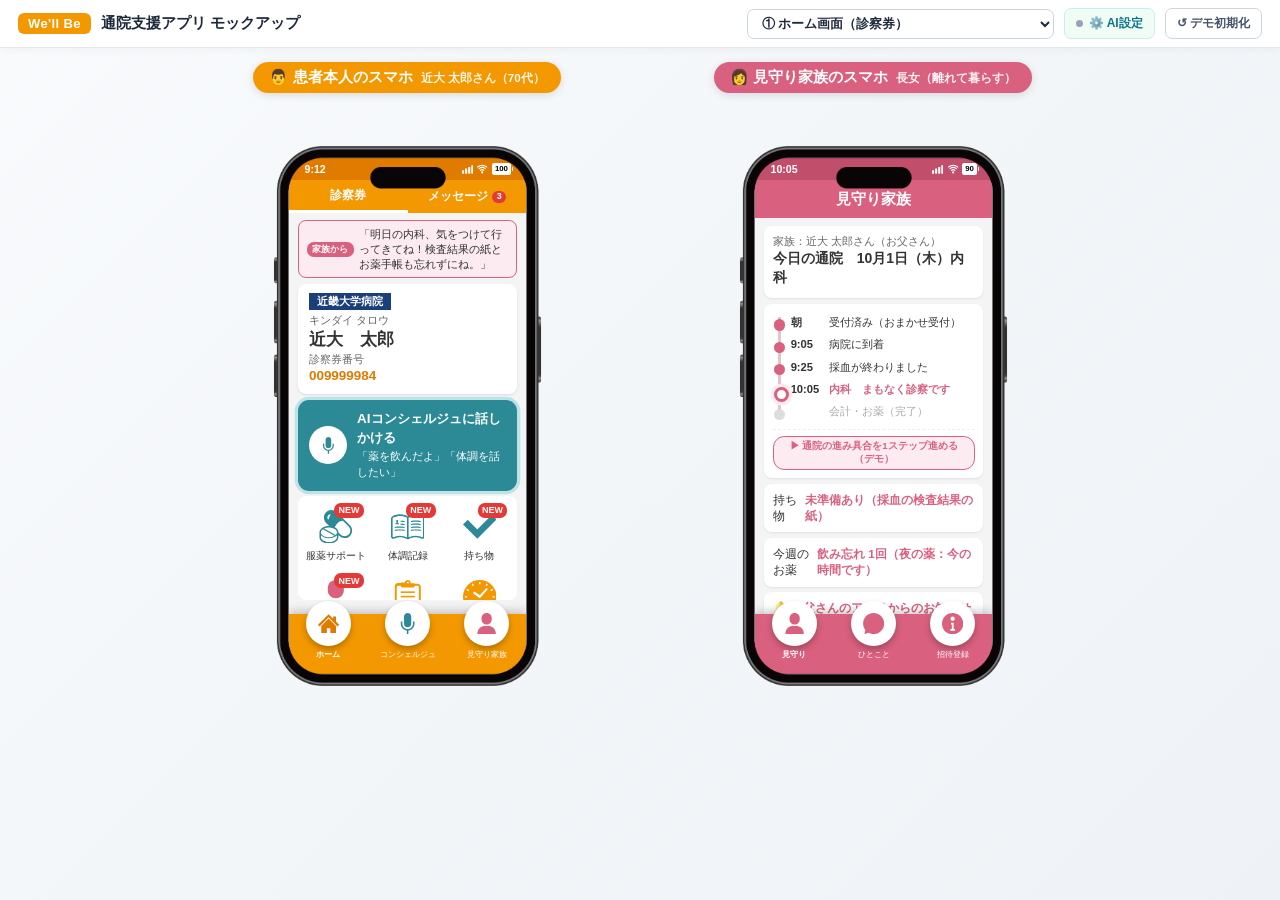
==== app/index.html @ ca3ece4c "Restructure repo root and add landing page Move app files out of the duplicated well-be-mockup-main/" ====
<!DOCTYPE html>
<html lang="ja">
<head>
  <meta charset="utf-8">
  <meta name="viewport" content="width=device-width, initial-scale=1.0, maximum-scale=1.0, user-scalable=no">
  <title>We'll Be ― 家族とAIがそばにいる通院支援アプリ（モックアップ）</title>
  <link rel="manifest" href="manifest.json">
  <meta name="theme-color" content="#F39800">
  <link rel="stylesheet" href="style.css">
</head>
<body>

  <!-- ================= PC/デモ用 上部コントロールバー ================= -->
  <header class="demo-bar" id="demoBar">
    <div class="demo-brand">
      <span class="demo-badge">We'll Be</span>
      <span class="demo-title">通院支援アプリ モックアップ</span>
    </div>

    <div class="demo-controls">
      <div class="mode-switch" role="group" aria-label="表示するスマホの切替（狭い画面用）">
        <button type="button" class="mode-btn active" id="modePatientBtn" onclick="switchRole('patient')">
          👨 本人のスマホ
        </button>
        <button type="button" class="mode-btn fam" id="modeFamilyBtn" onclick="switchRole('family')">
          👩 家族のスマホ
        </button>
      </div>

      <div class="screen-jump">
        <select id="screenSelect" aria-label="画面ジャンプ" onchange="navigateTo(this.value)">
          <optgroup label="左：患者本人のスマホ">
            <option value="home">① ホーム画面（診察券）</option>
            <option value="med">②-A AIコンシェルジュ（服薬サポート）</option>
            <option value="symptom">②-B AIコンシェルジュ（症状の記録）</option>
            <option value="memo">③ 診察前のメモ（AI自動要約）</option>
            <option value="omakase">④ おまかせ受付（予約情報）</option>
            <option value="checklist">⑥ 持ち物チェック</option>
            <option value="patient-family">⑤-C 見守り家族（メッセージ・共有確認）</option>
          </optgroup>
          <optgroup label="右：見守り家族のスマホ">
            <option value="family-invite">⑤-A 見守り家族（招待コード登録）</option>
            <option value="family-dash">⑤-B 見守り家族（ダッシュボード）</option>
          </optgroup>
        </select>
      </div>

      <button type="button" class="ai-config-btn" id="aiConfigBtn" onclick="openAiConfigModal()" title="Gemini APIキーの設定">
        <span class="ai-dot" id="aiDot"></span>
        <span id="aiConfigLabel">✨ Gemini設定</span>
      </button>

      <button type="button" class="reset-btn" onclick="resetDemoState()" title="デモの状態を初期値に戻します">
        ↺ デモ初期化
      </button>
    </div>
  </header>

  <!-- ================= メインステージ（スマホ本体＋PC用サイドガイド） ================= -->
  <main class="stage">
    <!-- ==================== 左：患者本人のスマホ ==================== -->
    <section class="phone-column patient" id="patientColumn">
      <div class="phone-label patient">👨 患者本人のスマホ<small>近大 太郎さん（70代）</small></div>
      <div class="phone-wrapper">
      <div class="phone" id="phoneContainer">
        <img class="frm" src="assets/phone-frame.png" alt="スマートフォンフレーム">

        <div class="screen" id="patientScreen">
          <!-- ステータスバー -->
          <div class="status" id="statusBar">
            <span id="statusTime">9:12</span>
            <span class="statusicons">
              <svg width="10" height="8" viewBox="0 0 13 10"><rect x="0" y="6" width="2.4" height="4" rx="0.5" fill="#fff"/><rect x="3.6" y="4" width="2.4" height="6" rx="0.5" fill="#fff"/><rect x="7.2" y="2" width="2.4" height="8" rx="0.5" fill="#fff"/><rect x="10.8" y="0" width="2.4" height="10" rx="0.5" fill="#fff"/></svg>
              <svg width="11" height="9" viewBox="0 0 14 11"><circle cx="7" cy="9.3" r="1.2" fill="#fff"/><path d="M5.07 7.00 A3 3 0 0 1 8.93 7.00" stroke="#fff" stroke-width="1.3" fill="none" stroke-linecap="round"/><path d="M3.46 5.09 A5.5 5.5 0 0 1 10.54 5.09" stroke="#fff" stroke-width="1.3" fill="none" stroke-linecap="round"/><path d="M1.86 3.17 A8 8 0 0 1 12.14 3.17" stroke="#fff" stroke-width="1.3" fill="none" stroke-linecap="round"/></svg>
              <span class="batt" id="statusBatt">100</span>
            </span>
          </div>

          <!-- 家族からのメッセージ通知バナー（本人画面で受信時に表示） -->
          <div class="incoming-toast" id="incomingToast" style="display:none;" onclick="navigateTo('patient-family')">
            <div class="incoming-toast-head">
              <span>💌 見守り家族（娘）からひとこと</span>
              <button type="button" class="toast-close" onclick="event.stopPropagation(); dismissIncomingToast();">×</button>
            </div>
            <div class="incoming-toast-body" id="incomingToastText"></div>
          </div>

          <!-- ==================== ① ホーム画面（診察券 / メッセージ） ==================== -->
          <section class="view active" id="view-home">
            <div class="tabs">
              <div class="on" id="homeTabCard" onclick="switchHomeSubTab('card')">診察券</div>
              <div id="homeTabMsg" onclick="switchHomeSubTab('msg')">
                メッセージ <span class="msg-badge" id="homeMsgBadge">2</span>
              </div>
            </div>

            <!-- 診察券サブタブ -->
            <div class="body" id="homeSubCard">
              <!-- 家族からの最新ひとこと表示（届いている場合） -->
              <div class="family-msg-banner" id="homeFamilyBanner" style="display:none;" onclick="navigateTo('patient-family')">
                <span class="fam-pill">家族から</span>
                <span id="homeFamilyBannerText">「気をつけて行ってきてね！」</span>
              </div>

              <div class="idcard">
                <span class="hosp">近畿大学病院</span>
                <div class="muted">キンダイ タロウ</div>
                <div class="name">近大　太郎</div>
                <div class="muted">診察券番号</div>
                <div class="no">009999984</div>
              </div>

              <div class="aibtn" onclick="navigateTo('med')" role="button" tabindex="0">
                <div class="mic">
                  <svg width="15" height="15" viewBox="0 0 512 512" fill="#2B8A96"><path d="M383.788,206.98v51.113c-0.013,35.266-14.301,67.108-37.475,90.318 c-23.212,23.176-55.042,37.464-90.307,37.464c-35.267,0-67.108-14.288-90.32-37.464c-23.174-23.211-37.462-55.052-37.474-90.318 V206.98H90.503v51.113c0.036,84.93,64.21,154.935,146.649,164.337V512h37.709v-89.57c82.426-9.402,146.599-79.407,146.636-164.337 V206.98H383.788z"/><path d="M256.006,344.41c47.589,0,86.305-38.728,86.305-86.318V86.318C342.311,38.728,303.596,0,256.006,0 c-47.59,0-86.318,38.728-86.318,86.318v171.775C169.688,305.682,208.416,344.41,256.006,344.41z"/></svg>
                </div>
                <div>
                  <b>AIコンシェルジュに話しかける</b>
                  <span style="font-size:9.5px">「薬を飲んだよ」「体調を話したい」</span>
                </div>
              </div>

              <div class="grid">
                <!-- 1. お薬（服薬サポート） -->
                <div class="gi new" onclick="navigateTo('med')" role="button" tabindex="0">
                  <div class="ic">
                    <svg width="30" height="30" viewBox="0 0 512 512"><path fill="var(--ai)" d="M471.199,231.069L271.6,33.725l0.044,0.093C249.149,11.271,219.501-0.05,189.995,0 c-29.463-0.05-59.112,11.271-81.609,33.818c-22.54,22.49-33.857,52.092-33.815,81.609c-0.042,29.502,11.274,59.147,33.815,81.645 l47.106,46.6c-1.42-0.043-2.842-0.043-4.259-0.043c-38.632,0-73.726,9.714-99.984,26.161 c-13.106,8.245-24.057,18.189-31.846,29.782c-7.832,11.55-12.417,24.835-12.417,38.858v78.719c0,14.016,4.585,27.308,12.417,38.858 c11.732,17.364,30.377,31.15,53.107,40.83c22.773,9.664,49.762,15.113,78.723,15.163c38.579-0.05,73.676-9.758,99.93-26.211 c13.149-8.202,24.054-18.188,31.89-29.781c7.793-11.55,12.374-24.842,12.374-38.858v-35.144l12.554,12.425l-0.043-0.1 c22.494,22.54,52.143,33.868,81.648,33.818c29.466,0.05,59.112-11.278,81.612-33.768c22.54-22.548,33.814-52.143,33.814-81.659 C505.013,283.212,493.739,253.609,471.199,231.069z M141.473,148.686c-19.106-19.149-19.106-50.63,0.272-70.009 c9.346-9.349,21.809-14.525,35.102-14.525L141.473,148.686z M29.896,338.43c0.043-9.026,2.839-17.637,8.482-26.075 c4.95-7.37,12.231-14.432,21.347-20.705l175.312,102.594c-3.986,2.194-8.201,4.259-12.65,6.137 c-20.113,8.567-44.672,13.608-71.152,13.608c-35.38,0.05-67.27-9.026-89.764-23.186c-11.27-7.097-20.16-15.4-26.118-24.283 c-2.205-3.305-4.033-6.645-5.456-10.08V338.43z M272.518,417.15c0,9.026-2.842,17.644-8.474,26.068 c-8.438,12.56-23.418,24.196-43.074,32.542c-19.612,8.338-43.715,13.335-69.736,13.335c-34.735,0-66.029-8.94-87.792-22.684 c-10.908-6.832-19.433-14.848-25.064-23.193c-5.642-8.424-8.439-17.042-8.482-26.068v-32.484 c11.087,12.274,26.211,22.498,44.034,30.054c22.268,9.449,48.798,14.854,77.304,14.854c37.983,0,72.44-9.586,98.005-25.623 c8.98-5.586,16.816-12.045,23.279-19.243V417.15z M272.518,356.44c-0.272,0.688-0.552,1.326-0.918,2.014 c-1.233,2.753-2.749,5.406-4.538,8.065c-3.847,5.772-9.026,11.228-15.164,16.311L78.329,281.29c1.054-0.459,2.065-1.011,3.116-1.42 c19.611-8.338,43.715-13.335,69.79-13.335c10.26,0,20.208,0.781,29.689,2.251c22.637,3.434,42.704,10.762,58.054,20.382 c1.878,1.147,3.667,2.388,5.359,3.628c8.294,5.908,14.847,12.46,19.475,19.293c0.093,0.086,0.183,0.179,0.233,0.265 c5.632,8.438,8.474,17.049,8.474,26.075V356.44z M451.77,374.9c-17.228,17.192-39.639,25.752-62.183,25.752 c-22.588,0-44.991-8.524-62.223-25.752l-0.046-0.043l-31.89-31.524v-4.903c0-14.024-4.581-27.309-12.374-38.858 c-9.801-14.432-24.326-26.39-42.016-35.553c2.201-5.728,4.994-11.966,8.432-18.368c9.714-18.246,24.286-38.041,43.578-53.247 c19.196-15.17,42.798-25.982,71.984-27.638l86.692,85.731h0.046c17.182,17.228,25.749,39.683,25.749,62.223 C477.519,335.268,468.952,357.723,451.77,374.9z"/></svg>
                  </div>
                  服薬サポート<span class="newbadge">NEW</span>
                </div>

                <!-- 2. 通院手帳 / 診察前メモ -->
                <div class="gi new" onclick="navigateTo('memo')" role="button" tabindex="0">
                  <div class="ic">
                    <svg width="30" height="30" viewBox="0 0 512 512"><g fill="var(--ai)">
                      <path d="M122.563,215.578l-0.594-7.547c-0.531-2.859-2.406-5.297-5.063-6.5l-11.375-4.672 c-1.906-0.859-3.125-2.766-3.125-4.859v-1.672c0-0.797,0.125-1.578,0.375-2.344c0,0,7.188-9.547,7.188-18.359 c0-11.031-7.063-18.125-15.75-18.125c-8.703,0-15.75,7.094-15.75,18.125c0,8.813,7.156,18.359,7.156,18.359 c0.266,0.766,0.391,1.547,0.391,2.344V192c0,2.094-1.203,4-3.109,4.859L71.5,201.531c-2.641,1.203-4.531,3.641-5.047,6.5 l-0.578,7.547h28.344H122.563"/>
                      <path d="M502.563,107.438c-5.156-6.531-11.938-12.031-21.359-17.281l-1.063-0.516 c-1.422-0.609-14.359-6.109-32.953-11.734c-26.344-7.875-49.031-11.719-69.359-11.75c-59.141,0.078-103.578,19.906-119.922,28.438 L256,95.578l-1.906-0.984c-16.344-8.531-60.75-28.359-119.906-28.438c-20.344,0.031-43.031,3.875-69.375,11.75 c-18.625,5.625-31.531,11.125-32.953,11.75l-1.078,0.5c-9.406,5.25-16.188,10.734-21.359,17.313 c-6.156,7.719-9.5,17.344-9.422,27.188v269.906c0,11.016,5.313,21.453,14.25,27.922c5.922,4.297,12.938,6.578,20.266,6.578 c3.641,0,7.234-0.563,10.672-1.688l0.422-0.125l0.859-0.375c0.094-0.047,12.188-5.344,29.344-10.375 c14.688-4.313,36.703-9.5,58.469-9.5c32.094,0,60.406,7.438,78.484,13.656c8.172,2.813,16.016,5.969,23.344,9.359 c2.734,1.266,4.781,2.313,6.172,3.031l3,1.641l1.25,0.391c1.641,0.516,3.344,0.766,5.031,0.766c1.063,0,2.188-0.125,3.563-0.422 l0.875-0.203l0.875,0.203c1.344,0.297,2.516,0.422,3.547,0.422c1.703,0,3.391-0.25,5.031-0.766l1.266-0.391l1.094-0.625l-0.625,0.5 C272.031,441.188,319.5,417,378.031,417c21.984,0,44.625,5.438,59.734,9.969c6.891,2.063,13.75,4.391,20.328,6.906 c2.469,0.938,4.375,1.719,5.688,2.25l2.219,0.984l0.797,0.266c3.453,1.125,7.047,1.688,10.688,1.688 c7.328,0,14.328-2.281,20.266-6.578C506.688,426,512,415.563,512,404.563V134.625C512.078,124.828,508.719,115.188,502.563,107.438 z M243.641,416.219l-5.734-2.406c-23.156-9.766-59.969-21.438-103.719-21.531c-20.063,0.031-42.625,3.734-67.031,11 c-14.75,4.438-25.578,8.813-29.531,10.484l-0.469,0.203l-2.641,0.375c-2.078,0-4.047-0.656-5.75-1.875 c-2.531-1.844-4.047-4.797-4.047-7.906v-270c0.109-4.75,1.188-7.844,4.188-11.875c2.719-3.531,7.281-7.172,13.688-10.75 c3.281-1.359,15.25-6.203,31.063-10.859c12.813-3.813,37.719-10.203,60.281-10.203h0.297c34.094,0,63,7.625,81.25,14.031 c10.266,3.594,18.297,7.219,23.219,9.594l4.938,2.469V416.219z M487.281,404.563c0,3.109-1.516,6.078-4.047,7.906l0,0 c-1.609,1.188-3.516,1.813-6.109,1.813c-0.094,0-0.188,0-0.313,0l-1.969-0.313l-0.469-0.203c-3.969-1.672-14.797-6.063-29.5-10.484 c-24.438-7.266-47-10.969-67.063-11c-43.766,0.094-80.563,11.766-103.734,21.531l-5.719,2.406v-299.25l2.266-1.156 c14.813-7.5,54.906-24.938,107.469-24.938c23.172,0,48.75,6.703,61.953,10.703c9.313,2.813,17.109,5.609,21.984,7.453 c2.688,1.016,4.781,1.859,6.219,2.438l1.578,0.688c5.953,3.344,10.531,7,13.328,10.594c2.938,3.953,4.016,7.047,4.125,11.906 V404.563z"/>
                      <path d="M303.844,167.609v17.828c49.234-8.281,99.5-8.188,148.688,0.375V168 C403.313,159.734,353.109,159.625,303.844,167.609"/>
                      <path d="M303.844,212.563v17.828c49.234-8.297,99.5-8.203,148.688,0.375v-17.828 C403.313,204.688,353.109,204.563,303.844,212.563"/>
                      <path d="M303.844,257.5v17.828c49.234-8.297,99.5-8.203,148.688,0.391v-17.844 C403.313,249.625,353.109,249.516,303.844,257.5"/>
                      <path d="M303.844,302.422v17.859c49.234-8.313,99.5-8.219,148.688,0.375v-17.844 C403.313,294.563,353.109,294.453,303.844,302.422"/>
                      <path d="M207.344,167.953c-20.516-3.469-41.375-5.516-62.125-6.016v17.625c20.75,0.594,41.531,2.656,62.125,6.266 V167.953"/>
                      <path d="M207.344,212.938c-20.594-3.453-41.375-5.438-62.125-6v17.547c20.75,0.578,41.609,2.641,62.125,6.266V212.938"/>
                      <path d="M58.688,257.5v17.828c49.219-8.297,99.5-8.203,148.688,0.391v-17.844 C158.156,249.625,107.938,249.516,58.688,257.5"/>
                      <path d="M58.688,302.422v17.859c49.219-8.313,99.5-8.219,148.688,0.375v-17.844 C158.156,294.563,107.938,294.453,58.688,302.422"/>
                    </g></svg>
                  </div>
                  体調記録<span class="newbadge">NEW</span>
                </div>

                <!-- 3. 持ち物 -->
                <div class="gi new" onclick="navigateTo('checklist')" role="button" tabindex="0">
                  <div class="ic">
                    <svg width="30" height="30" viewBox="0 0 512 512"><polygon fill="var(--ai)" points="440.469,73.413 218.357,295.525 71.531,148.709 0,220.229 146.826,367.055 218.357,438.587 289.878,367.055 512,144.945"/></svg>
                  </div>
                  持ち物<span class="newbadge">NEW</span>
                </div>

                <!-- 4. 見守り家族 -->
                <div class="gi new fam" onclick="navigateTo('patient-family')" role="button" tabindex="0">
                  <div class="ic">
                    <svg width="30" height="30" viewBox="0 0 512 512"><g fill="var(--family)"><path d="M305.895,307.693c-15.71,5.222-32.45,8.157-49.895,8.157s-34.186-2.935-49.894-8.157 C92.029,326.416,32.331,410.25,32.331,512h223.668h223.67C479.669,410.25,419.981,326.416,305.895,307.693z"/><path d="M255.999,279.581c67.621,0,122.424-54.813,122.424-122.423v-34.735C378.423,54.814,323.621,0,255.999,0 c-67.62,0-122.423,54.814-122.423,122.423v34.735C133.577,224.768,188.379,279.581,255.999,279.581z"/></g></svg>
                  </div>
                  見守り家族<span class="newbadge">NEW</span>
                </div>

                <!-- 5. どこでも受付 -->
                <div class="gi" onclick="navigateTo('omakase')" role="button" tabindex="0">
                  <div class="ic">
                    <svg width="30" height="30" viewBox="0 0 512 512"><g fill="var(--orange)">
                      <path d="M449.891,87.953c-3.766-8.906-10.031-16.438-17.922-21.781c-7.891-5.328-17.5-8.469-27.719-8.469h-42.656 v-7.359h-61.828c0.281-2,0.438-4.063,0.438-6.141C300.203,19.828,280.375,0,256,0s-44.203,19.828-44.203,44.203 c0,2.078,0.156,4.141,0.438-6.141h-61.828v7.359H107.75c-6.797,0-13.359,1.391-19.281,3.906 c-8.922,3.766-16.453,10.031-21.797,17.922c-5.328,7.906-8.469,17.5-8.469,27.719v355.219c0,6.797,1.391,13.344,3.891,19.281 c3.781,8.906,10.047,16.438,17.938,21.781S97.531,512,107.75,512h296.5c6.797,0,13.359-1.375,19.297-3.906 c8.906-3.75,16.438-10.031,21.781-17.922c5.328-7.891,8.469-17.5,8.469-27.703V107.25 C453.797,100.438,452.406,93.891,449.891,87.953z M256,27.797c9.047,0,16.406,7.359,16.406,16.406c0,2.172-0.438,4.234-1.219,6.141 h-30.391c-0.766-1.906-1.203-3.969-1.203-6.141C239.594,35.156,246.969,27.797,256,27.797z M424.328,462.469 c0,2.813-0.563,5.406-1.578,7.797c-1.5,3.578-4.078,6.672-7.281,8.859c-3.219,2.156-7,3.406-11.219,3.406h-296.5 c-2.813,0-5.422-0.563-7.813-1.563c-3.578-1.516-6.672-4.094-8.844-7.297c-2.172-3.219-3.422-7-3.422-11.203V107.25 c0-2.813,0.563-5.422,1.578-7.813c1.516-3.594,4.063-6.672,7.281-8.844c3.219-2.156,7-3.406,11.219-3.422h42.656v6.141 c0,11.531,9.344,20.875,20.891,20.875h169.406c11.547,0,20.891-9.344,20.891-20.875v-6.141h42.656c2.813,0,5.422,0.563,7.813,1.578 c3.578,1.516,6.672,4.063,8.844,7.281c2.156,3.234,3.406,7,3.422,11.219V462.469z"/>
                      <rect x="149.172" y="173.125" width="213.641" height="24.547"/>
                      <rect x="149.172" y="240.656" width="213.641" height="24.547"/>
                      <rect x="149.172" y="308.188" width="213.641" height="24.547"/>
                      <rect x="256" y="394.125" width="106.813" height="24.563"/>
                    </g></svg>
                  </div>
                  どこでも受付
                </div>

                <!-- 6. 診察状況 -->
                <div class="gi" onclick="showInfoModal('診察状況', '現在の診察状況：内科 10:05頃のご案内予定です（おまかせ受付連携中）。')" role="button" tabindex="0">
                  <div class="ic">
                    <svg width="30" height="30" viewBox="0 0 512 512"><path fill="var(--orange)" d="M437.021,74.961C390.767,28.69,326.639-0.018,256,0C185.388-0.018,121.233,28.69,74.979,74.961 C28.68,121.224-0.017,185.388,0,255.991c-0.017,70.621,28.68,134.776,74.979,181.021C121.233,483.31,185.388,512.018,256,512 c70.638,0.018,134.767-28.69,181.021-74.988c46.281-46.245,74.997-110.4,74.979-181.021 C512.018,185.388,483.302,121.224,437.021,74.961z M483.648,246.664v21.692l-33.65,0.009l-0.009-21.701H483.648z M429.43,169.923 l-10.851-18.796l29.142-16.83l10.85,18.778L429.43,169.923z M429.422,345.116l29.15,16.83l-10.85,18.778l-29.142-16.821 L429.422,345.116z M266.842,451.494v33.667h-21.683v-33.667H266.842z M245.159,63.526V29.868h21.683v33.658H245.159z M362.38,420.094l16.838,29.142l-18.787,10.841l-16.83-29.141L362.38,420.094z M168.417,430.936l-16.847,29.141l-18.787-10.841 l16.847-29.16L168.417,430.936z M132.784,65.785l18.787-10.842L168.4,84.102l-18.787,10.842L132.784,65.785z M159.896,185.538 c5.758-7.874,15.962-10.195,22.773-5.19l72.747,50.665l94.227-100.665c5.73-6.431,14.907-7.626,20.496-2.649 c5.589,4.969,5.492,14.225-0.248,20.664L269.074,267.63c-0.177,0.195-0.372,0.328-0.549,0.522 c-6.271,6.91-15.696,9.009-22.799,5.05c-0.177-0.08-0.336-0.186-0.514-0.284c-0.381-0.23-0.788-0.389-1.143-0.655l-82.251-63.455 C154.998,203.802,154.139,193.377,159.896,185.538z M343.601,84.102l16.83-29.158l18.787,10.842l-16.811,29.159L343.601,84.102z M82.588,169.923l-29.159-16.848l10.85-18.778l29.15,16.838L82.588,169.923z M62.02,246.682v21.684l-33.667-0.009v-21.692 L62.02,246.682z M82.597,345.116l10.851,18.787l-29.169,16.821l-10.85-18.778L82.597,345.116z"/></svg>
                  </div>
                  診察状況
                </div>

                <!-- 7. 予約情報（おまかせ受付） -->
                <div class="gi" onclick="navigateTo('omakase')" role="button" tabindex="0">
                  <div class="ic">
                    <svg width="30" height="30" viewBox="0 0 512 512"><g fill="var(--orange)">
                      <path d="M118.612,89.298c9.482,0,17.176-7.686,17.176-17.168v-54.96C135.788,7.687,128.094,0,118.612,0 c-9.482,0-17.177,7.687-17.177,17.169v54.96C101.435,81.611,109.13,89.298,118.612,89.298z"/>
                      <path d="M255.992,89.298c9.482,0,17.177-7.686,17.177-17.168v-54.96C273.169,7.687,265.474,0,255.992,0 c-9.483,0-17.176,7.687-17.176,17.169v54.96C238.816,81.611,246.51,89.298,255.992,89.298z"/>
                      <path d="M393.372,89.298c9.483,0,17.176-7.686,17.176-17.168v-54.96C410.549,7.687,402.855,0,393.372,0 c-9.483,0-17.176,7.687-17.176,17.169v54.96C376.196,81.611,383.89,89.298,393.372,89.298z"/>
                      <path d="M186.593,405.072c32.102,0,56.031-21.572,56.031-54.189c0-23.421-13.152-38.94-23.667-43.411v-0.524 c13.152-8.68,19.982-22.102,19.982-37.097c0-28.942-19.196-49.456-52.608-49.456c-28.942,0-48.678,16.575-52.624,38.146 c-0.262,1.573,0.524,2.892,2.112,3.154l22.357,5.264c1.588,0.263,2.637-0.262,3.161-1.842 c3.161-11.048,10.793-18.418,23.945-18.418c14.988,0,23.93,9.999,23.93,24.207c0,15.782-10.253,26.043-26.042,26.043h-7.108 c-1.572,0-2.622,1.048-2.622,2.629v20.784c0,1.58,1.049,2.629,2.622,2.629h7.632c17.623,0,29.203,11.055,29.203,29.203 c0,15.264-9.729,26.574-26.304,26.574c-14.74,0-23.421-8.419-27.106-18.942c-0.524-1.58-1.836-2.104-3.146-1.842l-22.897,5.266 c-1.572,0.524-2.359,1.834-2.097,3.415C136.868,391.133,158.701,405.072,186.593,405.072z"/>
                      <path d="M296.836,277.744l27.352-19.204h0.524v141.011c0,1.58,1.064,2.63,2.637,2.63h24.207 c1.573,0,2.622-1.049,2.622-2.63V225.914c0-1.573-1.048-2.629-2.622-2.629h-22.372c-2.097,0-3.408,0.524-4.734,1.58l-28.663,20.784 c-1.326,1.048-1.85,2.105-1.85,3.678v26.836C293.938,278.269,295.248,278.793,296.836,277.744z"/>
                      <path d="M427.001,44.899h-2.714v27.23c0,17.038-13.861,30.906-30.914,30.906c-17.038,0-30.914-13.869-30.914-30.906 v-27.23h-75.551v27.23c0,17.038-13.877,30.906-30.914,30.906s-30.914-13.869-30.914-30.906v-27.23h-75.552v27.23 c0,17.038-13.876,30.906-30.914,30.906S87.698,89.167,87.698,72.129v-27.23h-2.698c-37.082,0-67.133,30.059-67.133,67.133v332.835 c0,37.074,30.051,67.133,67.133,67.133h342.002c37.066,0,67.133-30.058,67.133-67.133V112.032 C494.134,74.958,464.067,44.899,427.001,44.899z M450.854,439.772c0,15.973-12.99,28.964-28.956,28.964H90.103 c-15.973,0-28.971-12.99-28.971-28.964V143.116h389.722V439.772z"/>
                    </g></svg>
                  </div>
                  予約情報
                </div>

                <!-- 8. アプリ概要 -->
                <div class="gi" onclick="showInfoModal('アプリ概要', 'We\'ll Be ― 家族とAIがそばにいる通院支援アプリ。毎日の服薬確認・体調記録・おまかせ受付・見守り家族機能で通院を支えます。')" role="button" tabindex="0">
                  <div class="ic">
                    <svg width="30" height="30" viewBox="0 0 512 512"><path fill="var(--orange)" d="M256,0C114.615,0,0,114.615,0,256s114.615,256,256,256s256-114.615,256-256S397.385,0,256,0z M256,86.069 c28.463,0,51.538,23.074,51.538,51.538c0,28.464-23.074,51.538-51.538,51.538c-28.463,0-51.538-23.074-51.538-51.538 C204.462,109.143,227.537,86.069,256,86.069z M310.491,425.931H201.51v-43.593h35.667V276.329H215.38v-43.593h65.389v3.963v39.63 v106.009h29.722V425.931z"/></svg>
                  </div>
                  アプリ概要
                </div>

                <!-- 9. らくらく会計 -->
                <div class="gi" onclick="showInfoModal('らくらく会計', '登録済みのクレジットカードで診察後の会計を待たずにお帰りいただけます。')" role="button" tabindex="0">
                  <div class="ic">
                    <svg width="30" height="30" viewBox="0 0 512 512"><g fill="var(--orange)">
                      <path d="M443.969,76H68.031C30.469,76,0,106.469,0,144.031v223.938C0,405.531,30.469,436,68.031,436h375.938 C481.531,436,512,405.531,512,367.969V144.031C512,106.469,481.531,76,443.969,76z M480,367.969 C480,387.844,463.844,404,443.969,404H68.031C48.156,404,32,387.844,32,367.969V224h448V367.969z M480,176H32v-31.969 C32,124.156,48.156,108,68.031,108h375.938C463.844,108,480,124.156,480,144.031V176z"/>
                      <rect x="104" y="289.328" width="64" height="64"/><rect x="260" y="289.328" width="160" height="24"/><rect x="260" y="337.328" width="128" height="24"/>
                    </g></svg>
                  </div>
                  らくらく会計
                </div>

                <!-- 10. フロアマップ -->
                <div class="gi" onclick="showInfoModal('フロアマップ', '1階：総合受付・採血室・会計 / 2階：内科外来。AIコンシェルジュからも音声で道案内が可能です。')" role="button" tabindex="0">
                  <div class="ic">
                    <svg width="30" height="30" viewBox="0 0 512 512"><path fill="var(--orange)" d="M256,0C139.563,0,45.172,94.406,45.172,210.828S210.875,512,256,512c45.109,0,210.828-184.75,210.828-301.172 S372.438,0,256,0z M256,307.594c-53.453,0-96.766-43.328-96.766-96.766c0-53.453,43.313-96.766,96.766-96.766 c53.438,0,96.766,43.313,96.766,96.766C352.766,264.266,309.438,307.594,256,307.594z"/></svg>
                  </div>
                  フロアマップ
                </div>

                <!-- 11. 交通案内（泉ヶ丘） -->
                <div class="gi" onclick="showInfoModal('交通案内（泉ヶ丘）', '泉北高速鉄道「泉ヶ丘駅」より徒歩圏内（新病院ロケーション）。')" role="button" tabindex="0">
                  <div class="ic">
                    <svg width="30" height="30" viewBox="0 0 512 512"><path fill="var(--orange)" d="M437.575,351.629V89.868C437.575,40.233,397.351,0,347.707,0H164.293c-49.625,0-89.868,40.233-89.868,89.868 v261.761c0,37.628,27.383,68.98,63.269,75.221L81.334,512h50.11l23.132-34.961h202.867L380.574,512h50.101l-56.35-85.15 C410.201,420.601,437.575,389.257,437.575,351.629z M178.182,40.348h155.636v25.94H178.182V40.348z M131.355,124.186 c0-11.284,9.137-20.438,20.421-20.438h208.456c11.276,0,20.429,9.154,20.429,20.438v86.206c0,11.284-9.154,20.429-20.429,20.429 H151.777c-11.284,0-20.421-9.145-20.421-20.429V124.186z M150.808,374.004c-13.158,0-23.826-10.668-23.826-23.818 c0-13.167,10.668-23.836,23.826-23.836c13.159,0,23.827,10.668,23.827,23.836C174.635,363.336,163.967,374.004,150.808,374.004z M169.618,454.312l17.41-26.318h137.953l17.41,26.318H169.618z M361.201,374.004c-13.158,0-23.826-10.668-23.826-23.818 c0-13.167,10.668-23.836,23.826-23.836c13.159,0,23.827,10.668,23.827,23.836C385.028,363.336,374.36,374.004,361.201,374.004z"/></svg>
                  </div>
                  交通案内
                </div>

                <!-- 12. 会計状況 -->
                <div class="gi" onclick="showInfoModal('会計状況', '現在のお会計待ちはありません。診察終了後に自動更新されます。')" role="button" tabindex="0">
                  <div class="ic">
                    <svg width="30" height="30" viewBox="0 0 512 512"><g fill="var(--orange)">
                      <polygon points="336.156,239.469 280.922,239.469 274.984,248.688 274.984,270.797 336.156,270.797 336.156,270.875 336.156,297.703 336.156,302.188 274.984,302.188 274.984,349.563 237,349.563 237,302.188 175.844,302.188 175.844,297.703 175.844,270.875 175.844,270.797 237,270.797 237,248.719 231.063,239.469 175.844,239.469 175.844,212.656 213.813,212.656 181.531,162.422 213.719,162.422 255.984,228.188 298.266,162.422 330.453,162.422 298.203,212.656 336.156,212.656"/>
                      <path d="M256,64c105.875,0,192,86.125,192,192s-86.125,192-192,192c-105.859,0-192-86.125-192-192S150.141,64,256,64 M256,0C114.609,0,0,114.625,0,256c0,141.391,114.609,256,256,256c141.375,0,256-114.609,256-256C512,114.625,397.375,0,256,0z"/>
                    </g></svg>
                  </div>
                  会計状況
                </div>
              </div>
            </div>

            <!-- メッセージサブタブ -->
            <div class="body" id="homeSubMsg" style="display:none;">
              <div class="card msg-item" onclick="navigateTo('omakase')">
                <div class="msg-item-head">
                  <span class="pill p3">予約通知</span>
                  <span class="muted">前日 15:00</span>
                </div>
                <h4>明日は内科の診察予約があります</h4>
                <div class="muted">10月1日（木）9:30 内科。タップして「おまかせ受付」を設定できます。</div>
              </div>

              <div class="card msg-item" onclick="navigateTo('checklist')">
                <div class="msg-item-head">
                  <span class="pill p2">持ち物リマインド</span>
                  <span class="muted">前日 18:00</span>
                </div>
                <h4>明日の持ち物を確認してください</h4>
                <div class="muted">保険証・お薬手帳・診察券の準備状況を確認できます。</div>
              </div>

              <div id="homeMsgFamilyList"></div>
            </div>
          </section>

          <!-- ==================== ②-A AIコンシェルジュ（服薬サポート） ==================== -->
          <section class="view" id="view-med">
            <div class="appbar ai">
              <svg class="back-home" onclick="navigateTo('home')" width="18" height="18" viewBox="0 0 18 18"><path d="M9 2L1 9h2.5v7h4v-5h3v5h4V9H17z" fill="#fff"/></svg>
              <span>服薬サポート</span>
              <button type="button" class="appbar-subbtn tts-toggle-btn" onclick="toggleTtsEnabled()" title="AIの音声読み上げ切替">🔊 音声ON</button>
            </div>

            <!-- AIコンシェルジュ内 モード切替サブタブ -->
            <div class="submode-bar">
              <button type="button" class="submode-btn active" onclick="navigateTo('med')">💊 服薬サポート</button>
              <button type="button" class="submode-btn" onclick="navigateTo('symptom')">💬 症状の記録・相談</button>
            </div>

            <!-- AI発話中インジケーター -->
            <div class="speaking-bar" id="medSpeakingBar" style="display:none;" onclick="stopAiSpeech()">
              <span class="wave-dots"><i></i><i></i><i></i></span>
              <span id="medSpeakingText">AIコンシェルジュが話しています…（タップで停止）</span>
            </div>

            <div class="body" id="medBody">
              <div class="card">
                <h4>今日のお薬</h4>
                <div class="medrow">
                  <div class="dot on"><svg width="9" height="7" viewBox="0 0 10 8"><path d="M1 4l3 3 5-6" stroke="#fff" stroke-width="2" fill="none"/></svg></div>
                  <span class="tt">朝</span>2種類<span class="st done">飲んだ</span>
                </div>
                <div class="medrow">
                  <div class="dot on"><svg width="9" height="7" viewBox="0 0 10 8"><path d="M1 4l3 3 5-6" stroke="#fff" stroke-width="2" fill="none"/></svg></div>
                  <span class="tt">昼</span>1種類<span class="st done">飲んだ</span>
                </div>
                <div class="medrow" id="nightMedRow">
                  <div class="dot off" id="nightMedDot"></div>
                  <span class="tt">夜</span>1種類
                  <span class="st wait" id="nightMedStatus">今の時間です</span>
                </div>
              </div>

              <div class="chat" id="medChatList">
                <!-- JSで初期チャット＋操作に応じた会話を描画 -->
              </div>

              <!-- ワンタップ定型発話チップ -->
              <div class="voice-chips">
                <div class="chips-label">🎤 ワンタップでAIと会話（音声で返答します）：</div>
                <button type="button" class="chip-btn" onclick="triggerMedVoice('飲んだよ。そういえば今朝、ちょっとふらついた。')">
                  「飲んだよ。そういえば今朝、ちょっとふらついた。」
                </button>
                <button type="button" class="chip-btn" onclick="triggerMedVoice('夜の分、飲んだよ！')">
                  「夜の分、飲んだよ！」
                </button>
                <button type="button" class="chip-btn" onclick="triggerMedVoice('夜の薬を飲み忘れやすいんだけど、どうしたらいい？')">
                  「夜の薬を飲み忘れやすいんだけど、どうしたらいい？」
                </button>
              </div>

              <!-- 自由入力＆マイク会話バー -->
              <form class="chat-input-bar" onsubmit="event.preventDefault(); submitMedFreeChat();">
                <button type="button" class="chat-mic-btn" id="medMicBtn" onclick="startVoiceRecognition('med')" title="マイクで話す">🎤</button>
                <input type="text" id="medChatInput" placeholder="AIに話しかける（例：飲んだよ）" autocomplete="off">
                <button type="submit" class="chat-send-btn">送信</button>
              </form>

              <div class="linknote">服薬の記録は会話から自動で集計／残り7日分</div>
              <div class="medbtn">
                <div class="btn ai" id="btnTakeNightMed" onclick="markNightMedTaken(false)">飲んだ</div>
                <div class="btn out ai" onclick="remindLaterMed()">あとで</div>
              </div>
            </div>
          </section>

          <!-- ==================== ②-B AIコンシェルジュ（症状の記録） ==================== -->
          <section class="view" id="view-symptom">
            <div class="appbar ai">
              <svg class="back-home" onclick="navigateTo('home')" width="18" height="18" viewBox="0 0 18 18"><path d="M9 2L1 9h2.5v7h4v-5h3v5h4V9H17z" fill="#fff"/></svg>
              <span>AIコンシェルジュ</span>
              <button type="button" class="appbar-subbtn tts-toggle-btn" onclick="toggleTtsEnabled()" title="AIの音声読み上げ切替">🔊 音声ON</button>
            </div>

            <div class="submode-bar">
              <button type="button" class="submode-btn" onclick="navigateTo('med')">💊 服薬サポート</button>
              <button type="button" class="submode-btn active" onclick="navigateTo('symptom')">💬 症状の記録・相談</button>
            </div>

            <!-- AI発話中インジケーター -->
            <div class="speaking-bar" id="symptomSpeakingBar" style="display:none;" onclick="stopAiSpeech()">
              <span class="wave-dots"><i></i><i></i><i></i></span>
              <span id="symptomSpeakingText">AIコンシェルジュが話しています…（タップで停止）</span>
            </div>

            <div class="body" id="symptomBody">
              <div class="chat" id="symptomChatList">
                <!-- JSで描画 -->
              </div>

              <!-- 最新の記録サマリーカード -->
              <div class="rec" id="latestSymptomRec">
                <b>記録しました</b>　9月23日（水）<br>
                14:10〜14:25　胸のどきどき<br>
                座っているときに急に／痛み・息苦しさなし
              </div>

              <!-- 危険サイン警告カード -->
              <div class="alert" id="dangerAlertCard">
                <b>強い痛みや息苦しさがあるとき</b>は、記録より先に連絡してください
                <div class="r">
                  <div class="call1" onclick="showEmergencyCall('近畿大学病院（救急外来）')">病院に電話</div>
                  <div class="call2" onclick="showEmergencyCall('119番（救急車）')">119番</div>
                </div>
              </div>

              <!-- 自由入力＆マイク会話バー -->
              <form class="chat-input-bar" onsubmit="event.preventDefault(); submitSymptomFreeChat();">
                <button type="button" class="chat-mic-btn" id="micRecordBtn" onclick="startVoiceRecognition('symptom')" title="マイクで話す">🎤</button>
                <input type="text" id="symptomChatInput" placeholder="体調や操作をAIに話す（自由入力可）" autocomplete="off">
                <button type="submit" class="chat-send-btn">話す</button>
              </form>

              <!-- ワンタップ音声入力＆定型発話チップ -->
              <div class="voice-box">
                <div class="voice-row">
                  <button type="button" class="mic-trigger-btn" id="micFullBtn" onclick="startVoiceRecognition('symptom')">
                    <span class="mic-icon">🎤</span>
                    <span id="micRecordLabel">声で話しかける</span>
                  </button>
                  <button type="button" class="memo-jump-btn" onclick="navigateTo('memo')">
                    📝 診察前のメモを見る
                  </button>
                </div>
                <div class="chips-label">ワンタップ発話（AIが声で返答＆自動記録します）：</div>
                <div class="chip-list">
                  <button type="button" class="chip-btn" onclick="sendSymptomPreset('doki')">①「今、胸がどきどきしてる」</button>
                  <button type="button" class="chip-btn" onclick="sendSymptomPreset('sit')">②「それはない。座ってたら急になった」</button>
                  <button type="button" class="chip-btn" onclick="sendSymptomPreset('calm')">③「今は収まってきた」</button>
                  <button type="button" class="chip-btn" onclick="handleUserSymptomSpeech('明日の受付をしておいて')">④「明日の受付をしておいて」（操作サポート）</button>
                  <button type="button" class="chip-btn" onclick="handleUserSymptomSpeech('明日の持ち物は何だっけ？')">⑤「明日の持ち物は何だっけ？」（持ち物案内）</button>
                  <button type="button" class="chip-btn danger" onclick="sendSymptomPreset('danger')">⚠️「胸が強く痛んで息苦しい」（危険検知デモ）</button>
                </div>
              </div>
            </div>
          </section>

          <!-- ==================== ③ 診察前のメモ ==================== -->
          <section class="view" id="view-memo">
            <div class="appbar ai">
              <svg class="back-home" onclick="navigateTo('home')" width="18" height="18" viewBox="0 0 18 18"><path d="M9 2L1 9h2.5v7h4v-5h3v5h4V9H17z" fill="#fff"/></svg>
              <span>診察前のメモ</span>
            </div>

            <div class="body">
              <div class="card">
                <div class="muted">次の受診　10月1日（木）9:30　内科</div>
                <h4 style="color:var(--ai);margin-top:4px">前回（9月3日）から気になったこと</h4>
                <div id="memoSymptomList">
                  <!-- JSで状態連動描画 -->
                </div>
              </div>

              <div class="card">
                <h4 style="color:var(--ai)">先生に聞きたいこと</h4>
                <div id="memoQuestionList">
                  <!-- JSで描画 -->
                </div>
              </div>

              <div class="btn out ai" onclick="openAddQuestionModal()">＋ 聞きたいことを話して追加</div>
              <div class="btn ai" onclick="openDoctorLargeView()">診察で先生に見せる<br>（大きな文字で表示）</div>
              <div class="muted" style="text-align:center">AIが記録からまとめました。内容は直せます。</div>
            </div>
          </section>

          <!-- ==================== ⑥ 持ち物チェック ==================== -->
          <section class="view" id="view-checklist">
            <div class="appbar">
              <svg class="back-home" onclick="navigateTo('home')" width="18" height="18" viewBox="0 0 18 18"><path d="M9 2L1 9h2.5v7h4v-5h3v5h4V9H17z" fill="#fff"/></svg>
              <span>持ち物チェック</span>
            </div>

            <div class="body">
              <div class="card" style="background:var(--orange-l)">
                <div class="muted">明日の受診</div>
                <h4 style="font-size:12.5px">10月1日（木）9:30　内科</h4>
              </div>

              <div class="card" id="checklistContainer">
                <!-- JSでチェック項目を描画 -->
              </div>

              <div class="btn pri" onclick="markAllItemsReady()">カバンに入れた（用意できた）</div>
              <div class="btn out" onclick="openPhotoSaveModal()">紙が見つからない → 写真を撮って保存</div>

              <div class="muted" style="margin-top:2px">家族のスマホには、こう届きます</div>
              <div class="notify" id="checklistFamilyPreview">
                <!-- JSで連動更新 -->
              </div>
            </div>
          </section>

          <!-- ==================== ④ おまかせ受付（予約情報） ==================== -->
          <section class="view" id="view-omakase">
            <div class="appbar">
              <svg class="back-home" onclick="navigateTo('home')" width="18" height="18" viewBox="0 0 18 18"><path d="M9 2L1 9h2.5v7h4v-5h3v5h4V9H17z" fill="#fff"/></svg>
              <span>予約情報</span>
            </div>

            <div class="who-card">
              <div class="avatar">
                <svg width="18" height="18" viewBox="0 0 18 18"><circle cx="9" cy="6" r="4" fill="#bbb"/><path d="M1 18a8 7 0 0 1 16 0z" fill="#bbb"/></svg>
              </div>
              <div>
                <div class="h">近畿大学病院</div>
                <div class="n">近大　太郎</div>
              </div>
            </div>

            <div class="body">
              <div class="card">
                <div style="color:var(--orange-d);font-weight:700">2026/10/01　09:30</div>
                <div>内科</div>
              </div>

              <div class="card">
                <div class="muted">［来院の案内（診察予約）］</div>
                明日は診察予約があります。予約時間に合わせてご来院ください。
              </div>

              <div class="omakase" id="omakaseBox">
                <div class="row" onclick="toggleOmakase()" style="cursor:pointer;">
                  <b>明日の受付をしておく</b>
                  <div class="toggle" id="omakaseToggle"></div>
                </div>
                <div style="margin-top:3px" id="omakaseDesc">
                  当日は<b>自動で受付</b>します。家族にもお知らせします。
                </div>
                <div style="margin-top:5px;display:flex;gap:5px;align-items:center;cursor:pointer;" onclick="toggleOmakaseAlways()">
                  <div class="box on" id="omakaseAlwaysBox" style="width:13px;height:13px">
                    <svg width="8" height="6" viewBox="0 0 10 8"><path d="M1 4l3 3 5-6" stroke="#fff" stroke-width="2" fill="none"/></svg>
                  </div>
                  <span>次回からも毎回おまかせにする</span>
                </div>
              </div>

              <div class="card">
                <h4>明日の流れ</h4>
                <div class="step"><span class="s">1</span>総合受付で保険証の確認</div>
                <div class="step"><span class="s">2</span>採血</div>
                <div class="step"><span class="s">3</span>内科の診察（まもなくコールでお知らせ）</div>
              </div>
            </div>
          </section>

          <!-- ==================== ⑤-C 患者側：見守り家族（メッセージ・共有確認） ==================== -->
          <section class="view" id="view-patient-family">
            <div class="appbar fam">
              <svg class="back-home" onclick="navigateTo('home')" width="18" height="18" viewBox="0 0 18 18"><path d="M9 2L1 9h2.5v7h4v-5h3v5h4V9H17z" fill="#fff"/></svg>
              <span>見守り家族</span>
              <span class="appbar-badge-pill">連携中 ✅</span>
            </div>

            <div class="body" id="patientFamilyBody">
              <!-- 連携中ステータスカード -->
              <div class="card" style="border-left: 3.5px solid var(--family); background: linear-gradient(180deg, #fff 0%, #fff7f9 100%);">
                <div style="display:flex;justify-content:space-between;align-items:center;">
                  <div>
                    <span class="muted" style="font-size:8.5px;">連携中のご家族</span>
                    <h4 style="color:var(--family);font-size:12.5px;margin:1px 0 0;">👩 長女（美咲さん）</h4>
                  </div>
                  <span class="fam-status-chip">見守り中</span>
                </div>
                <div style="font-size:9px;color:var(--sub);margin-top:4px;line-height:1.4;">
                  離れて暮らす娘さんが、あなたの通院進み具合・持ち物・お薬を見守っています。
                </div>
              </div>

              <!-- 娘さんから届いたメッセージ一覧 -->
              <div class="card">
                <div style="display:flex;justify-content:space-between;align-items:center;margin-bottom:6px;">
                  <h4 style="color:var(--family);font-size:11.5px;margin:0;">💌 娘さんからのひとことメッセージ</h4>
                  <span class="muted" style="font-size:8.5px;" id="patientFamMsgCount"></span>
                </div>

                <div id="patientFamMsgList" class="patient-fam-msg-list">
                  <!-- JSで動的描画（メッセージカード ＋ 🔊読み上げボタン） -->
                </div>
              </div>

              <!-- 娘さんへワンタップ返信（相互連動デモ） -->
              <div class="card" style="background:var(--family-l);border:1px dashed var(--family);">
                <div style="font-weight:700;font-size:9.5px;color:var(--family);margin-bottom:4px;">
                  💬 娘さんにワンタップでお返事を送る
                </div>
                <div class="quick-reply-chips">
                  <button type="button" class="chip-btn" style="border-color:var(--family);background:#fff;color:var(--family);" onclick="replyToFamily('ありがとう！気をつけて病院向かうね')">「ありがとう！気をつけて病院向かうね」</button>
                  <button type="button" class="chip-btn" style="border-color:var(--family);background:#fff;color:var(--family);" onclick="replyToFamily('薬はちゃんと飲んだよ、安心してね')">「薬はちゃんと飲んだよ、安心してね」</button>
                  <button type="button" class="chip-btn" style="border-color:var(--family);background:#fff;color:var(--family);" onclick="replyToFamily('いま内科の前に着いたよ')">「いま内科の前に着いたよ」</button>
                </div>
              </div>

              <!-- 現在娘さんと共有している項目 -->
              <div class="card">
                <h4 style="font-size:11px;margin-bottom:4px;">現在娘さんと共有している項目</h4>
                <div class="fam-share-row">
                  <span>📅 今日の予約・通院の進み具合</span>
                  <span class="fam-share-tag">共有中</span>
                </div>
                <div class="fam-share-row">
                  <span>🎒 持ち物チェックの準備状況</span>
                  <span class="fam-share-tag">共有中</span>
                </div>
                <div class="fam-share-row">
                  <span>💊 夜のお薬の服用記録</span>
                  <span class="fam-share-tag">共有中</span>
                </div>
                <div class="fam-share-row">
                  <span>📝 診察前メモ（本人が共有選択）</span>
                  <span class="fam-share-tag">共有中</span>
                </div>
              </div>

              <!-- 招待コード再確認 / 別の家族追加ボタン -->
              <div style="margin-top:2px;">
                <button type="button" class="btn out" style="width:100%;font-size:9px;padding:6px;border-color:#cbd5e1;color:#64748b;" onclick="openPatientFamilyModal()">
                  ⚙️ 招待コードの確認・別の家族を追加する
                </button>
              </div>
            </div>
          </section>

          <!-- ==================== 医師提示用「大きな文字で表示」オーバーレイ ==================== -->
          <div class="modal-overlay" id="doctorLargeModal" style="display:none;">
            <div class="doctor-sheet">
              <div class="doctor-sheet-head">
                <span>診察メモ（医師提示用・大文字表示）</span>
                <button type="button" class="doctor-close-btn" onclick="closeDoctorLargeView()">閉じる ×</button>
              </div>
              <div class="doctor-patient-name">患者名：近大 太郎（内科）</div>
              <div class="doctor-section-title">■ 前回（9/3）からの症状・服薬記録</div>
              <div id="doctorLargeSymptoms" class="doctor-large-list"></div>
              <div class="doctor-section-title">■ 先生に相談したいこと</div>
              <div id="doctorLargeQuestions" class="doctor-large-list"></div>
            </div>
          </div>

          <!-- ==================== 本人スマホ用 汎用モーダル ==================== -->
          <div class="modal-overlay" id="commonModal" style="display:none;" onclick="if(event.target===this)closeCommonModal()">
            <div class="modal-card" id="commonModalContent"></div>
          </div>

          <!-- ==================== 本人スマホ 下部フッターメニュー ==================== -->
          <div class="tabbar" id="bottomTabBar">
            <div class="tb home active" id="tabHome" onclick="navigateTo('home')" role="button" tabindex="0">
              <div class="tbc"><svg viewBox="0 0 512 512"><polygon points="433.198,205.503 433.198,86.669 363.908,86.669 363.908,136.267 308.912,81.341 256.09,28.323 0,284.219 37.929,322.123 256.09,104.142 474.072,322.123 512,284.219"/><polygon points="78.802,312.098 78.802,483.677 213.994,483.677 213.994,368.231 298.007,368.231 298.007,483.677 433.198,483.677 433.198,312.083 256.09,134.959"/></svg></div>
              <span>ホーム</span>
            </div>
            <div class="tb ai" id="tabAi" onclick="navigateTo('symptom')" role="button" tabindex="0">
              <div class="tbc"><svg viewBox="0 0 512 512" fill="currentColor"><path d="M383.788,206.98v51.113c-0.013,35.266-14.301,67.108-37.475,90.318 c-23.212,23.176-55.042,37.464-90.307,37.464c-35.267,0-67.108-14.288-90.32-37.464c-23.174-23.211-37.462-55.052-37.474-90.318 V206.98H90.503v51.113c0.036,84.93,64.21,154.935,146.649,164.337V512h37.709v-89.57c82.426-9.402,146.599-79.407,146.636-164.337 V206.98H383.788z"/><path d="M256.006,344.41c47.589,0,86.305-38.728,86.305-86.318V86.318C342.311,38.728,303.596,0,256.006,0 c-47.59,0-86.318,38.728-86.318,86.318v171.775C169.688,305.682,208.416,344.41,256.006,344.41z"/></svg></div>
              <span>コンシェルジュ</span>
            </div>
            <div class="tb fam" id="tabFam" onclick="navigateTo('patient-family')" role="button" tabindex="0">
              <div class="tbc"><svg viewBox="0 0 512 512"><path d="M305.895,307.693c-15.71,5.222-32.45,8.157-49.895,8.157s-34.186-2.935-49.894-8.157 C92.029,326.416,32.331,410.25,32.331,512h223.668h223.67C479.669,410.25,419.981,326.416,305.895,307.693z"/><path d="M255.999,279.581c67.621,0,122.424-54.813,122.424-122.423v-34.735C378.423,54.814,323.621,0,255.999,0 c-67.62,0-122.423,54.814-122.423,122.423v34.735C133.577,224.768,188.379,279.581,255.999,279.581z"/></svg></div>
              <span>見守り家族</span>
            </div>
          </div>

        </div><!-- /.screen (patient) -->
      </div><!-- /.phone -->
      </div><!-- /.phone-wrapper -->
    </section>

    <!-- ==================== 中央：画面解説＆リアルタイム連動パネル ==================== -->
    <aside class="guide-panel" id="guidePanel">
      <div class="sync-arrow">
        <span class="sync-arrow-l">本人</span>
        <span class="sync-arrow-mid" id="syncPulse">⇄</span>
        <span class="sync-arrow-r">家族</span>
      </div>

      <div class="guide-card">
        <div class="guide-tag" id="guideAxisTag">全体・ホーム</div>
        <h2 id="guideTitle">① ホーム画面（診察券）</h2>
        <p id="guideDesc">
          今のホーム画面に<b>「AIコンシェルジュに話しかける」ボタン</b>と、服薬サポート・体調記録・持ち物・見守り家族を追加。
        </p>
      </div>

      <div class="guide-card sync-status-card">
        <h3>🔄 リアルタイム連動ステータス</h3>
        <ul class="sync-list">
          <li><span>おまかせ受付</span><strong id="syncOmakase">ON</strong></li>
          <li><span>夜のお薬</span><strong id="syncNightMed">未服用</strong></li>
          <li><span>持ち物準備</span><strong id="syncItems">未完了</strong></li>
          <li><span>診察前メモ</span><strong id="syncMemoCount">3件</strong></li>
        </ul>
        <p class="sync-hint">
          💡 左の本人スマホで「薬を飲んだ」「持ち物を用意」「おまかせ受付」を操作すると、右の家族スマホに通知が届きます。家族の「ひとこと」は本人スマホに届きます。
        </p>
      </div>
    </aside>

    <!-- ==================== 右：見守り家族のスマホ ==================== -->
    <section class="phone-column family" id="familyColumn">
      <div class="phone-label family">👩 見守り家族のスマホ<small>長女（離れて暮らす）</small></div>
      <div class="phone-wrapper">
      <div class="phone" id="familyPhoneContainer">
        <img class="frm" src="assets/phone-frame.png" alt="スマートフォンフレーム">

        <div class="screen" id="familyScreen">
          <div class="status fam" id="famStatusBar">
            <span id="famStatusTime">10:05</span>
            <span class="statusicons"><svg width="10" height="8" viewBox="0 0 13 10"><rect x="0" y="6" width="2.4" height="4" rx="0.5" fill="#fff"/><rect x="3.6" y="4" width="2.4" height="6" rx="0.5" fill="#fff"/><rect x="7.2" y="2" width="2.4" height="8" rx="0.5" fill="#fff"/><rect x="10.8" y="0" width="2.4" height="10" rx="0.5" fill="#fff"/></svg><svg width="11" height="9" viewBox="0 0 14 11"><circle cx="7" cy="9.3" r="1.2" fill="#fff"/><path d="M5.07 7.00 A3 3 0 0 1 8.93 7.00" stroke="#fff" stroke-width="1.3" fill="none" stroke-linecap="round"/><path d="M3.46 5.09 A5.5 5.5 0 0 1 10.54 5.09" stroke="#fff" stroke-width="1.3" fill="none" stroke-linecap="round"/><path d="M1.86 3.17 A8 8 0 0 1 12.14 3.17" stroke="#fff" stroke-width="1.3" fill="none" stroke-linecap="round"/></svg><span class="batt" id="famStatusBatt">90</span></span>
          </div>

          <!-- 本人スマホからの通知（家族側で受信） -->
          <div class="incoming-toast fam-side" id="famToast" style="display:none;" onclick="dismissFamToast()">
            <div class="incoming-toast-head">
              <span>🔔 お父さんの通院アプリから</span>
              <button type="button" class="toast-close">×</button>
            </div>
            <div class="incoming-toast-body" id="famToastText"></div>
          </div>

          <!-- ==================== ⑤-A 見守り家族の登録 ==================== -->
          <section class="view" id="view-family-invite">
            <div class="appbar fam">
              <span>見守り家族の登録</span>
            </div>

            <div class="body">
              <div class="card">
                <div class="muted">招待が届いています</div>
                <h4 style="font-size:12.5px">近大 太郎さん（お父さん）</h4>
                <div class="muted">近畿大学病院で本人の同意を確認済み</div>
              </div>

              <div class="card" style="text-align:center">
                <div style="font-weight:700">招待コードを入力</div>
                <div class="code" id="inviteCodeBoxes" onclick="fillSampleInviteCode()" title="タップで入力">
                  <span id="code0">4</span>
                  <span id="code1">7</span>
                  <span id="code2">2</span>
                  <span id="code3">9</span>
                  <span id="code4">1</span>
                  <span id="code5">5</span>
                </div>
                <div style="display:flex;justify-content:center;gap:6px;margin-top:4px;">
                  <button type="button" class="mini-code-btn" onclick="clearInviteCode()">クリア</button>
                  <button type="button" class="mini-code-btn fill" onclick="fillSampleInviteCode()">サンプル(472915)入力</button>
                </div>
              </div>

              <div class="card">
                <h4>登録するとできること</h4>
                <div class="can">予約の確認と、受付の代わり</div>
                <div class="can">まもなくコールや進み具合の確認</div>
                <div class="can">お薬の飲み忘れのお知らせ</div>
                <div class="can">持ち物の準備のお知らせ</div>
                <div class="can">体調の記録（本人が共有を選んだ場合）</div>
              </div>

              <div class="btn fam" onclick="completeFamilyRegistration()">登録する</div>
            </div>
          </section>

          <!-- ==================== ⑤-B 見守り家族ダッシュボード ==================== -->
          <section class="view" id="view-family-dash">
            <div class="appbar fam">
              <span>見守り家族</span>
            </div>

            <div class="body">
              <div class="card">
                <div class="muted">家族：近大 太郎さん（お父さん）</div>
                <h4 style="font-size:12.5px">今日の通院　10月1日（木）内科</h4>
              </div>

              <div class="card">
                <div class="tl" id="familyTimeline"></div>
                <div class="tl-controls">
                  <button type="button" class="mini-tl-btn" onclick="advanceTimelineStep()">▶ 通院の進み具合を1ステップ進める（デモ）</button>
                </div>
              </div>

              <div class="card fam-status-row" id="famItemsRow">
                <span>持ち物</span>
                <span id="famItemsStatus" style="color:var(--family);font-weight:700">すべて用意できました</span>
              </div>

              <div class="card fam-status-row" id="famMedRow">
                <span>今週のお薬</span>
                <span id="famMedStatus" style="color:var(--family);font-weight:700">飲み忘れ 1回</span>
              </div>

              <div class="card">
                <h4 style="color:var(--family);">🔔 お父さんのアプリからのお知らせ</h4>
                <div id="famNoticeList" class="fam-notice-list"></div>
              </div>

              <div class="btn fam" onclick="openSendFamilyMsgModal()">ひとことメッセージを送る</div>
              <div class="muted" style="text-align:center">帰宅後に「今日のまとめ」が届きます</div>
            </div>
          </section>

          <!-- ==================== 家族スマホ用 汎用モーダル ==================== -->
          <div class="modal-overlay" id="famCommonModal" style="display:none;" onclick="if(event.target===this)closeFamModal()">
            <div class="modal-card" id="famCommonModalContent"></div>
          </div>

          <!-- ==================== 家族スマホ 下部フッターメニュー ==================== -->
          <div class="tabbar bar-fam" id="famTabBar">
            <div class="tb fam active" id="famTabDash" onclick="navigateTo('family-dash')" role="button" tabindex="0">
              <div class="tbc"><svg viewBox="0 0 512 512"><path d="M305.895,307.693c-15.71,5.222-32.45,8.157-49.895,8.157s-34.186-2.935-49.894-8.157 C92.029,326.416,32.331,410.25,32.331,512h223.668h223.67C479.669,410.25,419.981,326.416,305.895,307.693z"/><path d="M255.999,279.581c67.621,0,122.424-54.813,122.424-122.423v-34.735C378.423,54.814,323.621,0,255.999,0 c-67.62,0-122.423,54.814-122.423,122.423v34.735C133.577,224.768,188.379,279.581,255.999,279.581z"/></svg></div>
              <span>見守り</span>
            </div>
            <div class="tb fam" id="famTabMsg" onclick="openSendFamilyMsgModal()" role="button" tabindex="0">
              <div class="tbc"><svg viewBox="0 0 512 512"><path d="M256,0C115.906,0,2.344,113.563,2.344,253.656c0,59.109,20.281,113.469,54.188,156.578L35.234,512 l94.641-38.313c37.172,21.344,80.188,33.625,126.125,33.625c140.078,0,253.656-113.578,253.656-253.656 C509.656,113.563,396.078,0,256,0z"/></svg></div>
              <span>ひとこと</span>
            </div>
            <div class="tb fam" id="famTabInvite" onclick="navigateTo('family-invite')" role="button" tabindex="0">
              <div class="tbc"><svg viewBox="0 0 512 512"><path d="M256,0C114.615,0,0,114.615,0,256s114.615,256,256,256s256-114.615,256-256S397.385,0,256,0z M256,86.069 c28.463,0,51.538,23.074,51.538,51.538c0,28.464-23.074,51.538-51.538,51.538c-28.463,0-51.538-23.074-51.538-51.538 C204.462,109.143,227.537,86.069,256,86.069z M310.491,425.931H201.51v-43.593h35.667V276.329H215.38v-43.593h65.389v3.963v39.63 v106.009h29.722V425.931z"/></svg></div>
              <span>招待登録</span>
            </div>
          </div>

        </div><!-- /.screen (family) -->
      </div><!-- /.phone -->
      </div><!-- /.phone-wrapper -->
    </section>
  </main>

  <script src="config.js"></script>
  <script src="prompt.js"></script>
  <script src="gemini.js"></script>
  <script src="voicevox.js"></script>
  <script src="app.js"></script>
</body>
</html>
---- app/style.css ----
@charset "UTF-8";

:root {
  --orange: #F39800;
  --orange-d: #E07B00;
  --orange-l: #FFF3E0;
  --ink: #333333;
  --sub: #666666;
  --line: #DDDDDD;
  --bg: #F4F4F4;
  --family: #D9607E;
  --family-d: #C14E6B;
  --family-l: #FCEBF0;
  --ai: #2B8A96;
  --ai-d: #237580;
  --ai-l: #E3F4F6;
  --auto: #F39800;
  --danger: #E05252;
}

* {
  box-sizing: border-box;
  margin: 0;
  padding: 0;
  -webkit-tap-highlight-color: transparent;
}

body {
  font-family: "Yu Gothic UI", "Yu Gothic", "Hiragino Kaku Gothic ProN", "Meiryo", sans-serif;
  color: var(--ink);
  background: linear-gradient(135deg, #f8fafc 0%, #eef2f6 100%);
  min-height: 100vh;
  display: flex;
  flex-direction: column;
}

button, select, input, textarea {
  font-family: inherit;
}

/* ================= 上部デモコントロールバー ================= */
.demo-bar {
  background: #ffffff;
  border-bottom: 1px solid #e2e8f0;
  padding: 8px 18px;
  display: flex;
  align-items: center;
  justify-content: space-between;
  flex-wrap: wrap;
  gap: 10px;
  box-shadow: 0 2px 8px rgba(0, 0, 0, 0.04);
  z-index: 100;
}

.demo-brand {
  display: flex;
  align-items: center;
  gap: 10px;
}

.demo-badge {
  background: var(--orange);
  color: #fff;
  font-weight: 800;
  font-size: 13px;
  padding: 3px 10px;
  border-radius: 6px;
  letter-spacing: 0.03em;
}

.demo-title {
  font-weight: 700;
  font-size: 15px;
  color: #1e293b;
}

.demo-controls {
  display: flex;
  align-items: center;
  flex-wrap: wrap;
  gap: 10px;
}

.mode-switch {
  display: inline-flex;
  background: #f1f5f9;
  padding: 3px;
  border-radius: 8px;
  gap: 3px;
}

.mode-btn {
  border: none;
  background: transparent;
  padding: 6px 12px;
  border-radius: 6px;
  font-size: 12.5px;
  font-weight: 700;
  color: #475569;
  cursor: pointer;
  transition: all 0.15s ease;
}

.mode-btn.active {
  background: var(--orange);
  color: #fff;
  box-shadow: 0 1px 3px rgba(0, 0, 0, 0.12);
}

.mode-btn.fam.active {
  background: var(--family);
  color: #fff;
}

.screen-jump select {
  padding: 6px 10px;
  border-radius: 7px;
  border: 1px solid #cbd5e1;
  font-size: 12.5px;
  font-weight: 600;
  color: #1e293b;
  background: #fff;
  cursor: pointer;
}

.reset-btn {
  border: 1px solid #cbd5e1;
  background: #fff;
  color: #475569;
  font-size: 12px;
  font-weight: 700;
  padding: 6px 11px;
  border-radius: 7px;
  cursor: pointer;
  transition: background 0.15s;
}

.reset-btn:hover {
  background: #f1f5f9;
  color: #0f172a;
}

.ai-config-btn {
  display: inline-flex;
  align-items: center;
  gap: 6px;
  border: 1px solid #ccebef;
  background: #f0fdf4;
  color: #0e7490;
  font-size: 12px;
  font-weight: 700;
  padding: 6px 11px;
  border-radius: 7px;
  cursor: pointer;
  transition: all 0.15s ease;
}

.ai-config-btn:hover {
  background: #e0f2fe;
}

.ai-config-btn.active {
  border-color: #22c55e;
  background: #f0fdf4;
  color: #15803d;
}

.ai-dot {
  width: 7px;
  height: 7px;
  border-radius: 50%;
  background: #94a3b8;
  display: inline-block;
  transition: background 0.2s;
}

.ai-config-btn.active .ai-dot {
  background: #22c55e;
  box-shadow: 0 0 0 2px rgba(34, 197, 94, 0.25);
  animation: pulseDot 2s infinite;
}

@keyframes pulseDot {
  0%, 100% { opacity: 1; transform: scale(1); }
  50% { opacity: 0.6; transform: scale(0.9); }
}

/* ================= メインステージ（PC表示時） ================= */
.stage {
  flex: 1;
  display: flex;
  align-items: center;
  justify-content: center;
  gap: 28px;
  padding: 12px 20px;
  overflow-x: hidden;
}

.phone-wrapper {
  display: flex;
  align-items: center;
  justify-content: center;
}

/* 別紙_モックアップ_v2.html と完全一致するスマホフレーム座標系 */
.phone {
  width: 400px;
  height: 566px;
  position: relative;
  flex-shrink: 0;
  zoom: 1.32;
}

.frm {
  position: absolute;
  left: 0;
  top: 0;
  width: 100%;
  height: 100%;
  z-index: 20;
  pointer-events: none;
  user-select: none;
}

.screen {
  position: absolute;
  left: 23.62%;
  top: 9.29%;
  width: 53.04%;
  height: 81.42%;
  border-radius: 26px;
  overflow: hidden;
  background: var(--bg);
  display: flex;
  flex-direction: column;
  z-index: 10;
}

/* ================= サイド解説＆連動パネル（PC用） ================= */
.guide-panel {
  width: 320px;
  display: flex;
  flex-direction: column;
  gap: 14px;
}

.guide-card {
  background: #ffffff;
  border-radius: 12px;
  padding: 16px 18px;
  box-shadow: 0 4px 14px rgba(15, 23, 42, 0.06);
  border: 1px solid #e2e8f0;
}

.guide-tag {
  display: inline-block;
  font-size: 11px;
  font-weight: 700;
  padding: 2px 9px;
  border-radius: 12px;
  background: var(--orange-l);
  color: var(--orange-d);
  margin-bottom: 6px;
}

.guide-tag.ai {
  background: var(--ai-l);
  color: var(--ai);
}

.guide-tag.fam {
  background: var(--family-l);
  color: var(--family);
}

.guide-card h2 {
  font-size: 17px;
  margin-bottom: 8px;
  color: #1e293b;
}

.guide-card p {
  font-size: 13px;
  line-height: 1.65;
  color: #475569;
}

.sync-status-card h3 {
  font-size: 14px;
  margin-bottom: 10px;
  color: #1e293b;
}

.sync-list {
  list-style: none;
  display: flex;
  flex-direction: column;
  gap: 7px;
  font-size: 12.5px;
  margin-bottom: 10px;
}

.sync-list li {
  display: flex;
  justify-content: space-between;
  padding-bottom: 5px;
  border-bottom: 1px dashed #e2e8f0;
}

.sync-hint {
  font-size: 11.5px !important;
  background: #f8fafc;
  padding: 8px 10px;
  border-radius: 8px;
  color: #64748b !important;
}

/* ================= アプリ内共通ヘッダー・ステータスバー ================= */
.status {
  height: 20px;
  background: var(--orange-d);
  color: #fff;
  font-size: 9.5px;
  font-weight: 700;
  display: flex;
  justify-content: space-between;
  align-items: center;
  padding: 0 14px;
  flex-shrink: 0;
  transition: background 0.2s;
}

.status.ai {
  background: var(--ai-d);
}

.status.fam {
  background: var(--family-d);
}

.statusicons {
  display: flex;
  align-items: center;
  gap: 3px;
}

.batt {
  background: #fff;
  border-radius: 2px;
  padding: 0.5px 2.5px;
  font-size: 7px;
  font-weight: 800;
  line-height: 1.3;
  color: #000;
  position: relative;
}

.batt::after {
  content: "";
  position: absolute;
  right: -2px;
  top: 50%;
  transform: translateY(-50%);
  width: 1.3px;
  height: 3.5px;
  background: #fff;
  border-radius: 0 1px 1px 0;
}

.appbar {
  height: 34px;
  background: var(--orange);
  color: #fff;
  display: flex;
  align-items: center;
  justify-content: center;
  position: relative;
  font-size: 13px;
  font-weight: 700;
  flex-shrink: 0;
}

.appbar .back-home {
  position: absolute;
  left: 10px;
  top: 8px;
  cursor: pointer;
}

.appbar.ai {
  background: var(--ai);
}

.appbar.fam {
  background: var(--family);
}

.appbar-subbtn {
  position: absolute;
  right: 8px;
  top: 7px;
  background: rgba(255, 255, 255, 0.22);
  border: 1px solid rgba(255, 255, 255, 0.6);
  color: #fff;
  font-size: 8.5px;
  font-weight: 700;
  padding: 2px 5px;
  border-radius: 4px;
  cursor: pointer;
}

/* ================= 画面ビュー切替 ================= */
.view {
  display: none;
  flex: 1;
  flex-direction: column;
  min-height: 0;
  overflow: hidden;
}

.view.active {
  display: flex;
}

.body {
  flex: 1;
  overflow-y: auto;
  overflow-x: hidden;
  padding: 7px 8px 12px;
  display: flex;
  flex-direction: column;
  gap: 5px;
  font-size: 10.5px;
  line-height: 1.4;
  scrollbar-width: none;
  -ms-overflow-style: none;
  min-height: 0;
}

.body::-webkit-scrollbar {
  display: none;
  width: 0;
  height: 0;
}

/* ================= 共通パーツ ================= */
.card {
  background: #fff;
  border-radius: 7px;
  padding: 7px 8px;
  box-shadow: 0 1px 2px rgba(0, 0, 0, 0.08);
}

.card h4 {
  font-size: 11px;
  margin-bottom: 2px;
}

.muted {
  color: var(--sub);
  font-size: 9.5px;
}

.btn {
  border-radius: 18px;
  text-align: center;
  font-weight: 700;
  padding: 6px 4px;
  font-size: 11px;
  cursor: pointer;
  user-select: none;
  transition: transform 0.08s ease, opacity 0.15s ease;
}

.btn:active {
  transform: scale(0.98);
}

.btn.pri {
  background: var(--orange);
  color: #fff;
}

.btn.ai {
  background: var(--ai);
  color: #fff;
}

.btn.fam {
  background: var(--family);
  color: #fff;
}

.btn.out {
  border: 1.5px solid var(--orange);
  color: var(--orange-d);
  background: var(--orange-l);
}

.btn.out.ai {
  border-color: var(--ai);
  color: var(--ai);
  background: var(--ai-l);
}

.pill {
  display: inline-block;
  font-size: 8.5px;
  font-weight: 700;
  color: #fff;
  border-radius: 8px;
  padding: 1px 6px;
}

.pill.p1 { background: var(--family); }
.pill.p2 { background: var(--ai); }
.pill.p3 { background: var(--auto); }

/* ================= 下部フッターメニュー（全画面共通） ================= */
.tabbar {
  height: 54px;
  background: var(--orange);
  display: flex;
  flex-shrink: 0;
  padding-top: 11px;
  position: relative;
  box-shadow: 0 -3px 8px rgba(0, 0, 0, 0.22);
  z-index: 15;
  transition: background 0.2s;
}

.tabbar.bar-ai {
  background: var(--ai);
}

.tabbar.bar-fam {
  background: var(--family);
}

.tabbar .tb {
  flex: 1;
  display: flex;
  flex-direction: column;
  align-items: center;
  justify-content: flex-start;
  gap: 3px;
  color: #fff;
  cursor: pointer;
  user-select: none;
}

.tabbar .tb.active {
  font-weight: 700;
}

.tabbar .tb .tbc {
  display: flex;
  align-items: center;
  justify-content: center;
  width: 40px;
  height: 40px;
  border-radius: 50%;
  background: #fff;
  margin-top: -22px;
  box-shadow: 0 3px 6px rgba(0, 0, 0, 0.25);
  transition: transform 0.15s ease;
}

.tabbar .tb:hover .tbc {
  transform: translateY(-1px);
}

.tabbar .tb.home svg {
  width: 19px;
  height: 19px;
  fill: var(--orange-d);
}

.tabbar .tb.ai svg {
  width: 19px;
  height: 19px;
  fill: var(--ai);
}

.tabbar .tb.fam svg {
  width: 19px;
  height: 19px;
  fill: var(--family);
}

.tabbar .tb span {
  font-size: 7.5px;
  color: #fff;
}

.newbadge {
  display: inline-flex;
  align-items: center;
  justify-content: center;
  line-height: 1;
  background: #E53935;
  color: #fff;
  font-size: 8px;
  font-weight: 700;
  border-radius: 6px;
  padding: 3px 4px 2px;
  margin-left: 3px;
}

/* ================= ① ホーム画面 ================= */
.tabs {
  display: flex;
  background: var(--orange);
  color: #fff;
  font-size: 11px;
  font-weight: 700;
  flex-shrink: 0;
}

.tabs div {
  flex: 1;
  text-align: center;
  padding: 6px 0 5px;
  cursor: pointer;
  display: flex;
  align-items: center;
  justify-content: center;
  gap: 4px;
}

.tabs .on {
  border-bottom: 3px solid #fff;
}

.msg-badge {
  background: #E53935;
  color: #fff;
  font-size: 8px;
  padding: 1px 4px;
  border-radius: 8px;
  line-height: 1.1;
}

.family-msg-banner {
  background: var(--family-l);
  border: 1px solid var(--family);
  border-radius: 7px;
  padding: 5px 7px;
  font-size: 9.5px;
  display: flex;
  align-items: center;
  gap: 5px;
  cursor: pointer;
  animation: fadeIn 0.25s ease;
}

.fam-pill {
  background: var(--family);
  color: #fff;
  font-weight: 700;
  font-size: 8px;
  padding: 1px 5px;
  border-radius: 6px;
  flex-shrink: 0;
}

.idcard {
  background: #fff;
  border-radius: 7px;
  padding: 8px 10px;
  box-shadow: 0 1px 2px rgba(0, 0, 0, 0.1);
}

.idcard .hosp {
  display: inline-block;
  background: #1B3F7A;
  color: #fff;
  font-size: 9.5px;
  font-weight: 700;
  padding: 1px 7px;
  margin-bottom: 3px;
}

.idcard .name {
  font-size: 15px;
  font-weight: 700;
}

.idcard .no {
  color: var(--orange-d);
  font-weight: 700;
  font-size: 12px;
}

.aibtn {
  background: var(--ai);
  color: #fff;
  border-radius: 10px;
  padding: 9px 10px;
  display: flex;
  align-items: center;
  gap: 9px;
  box-shadow: 0 0 0 3px #BFE2E6;
  cursor: pointer;
  transition: transform 0.1s;
}

.aibtn:active {
  transform: scale(0.98);
}

.aibtn .mic {
  width: 34px;
  height: 34px;
  border-radius: 50%;
  background: #fff;
  display: flex;
  align-items: center;
  justify-content: center;
  flex-shrink: 0;
}

.aibtn b {
  font-size: 12px;
  display: block;
}

.grid {
  display: grid;
  grid-template-columns: repeat(3, 1fr);
  grid-auto-rows: min-content;
  gap: 10px 4px;
  background: #fff;
  border-radius: 7px;
  padding: 8px 4px 10px;
  overflow-y: auto;
  max-height: 190px;
  scrollbar-width: none;
  -ms-overflow-style: none;
}

.grid::-webkit-scrollbar {
  display: none;
  width: 0;
  height: 0;
}

.gi {
  text-align: center;
  font-size: 9px;
  line-height: 1.3;
  position: relative;
  cursor: pointer;
  padding: 2px 0;
  border-radius: 6px;
}

.gi:hover {
  background: #f8fafc;
}

.gi .ic {
  width: 34px;
  height: 34px;
  margin: 0 auto 3px;
  display: flex;
  align-items: center;
  justify-content: center;
}

.gi.new .newbadge {
  position: absolute;
  top: -2px;
  right: 5px;
}

.msg-item {
  cursor: pointer;
  border-left: 3px solid var(--orange);
}

.msg-item.fam {
  border-left-color: var(--family);
}

.msg-item-head {
  display: flex;
  justify-content: space-between;
  align-items: center;
  margin-bottom: 3px;
}

/* ================= ② AIコンシェルジュ（服薬 ＆ 症状記録） ================= */
.submode-bar {
  display: flex;
  background: var(--ai-l);
  padding: 3px 6px;
  gap: 4px;
  flex-shrink: 0;
}

.submode-btn {
  flex: 1;
  border: none;
  background: transparent;
  color: var(--ai);
  font-size: 9.5px;
  font-weight: 700;
  padding: 4px 2px;
  border-radius: 5px;
  cursor: pointer;
}

.submode-btn.active {
  background: var(--ai);
  color: #fff;
}

.medrow {
  display: flex;
  align-items: center;
  gap: 7px;
  padding: 5px 0;
  border-bottom: 1px solid #EEE;
}

.medrow:last-child {
  border-bottom: none;
}

.medrow .tt {
  width: 22px;
  font-weight: 700;
}

.medrow .st {
  margin-left: auto;
  font-size: 9.5px;
  font-weight: 700;
}

.done {
  color: var(--ai);
}

.wait {
  color: var(--orange-d);
}

.dot {
  width: 16px;
  height: 16px;
  border-radius: 50%;
  flex-shrink: 0;
  display: flex;
  align-items: center;
  justify-content: center;
}

.dot.on {
  background: var(--ai);
}

.dot.off {
  border: 2px solid var(--orange);
}

.chat {
  display: flex;
  flex-direction: column;
  gap: 5px;
}

.msg {
  max-width: 86%;
  padding: 6px 9px;
  border-radius: 12px;
  font-size: 10px;
  line-height: 1.45;
  animation: fadeIn 0.2s ease;
}

.msg.ai {
  background: #fff;
  border: 1px solid #CFE7EA;
  border-top-left-radius: 3px;
  align-self: flex-start;
}

.msg.me {
  background: var(--ai);
  color: #fff;
  border-top-right-radius: 3px;
  align-self: flex-end;
}

.msg .who {
  font-size: 8.5px;
  font-weight: 700;
  color: var(--ai);
  display: flex;
  align-items: center;
  justify-content: space-between;
  gap: 6px;
  margin-bottom: 2px;
}

.speak-msg-btn {
  border: 1px solid #b5dce1;
  background: var(--ai-l);
  color: var(--ai);
  font-size: 8px;
  font-weight: 700;
  padding: 1px 5px;
  border-radius: 8px;
  cursor: pointer;
  flex-shrink: 0;
}

.speak-msg-btn:hover {
  background: #ccebef;
}

.ai-action-btn {
  display: inline-block;
  margin-top: 4px;
  background: var(--ai);
  color: #fff;
  border: none;
  border-radius: 10px;
  padding: 3px 8px;
  font-size: 9px;
  font-weight: 700;
  cursor: pointer;
}

/* AI音声発話中インジケーターバー */
.speaking-bar {
  background: #1b626c;
  color: #fff;
  font-size: 9px;
  font-weight: 700;
  padding: 4px 8px;
  display: flex;
  align-items: center;
  gap: 6px;
  cursor: pointer;
  flex-shrink: 0;
}

.wave-dots {
  display: inline-flex;
  align-items: center;
  gap: 2px;
  height: 10px;
}

.wave-dots i {
  display: inline-block;
  width: 2.5px;
  height: 8px;
  background: #fff;
  border-radius: 2px;
  animation: waveBounce 0.8s infinite ease-in-out;
}

.wave-dots i:nth-child(2) {
  animation-delay: 0.15s;
}

.wave-dots i:nth-child(3) {
  animation-delay: 0.3s;
}

@keyframes waveBounce {
  0%, 100% { transform: scaleY(0.4); }
  50% { transform: scaleY(1.2); }
}

/* チャット自由入力＆音声バー */
.chat-input-bar {
  display: flex;
  align-items: center;
  gap: 4px;
  background: #fff;
  border: 1.5px solid var(--ai);
  border-radius: 18px;
  padding: 3px 4px;
}

.chat-input-bar input {
  flex: 1;
  border: none;
  outline: none;
  font-size: 9.5px;
  padding: 3px 4px;
  min-width: 0;
  background: transparent;
}

.chat-mic-btn {
  width: 24px;
  height: 24px;
  border-radius: 50%;
  border: none;
  background: var(--ai-l);
  color: var(--ai);
  font-size: 11px;
  display: flex;
  align-items: center;
  justify-content: center;
  cursor: pointer;
  flex-shrink: 0;
}

.chat-mic-btn.recording {
  background: #E53935;
  color: #fff;
  animation: pulse 1s infinite;
}

.chat-send-btn {
  border: none;
  background: var(--ai);
  color: #fff;
  font-size: 9px;
  font-weight: 700;
  padding: 4px 8px;
  border-radius: 12px;
  cursor: pointer;
  flex-shrink: 0;
}

.msgrow {
  display: flex;
  align-items: flex-end;
  justify-content: flex-end;
  gap: 4px;
}

.msgrow .meta {
  display: flex;
  align-items: center;
  gap: 3px;
  font-size: 8px;
  color: var(--sub);
  flex-shrink: 0;
  padding-bottom: 4px;
}

.msgrow .meta svg {
  width: 8px;
  height: 8px;
}

.rec {
  background: var(--ai-l);
  border: 1px dashed var(--ai);
  border-radius: 7px;
  padding: 5px 8px;
  font-size: 9.5px;
  line-height: 1.4;
}

.rec b {
  color: var(--ai);
}

.linknote {
  font-size: 9px;
  color: var(--ai);
  background: var(--ai-l);
  border-radius: 5px;
  padding: 3px 7px;
  text-align: center;
}

.medbtn {
  display: flex;
  gap: 6px;
}

.medbtn .btn {
  flex: 1;
}

/* 音声チップ・マイク入力ボックス */
.voice-chips, .voice-box {
  background: #fff;
  border: 1px solid #d5e8eb;
  border-radius: 7px;
  padding: 5px 6px;
  display: flex;
  flex-direction: column;
  gap: 4px;
}

.chips-label {
  font-size: 8.5px;
  font-weight: 700;
  color: var(--ai);
}

.chip-list {
  display: flex;
  flex-direction: column;
  gap: 3px;
}

.chip-btn {
  border: 1px solid var(--ai);
  background: var(--ai-l);
  color: #16565e;
  font-size: 9px;
  font-weight: 700;
  padding: 4px 6px;
  border-radius: 10px;
  text-align: left;
  cursor: pointer;
  transition: background 0.15s;
}

.chip-btn:hover {
  background: #ccebef;
}

.chip-btn.danger {
  border-color: var(--danger);
  background: #fdecec;
  color: #b71c1c;
}

.voice-row {
  display: flex;
  gap: 4px;
}

.mic-trigger-btn {
  flex: 1;
  border: none;
  background: var(--ai);
  color: #fff;
  font-size: 9.5px;
  font-weight: 700;
  padding: 5px 6px;
  border-radius: 14px;
  display: flex;
  align-items: center;
  justify-content: center;
  gap: 4px;
  cursor: pointer;
}

.mic-trigger-btn.recording {
  background: #E53935;
  animation: pulse 1s infinite;
}

.memo-jump-btn {
  border: 1px solid var(--ai);
  background: #fff;
  color: var(--ai);
  font-size: 9px;
  font-weight: 700;
  padding: 5px 6px;
  border-radius: 14px;
  cursor: pointer;
}

/* 危険サイン警告カード */
.alert {
  background: #FDECEC;
  border: 1.5px solid #E05252;
  border-radius: 7px;
  padding: 5px 8px;
  font-size: 9px;
  line-height: 1.35;
}

.alert.highlight-danger {
  box-shadow: 0 0 0 3px rgba(224, 82, 82, 0.35);
  animation: pulse 1.2s infinite;
}

.alert b {
  color: #C62828;
}

.alert .r {
  display: flex;
  gap: 5px;
  margin-top: 4px;
}

.alert .r div {
  flex: 1;
  text-align: center;
  border-radius: 12px;
  padding: 3px 0;
  font-weight: 700;
  font-size: 9px;
  cursor: pointer;
}

.alert .call1 {
  background: #fff;
  color: #C62828;
  border: 1px solid #E05252;
}

.alert .call2 {
  background: #E05252;
  color: #fff;
}

/* ================= ③ 診察前のメモ ================= */
.memo-li {
  display: flex;
  gap: 6px;
  padding: 4px 0;
  border-bottom: 1px solid #EEE;
  align-items: flex-start;
}

.memo-li:last-child {
  border-bottom: none;
}

.memo-li .d {
  color: var(--ai);
  font-weight: 700;
  flex-shrink: 0;
  width: 48px;
}

/* ================= ⑥ 持ち物チェック ================= */
.chk {
  display: flex;
  align-items: flex-start;
  gap: 7px;
  padding: 6px 0;
  border-bottom: 1px solid #EEE;
  cursor: pointer;
}

.chk:last-child {
  border-bottom: none;
}

.box {
  width: 16px;
  height: 16px;
  border-radius: 4px;
  border: 2px solid #BBB;
  flex-shrink: 0;
  margin-top: 1px;
  display: flex;
  align-items: center;
  justify-content: center;
}

.box.on {
  background: var(--orange);
  border-color: var(--orange);
}

.chk.warn {
  background: #FFF8E6;
  margin: 0 -8px;
  padding: 6px 8px;
}

.notify {
  position: relative;
  background: #fff;
  border-radius: 9px;
  padding: 6px 8px 6px 14px;
  font-size: 9.5px;
  box-shadow: 0 2px 6px rgba(0, 0, 0, 0.15);
}

.notify::before {
  content: "";
  position: absolute;
  left: 5px;
  top: 6px;
  bottom: 6px;
  width: 3px;
  border-radius: 2px;
  background: var(--family);
}

.notify b {
  color: var(--family);
}

/* ================= ④ おまかせ受付（予約情報） ================= */
.who-card {
  background: var(--orange);
  color: #fff;
  padding: 6px 10px 8px;
  display: flex;
  gap: 8px;
  align-items: center;
  flex-shrink: 0;
}

.avatar {
  width: 30px;
  height: 30px;
  border-radius: 50%;
  background: #fff;
  display: flex;
  align-items: center;
  justify-content: center;
  flex-shrink: 0;
}

.who-card .n {
  font-size: 13px;
  font-weight: 700;
  line-height: 1.2;
}

.who-card .h {
  font-size: 9px;
}

.toggle {
  width: 34px;
  height: 19px;
  border-radius: 10px;
  background: var(--orange);
  position: relative;
  flex-shrink: 0;
  transition: background 0.2s;
}

.toggle::after {
  content: "";
  position: absolute;
  right: 2px;
  top: 2px;
  width: 15px;
  height: 15px;
  border-radius: 50%;
  background: #fff;
  transition: all 0.2s;
}

.toggle.off {
  background: #cbd5e1;
}

.toggle.off::after {
  right: auto;
  left: 2px;
}

.omakase {
  border: 2px solid var(--orange);
  background: var(--orange-l);
  border-radius: 8px;
  padding: 8px 9px;
  transition: all 0.2s;
}

.omakase.off-mode {
  border-color: #cbd5e1;
  background: #f8fafc;
}

.omakase .row {
  display: flex;
  align-items: center;
  justify-content: space-between;
  gap: 6px;
}

.omakase .row b {
  font-size: 12px;
  color: var(--orange-d);
}

.step {
  display: flex;
  gap: 6px;
  align-items: flex-start;
  margin-bottom: 3px;
}

.step:last-child {
  margin-bottom: 0;
}

.step .s {
  margin-top: 1px;
  width: 15px;
  height: 15px;
  border-radius: 50%;
  background: #999;
  color: #fff;
  font-size: 9px;
  display: inline-flex;
  align-items: center;
  justify-content: center;
  flex-shrink: 0;
}

/* ================= ⑤ 見守り家族 ================= */
.code {
  display: flex;
  gap: 4px;
  justify-content: center;
  margin: 4px 0;
  cursor: pointer;
}

.code span {
  width: 26px;
  height: 32px;
  border: 1.5px solid var(--family);
  border-radius: 5px;
  display: flex;
  align-items: center;
  justify-content: center;
  font-size: 15px;
  font-weight: 700;
  color: var(--family);
  background: #fff;
}

.mini-code-btn {
  border: 1px solid #cbd5e1;
  background: #f8fafc;
  color: #475569;
  font-size: 8.5px;
  padding: 2px 6px;
  border-radius: 4px;
  cursor: pointer;
}

.mini-code-btn.fill {
  border-color: var(--family);
  background: var(--family-l);
  color: var(--family);
  font-weight: 700;
}

.can {
  display: flex;
  gap: 5px;
  align-items: baseline;
  padding: 2px 0;
}

.can::before {
  content: "";
  width: 6px;
  height: 6px;
  border-radius: 50%;
  background: var(--family);
  flex-shrink: 0;
  transform: translateY(-1px);
}

.tl {
  position: relative;
  padding-left: 16px;
}

.tl::before {
  content: "";
  position: absolute;
  left: 5px;
  top: 5px;
  bottom: 5px;
  width: 2px;
  background: #E5C2CC;
}

.tli {
  position: relative;
  padding: 3px 0;
  font-size: 10px;
}

.tli::before {
  content: "";
  position: absolute;
  left: -15px;
  top: 7px;
  width: 10px;
  height: 10px;
  border-radius: 50%;
  background: var(--family);
}

.tli.now::before {
  background: #fff;
  border: 3px solid var(--family);
  width: 8px;
  height: 8px;
  box-shadow: 0 0 0 3px var(--family-l);
}

.tli.todo {
  color: #aaa;
}

.tli.todo::before {
  background: #ddd;
}

.tli .tm {
  font-weight: 700;
  display: inline-block;
  width: 34px;
}

.tli.now .st {
  color: var(--family);
  font-weight: 700;
}

.tl-controls {
  margin-top: 5px;
  padding-top: 5px;
  border-top: 1px dashed #eee;
  text-align: center;
}

.mini-tl-btn {
  border: 1px solid var(--family);
  background: var(--family-l);
  color: var(--family);
  font-size: 8.5px;
  font-weight: 700;
  padding: 3px 8px;
  border-radius: 10px;
  cursor: pointer;
}

.fam-status-row {
  display: flex;
  justify-content: space-between;
  align-items: center;
}

/* ================= 通知バナー・モーダル・医師提示大文字ビュー ================= */
.incoming-toast {
  background: #fff;
  border: 2px solid var(--family);
  border-radius: 9px;
  margin: 4px 6px 0;
  padding: 5px 8px;
  box-shadow: 0 4px 10px rgba(0, 0, 0, 0.18);
  z-index: 25;
  cursor: pointer;
  animation: fadeIn 0.25s ease;
}

.incoming-toast-head {
  display: flex;
  justify-content: space-between;
  align-items: center;
  font-size: 8.5px;
  font-weight: 700;
  color: var(--family);
}

.toast-close {
  border: none;
  background: transparent;
  font-size: 11px;
  color: #888;
  cursor: pointer;
}

.incoming-toast-body {
  font-size: 10px;
  font-weight: 700;
  color: var(--ink);
  margin-top: 2px;
}

.modal-overlay {
  position: absolute;
  inset: 0;
  background: rgba(0, 0, 0, 0.55);
  z-index: 30;
  display: flex;
  align-items: center;
  justify-content: center;
  padding: 10px;
}

.modal-card {
  background: #fff;
  width: 100%;
  border-radius: 10px;
  padding: 10px;
  font-size: 10.5px;
  box-shadow: 0 6px 20px rgba(0, 0, 0, 0.25);
  max-height: 90%;
  overflow-y: auto;
}

.modal-card h4 {
  font-size: 12px;
  margin-bottom: 6px;
}

.doctor-sheet {
  background: #fff;
  width: 100%;
  height: 100%;
  border-radius: 12px;
  padding: 10px;
  display: flex;
  flex-direction: column;
  gap: 8px;
  overflow-y: auto;
  border: 3px solid var(--ai);
}

.doctor-sheet-head {
  display: flex;
  justify-content: space-between;
  align-items: center;
  border-bottom: 2px solid var(--ai);
  padding-bottom: 5px;
  font-size: 10px;
  font-weight: 700;
  color: var(--ai);
}

.doctor-close-btn {
  background: var(--ai);
  color: #fff;
  border: none;
  border-radius: 6px;
  padding: 3px 7px;
  font-size: 9.5px;
  font-weight: 700;
  cursor: pointer;
}

.doctor-patient-name {
  font-size: 13px;
  font-weight: 800;
  background: var(--ai-l);
  padding: 5px 7px;
  border-radius: 6px;
}

.doctor-section-title {
  font-size: 11px;
  font-weight: 800;
  color: var(--ai);
  margin-top: 2px;
}

.doctor-large-list {
  display: flex;
  flex-direction: column;
  gap: 6px;
  font-size: 12.5px;
  font-weight: 700;
  line-height: 1.45;
}

.doctor-large-item {
  background: #f8fafc;
  border-left: 4px solid var(--ai);
  padding: 5px 7px;
  border-radius: 4px;
}

@keyframes fadeIn {
  from { opacity: 0; transform: translateY(-4px); }
  to { opacity: 1; transform: translateY(0); }
}

@keyframes pulse {
  0%, 100% { opacity: 1; }
  50% { opacity: 0.72; }
}

/* ================= レスポンシブ（タブレット・スマホ実機 600px未満） ================= */
@media (max-width: 900px) {
  .guide-panel {
    display: none;
  }
}

@media (max-width: 600px) {
  body {
    background: var(--bg);
    height: 100dvh;
    overflow: hidden;
  }

  .demo-bar {
    padding: 5px 8px;
    gap: 5px;
  }

  .demo-brand {
    display: none;
  }

  .demo-controls {
    width: 100%;
    justify-content: space-between;
    gap: 4px;
  }

  .mode-btn {
    padding: 4px 7px;
    font-size: 11px;
  }

  .screen-jump select {
    padding: 4px 6px;
    font-size: 11px;
    max-width: 135px;
  }

  .reset-btn {
    padding: 4px 7px;
    font-size: 11px;
  }

  .stage {
    padding: 0;
    flex: 1;
    align-items: stretch;
  }

  .phone-wrapper {
    width: 100%;
    height: 100%;
  }

  .phone {
    width: 100%;
    height: 100%;
    zoom: 1;
  }

  .frm {
    display: none;
  }

  .screen {
    position: relative;
    left: 0;
    top: 0;
    width: 100%;
    height: 100%;
    border-radius: 0;
    zoom: 1.55;
  }
}


/* =====================================================================
   2画面構成（左：患者本人スマホ / 中央：連動パネル / 右：見守り家族スマホ）
   ※以前の単一スマホ用ルールを上書きするため、ファイル末尾に配置
   ===================================================================== */
.stage {
  align-items: flex-start;
  justify-content: center;
  gap: 18px;
  padding: 14px 16px 20px;
}

.phone-column {
  display: flex;
  flex-direction: column;
  align-items: center;
  gap: 6px;
  flex-shrink: 0;
}

.phone-label {
  display: flex;
  align-items: baseline;
  gap: 8px;
  font-size: 15px;
  font-weight: 800;
  padding: 6px 16px;
  border-radius: 20px;
  color: #fff;
  box-shadow: 0 2px 8px rgba(0, 0, 0, 0.12);
}

.phone-label small {
  font-size: 11.5px;
  font-weight: 600;
  opacity: 0.92;
}

.phone-label.patient {
  background: var(--orange);
}

.phone-label.family {
  background: var(--family);
}

.phone {
  zoom: 1.12;
}

/* 家族側に通知が届いたときに家族スマホを軽く光らせる */
.phone-column.family.flash .phone-label {
  animation: famFlash 0.9s ease 2;
}

@keyframes famFlash {
  0%, 100% { box-shadow: 0 2px 8px rgba(0, 0, 0, 0.12); }
  50% { box-shadow: 0 0 0 6px rgba(217, 96, 126, 0.35); }
}

.phone-column.patient.flash .phone-label {
  animation: patFlash 0.9s ease 2;
}

@keyframes patFlash {
  0%, 100% { box-shadow: 0 2px 8px rgba(0, 0, 0, 0.12); }
  50% { box-shadow: 0 0 0 6px rgba(243, 152, 0, 0.35); }
}

/* 中央の連動パネル */
.guide-panel {
  width: 250px;
  display: flex;
  flex-direction: column;
  gap: 12px;
  margin-top: 44px;
}

.guide-card {
  padding: 13px 14px;
}

.guide-card h2 {
  font-size: 15px;
}

.guide-card p {
  font-size: 12px;
}

.sync-arrow {
  display: flex;
  align-items: center;
  justify-content: space-between;
  background: #fff;
  border: 1px solid #e2e8f0;
  border-radius: 30px;
  padding: 6px 12px;
  font-weight: 800;
  font-size: 12.5px;
  box-shadow: 0 2px 8px rgba(15, 23, 42, 0.05);
}

.sync-arrow-l { color: var(--orange-d); }
.sync-arrow-r { color: var(--family); }

.sync-arrow-mid {
  font-size: 20px;
  color: #94a3b8;
  transition: color 0.2s, transform 0.2s;
}

.sync-arrow-mid.pulse-to-family {
  color: var(--family);
  transform: translateX(6px) scale(1.2);
}

.sync-arrow-mid.pulse-to-patient {
  color: var(--orange-d);
  transform: translateX(-6px) scale(1.2);
}

/* 家族側：お知らせリスト */
.fam-notice-list {
  display: flex;
  flex-direction: column;
  gap: 3px;
  margin-top: 3px;
}

.fam-notice-item {
  font-size: 9.5px;
  line-height: 1.4;
  padding: 4px 6px;
  background: var(--family-l);
  border-radius: 5px;
  animation: fadeIn 0.25s ease;
}

.fam-notice-item.danger {
  background: #fdecec;
  color: #b71c1c;
  font-weight: 700;
  border: 1px solid #E05252;
}

.fam-notice-item .t {
  color: var(--sub);
  font-size: 8.5px;
  margin-right: 4px;
}

.fam-status-row.updated {
  animation: rowFlash 1s ease 2;
}

@keyframes rowFlash {
  0%, 100% { background: #fff; }
  50% { background: var(--family-l); }
}

.incoming-toast.fam-side {
  border-color: var(--family);
}

.incoming-toast.fam-side.danger {
  border-color: #E05252;
  background: #fff5f5;
}

/* 視点切替ボタンは2台並ばない狭い画面でのみ表示 */
.mode-switch {
  display: none;
}

/* ---------- 画面幅が狭くなったら中央パネルを隠す ---------- */
@media (max-width: 1280px) {
  .guide-panel {
    display: none;
  }
}

@media (max-height: 820px) {
  .phone {
    zoom: 1;
  }
}

/* ---------- 2台並ばない幅：どちらか1台を表示（上部ボタンで切替） ---------- */
@media (max-width: 980px) {
  .mode-switch {
    display: inline-flex;
  }

  body.show-patient #familyColumn,
  body.show-family #patientColumn {
    display: none;
  }

  .phone {
    zoom: 1.2;
  }
}

/* ---------- スマホ実機（600px未満）：フレーム無しの全画面表示 ---------- */
@media (max-width: 600px) {
  body {
    background: var(--bg);
    height: 100dvh;
    overflow: hidden;
  }

  .stage {
    padding: 0;
    gap: 0;
    align-items: stretch;
  }

  .phone-column {
    width: 100%;
    height: 100%;
    gap: 0;
  }

  .phone-label {
    display: none;
  }

  .phone-wrapper {
    width: 100%;
    flex: 1;
    min-height: 0;
  }

  .phone {
    width: 100%;
    height: 100%;
    zoom: 1;
  }

  .frm {
    display: none;
  }

  .screen {
    position: relative;
    left: 0;
    top: 0;
    width: 100%;
    height: 100%;
    border-radius: 0;
    zoom: 1.55;
  }
}

/* ---------- 患者側：見守り家族画面（メッセージ・共有確認） ---------- */
.appbar-badge-pill {
  position: absolute;
  right: 8px;
  top: 7px;
  background: rgba(255, 255, 255, 0.25);
  border: 1px solid rgba(255, 255, 255, 0.7);
  color: #fff;
  font-size: 8px;
  font-weight: 700;
  padding: 2px 6px;
  border-radius: 12px;
}

.fam-status-chip {
  background: var(--family);
  color: #fff;
  font-size: 8px;
  font-weight: 700;
  padding: 2px 6px;
  border-radius: 10px;
}

.patient-fam-msg-list {
  display: flex;
  flex-direction: column;
  gap: 5px;
}

.patient-msg-card {
  background: var(--family-l);
  border-radius: 7px;
  padding: 6px 8px;
  display: flex;
  flex-direction: column;
  gap: 3px;
}

.patient-msg-card-head {
  display: flex;
  justify-content: space-between;
  align-items: center;
}

.patient-msg-card-head .sender {
  font-weight: 700;
  font-size: 9px;
  color: var(--family);
}

.patient-msg-card-head .time {
  font-size: 8px;
  color: var(--sub);
}

.patient-msg-card-body {
  font-size: 10px;
  font-weight: 700;
  color: #2b1f24;
  line-height: 1.4;
}

.patient-msg-card-footer {
  display: flex;
  justify-content: flex-end;
  margin-top: 2px;
}

.patient-msg-speak-btn {
  border: 1px solid var(--family);
  background: #fff;
  color: var(--family);
  font-size: 8px;
  font-weight: 700;
  padding: 2px 6px;
  border-radius: 10px;
  cursor: pointer;
  display: inline-flex;
  align-items: center;
  gap: 2px;
}

.patient-msg-speak-btn:hover {
  background: var(--family-l);
}

.quick-reply-chips {
  display: flex;
  flex-direction: column;
  gap: 3px;
}

.fam-share-row {
  display: flex;
  justify-content: space-between;
  align-items: center;
  padding: 3px 0;
  border-bottom: 1px solid #f1f5f9;
  font-size: 9px;
}

.fam-share-row:last-child {
  border-bottom: none;
}

.fam-share-tag {
  color: var(--ai);
  font-weight: 700;
  font-size: 8.5px;
  background: var(--ai-l);
  padding: 1px 5px;
  border-radius: 4px;
}

/* AI 返答生成中（思考中）アニメーション吹き出し */
.msg.ai.thinking {
  background: linear-gradient(135deg, #e8f5f7 0%, #ffffff 100%);
  border: 1px dashed var(--ai);
  color: #16565e;
  font-size: 9.5px;
  font-style: italic;
  display: flex;
  align-items: center;
  gap: 4px;
  padding: 5px 8px;
}

.thinking-dots {
  display: inline-flex;
  gap: 2px;
}

.thinking-dots span {
  animation: blinkDots 1.2s infinite;
}

.thinking-dots span:nth-child(2) { animation-delay: 0.2s; }
.thinking-dots span:nth-child(3) { animation-delay: 0.4s; }

@keyframes blinkDots {
  0%, 100% { opacity: 0.2; transform: translateY(0); }
  50% { opacity: 1; transform: translateY(-1px); }
}

/* AI設定モーダル */
.ai-status-card {
  padding: 8px 10px;
  border-radius: 8px;
  background: #f1f5f9;
  border: 1px solid #cbd5e1;
  font-size: 11px;
  font-weight: 700;
  color: #475569;
  margin-bottom: 8px;
  display: flex;
  align-items: center;
  gap: 6px;
}

.ai-status-card.active {
  background: #f0fdf4;
  border-color: #86efac;
  color: #166534;
}

.ai-key-input-row {
  display: flex;
  gap: 6px;
  margin-bottom: 6px;
}

.ai-key-input-row input {
  flex: 1;
  padding: 7px 9px;
  border: 1px solid #cbd5e1;
  border-radius: 6px;
  font-size: 11px;
}
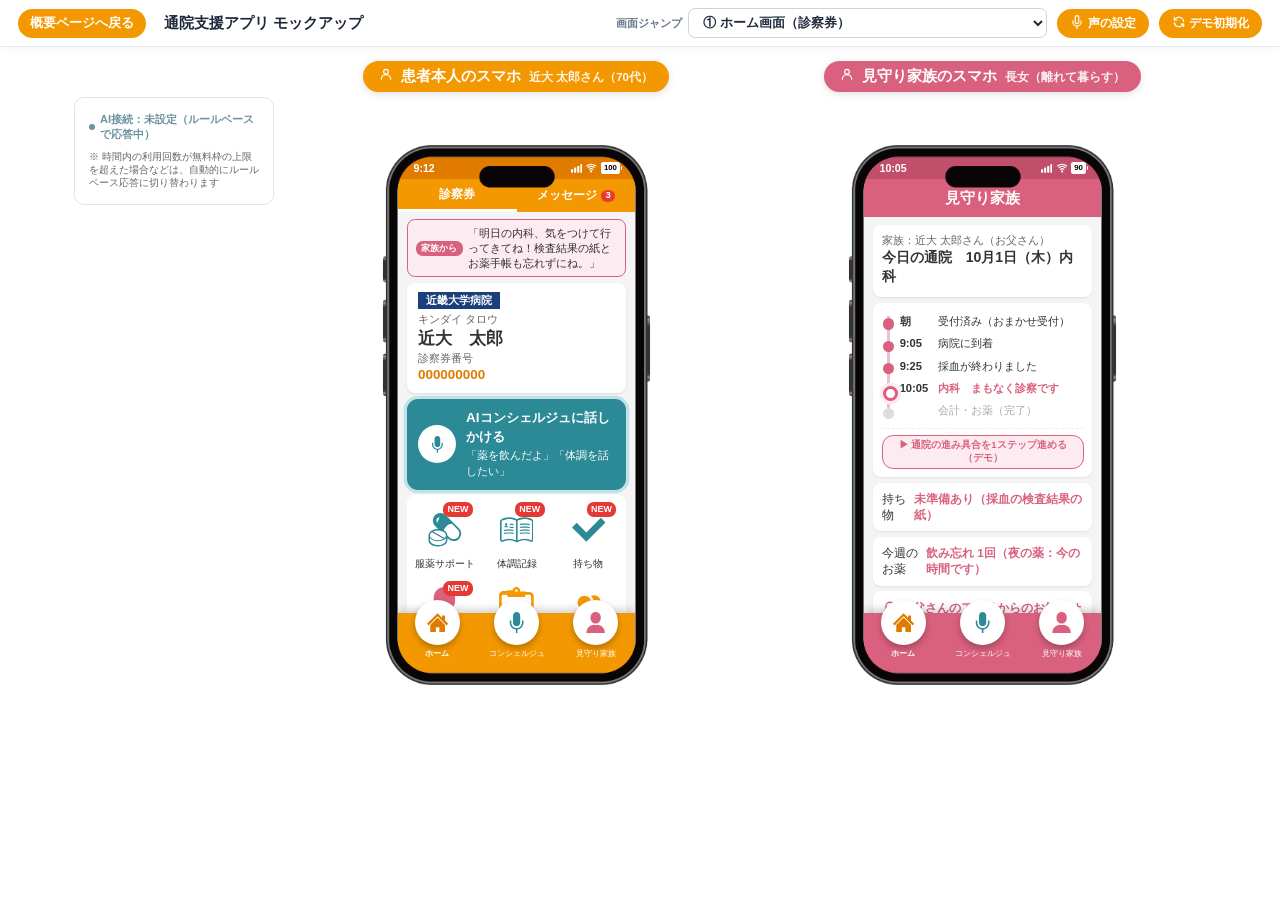
==== commit 587dc093: "AIコンシェルジュ・見守り家族のUI刷新とデザインシステム整備 - AI設定を管理者限定（?admin=1 + パスワード）に分離し、声の設定は一般公開 - VOICEVOX複数話者対応、再生の競合・" ====
--- a/app/index.html
+++ b/app/index.html
@@ -6,28 +6,29 @@
   <title>We'll Be ― 家族とAIがそばにいる通院支援アプリ（モックアップ）</title>
   <link rel="manifest" href="manifest.json">
   <meta name="theme-color" content="#F39800">
-  <link rel="stylesheet" href="style.css">
+  <link rel="stylesheet" href="style.css?v=23">
 </head>
 <body>
 
   <!-- ================= PC/デモ用 上部コントロールバー ================= -->
   <header class="demo-bar" id="demoBar">
+    <a class="demo-back" href="../">概要ページへ戻る</a>
     <div class="demo-brand">
-      <span class="demo-badge">We'll Be</span>
       <span class="demo-title">通院支援アプリ モックアップ</span>
     </div>
 
     <div class="demo-controls">
       <div class="mode-switch" role="group" aria-label="表示するスマホの切替（狭い画面用）">
         <button type="button" class="mode-btn active" id="modePatientBtn" onclick="switchRole('patient')">
-          👨 本人のスマホ
+          <svg class="ic" width="14" height="14" viewBox="0 0 24 24" fill="none" stroke="currentColor" stroke-width="2" stroke-linecap="round" stroke-linejoin="round"><circle cx="12" cy="8" r="4"/><path d="M4 21a8 8 0 0 1 16 0"/></svg> 本人のスマホ
         </button>
         <button type="button" class="mode-btn fam" id="modeFamilyBtn" onclick="switchRole('family')">
-          👩 家族のスマホ
+          <svg class="ic" width="14" height="14" viewBox="0 0 24 24" fill="none" stroke="currentColor" stroke-width="2" stroke-linecap="round" stroke-linejoin="round"><circle cx="12" cy="8" r="4"/><path d="M4 21a8 8 0 0 1 16 0"/></svg> 家族のスマホ
         </button>
       </div>
 
       <div class="screen-jump">
+        <label for="screenSelect" class="screen-jump-label">画面ジャンプ</label>
         <select id="screenSelect" aria-label="画面ジャンプ" onchange="navigateTo(this.value)">
           <optgroup label="左：患者本人のスマホ">
             <option value="home">① ホーム画面（診察券）</option>
@@ -36,7 +37,7 @@
             <option value="memo">③ 診察前のメモ（AI自動要約）</option>
             <option value="omakase">④ おまかせ受付（予約情報）</option>
             <option value="checklist">⑥ 持ち物チェック</option>
-            <option value="patient-family">⑤-C 見守り家族（メッセージ・共有確認）</option>
+            <option value="patient-family">⑤-C 見守り家族（家族一覧・お互いの見守り状況）</option>
           </optgroup>
           <optgroup label="右：見守り家族のスマホ">
             <option value="family-invite">⑤-A 見守り家族（招待コード登録）</option>
@@ -45,22 +46,51 @@
         </select>
       </div>
 
-      <button type="button" class="ai-config-btn" id="aiConfigBtn" onclick="openAiConfigModal()" title="Gemini APIキーの設定">
+      <button type="button" class="ai-config-btn" onclick="openVoiceConfigModal()" title="コンシェルジュの声を選ぶ">
+        <span id="voiceConfigLabel"><svg class="ic" width="14" height="14" viewBox="0 0 24 24" fill="none" stroke="currentColor" stroke-width="2" stroke-linecap="round" stroke-linejoin="round"><path d="M12 1a3 3 0 0 0-3 3v8a3 3 0 0 0 6 0V4a3 3 0 0 0-3-3z"/><path d="M19 10v2a7 7 0 0 1-14 0v-2"/><line x1="12" y1="19" x2="12" y2="23"/></svg> 声の設定</span>
+      </button>
+
+      <button type="button" class="ai-config-btn" id="aiConfigBtn" onclick="openAiConfigModal()" title="Gemini APIキーの設定（管理者用）" style="display:none;">
         <span class="ai-dot" id="aiDot"></span>
-        <span id="aiConfigLabel">✨ Gemini設定</span>
+        <span id="aiConfigLabel"><svg class="ic" width="14" height="14" viewBox="0 0 24 24" fill="none" stroke="currentColor" stroke-width="2" stroke-linecap="round" stroke-linejoin="round"><path d="M12 2l1.8 6.2L20 10l-6.2 1.8L12 18l-1.8-6.2L4 10l6.2-1.8z"/></svg> Gemini設定</span>
       </button>
 
       <button type="button" class="reset-btn" onclick="resetDemoState()" title="デモの状態を初期値に戻します">
-        ↺ デモ初期化
+        <svg class="ic" width="14" height="14" viewBox="0 0 24 24" fill="none" stroke="currentColor" stroke-width="2" stroke-linecap="round" stroke-linejoin="round"><path d="M20 11A8 8 0 0 0 6.3 6.3L4 8.5"/><path d="M4 4v4.5h4.5"/><path d="M4 13a8 8 0 0 0 13.7 4.7L20 15.5"/><path d="M20 20v-4.5h-4.5"/></svg> デモ初期化
       </button>
     </div>
   </header>
 
   <!-- ================= メインステージ（スマホ本体＋PC用サイドガイド） ================= -->
   <main class="stage">
+    <!-- ==================== 左サイドパネル：AI接続状況＋発話サンプル（スマホ画面の外） ==================== -->
+    <div class="demo-side-panel">
+      <div class="demo-example-panel ai-conn-card" style="display:flex;">
+        <div class="ai-conn-status" id="aiConnStatusHeader"><span class="dot"></span>AI接続状況：確認中</div>
+        <div class="ai-conn-note">※ 時間内の利用回数が無料枠の上限を超えた場合などは、自動的にルールベース応答に切り替わります</div>
+      </div>
+
+    <aside class="demo-example-panel" id="demoExamplePanelMed" style="display:none;">
+      <div class="demo-example-title">ワンタップでAIと会話<span class="sub">（音声で返答します）</span></div>
+      <button type="button" class="demo-example-btn" onclick="triggerMedVoice('飲んだよ。そういえば今朝、ちょっとふらついた。')">「飲んだよ。そういえば今朝、ちょっとふらついた。」</button>
+      <button type="button" class="demo-example-btn" onclick="triggerMedVoice('夜の分、飲んだよ！')">「夜の分、飲んだよ！」</button>
+      <button type="button" class="demo-example-btn" onclick="triggerMedVoice('夜の薬を飲み忘れやすいんだけど、どうしたらいい？')">「夜の薬を飲み忘れやすいんだけど、どうしたらいい？」</button>
+    </aside>
+
+    <aside class="demo-example-panel" id="demoExamplePanel" style="display:none;">
+      <div class="demo-example-title">ワンタップ発話サンプル<span class="sub">（AIが声で返答＆自動記録します）</span></div>
+      <button type="button" class="demo-example-btn" onclick="sendSymptomPreset('doki')">①「今、胸がどきどきしてる」</button>
+      <button type="button" class="demo-example-btn" onclick="sendSymptomPreset('sit')">②「それはない。座ってたら急になった」</button>
+      <button type="button" class="demo-example-btn" onclick="sendSymptomPreset('calm')">③「今は収まってきた」</button>
+      <button type="button" class="demo-example-btn" onclick="handleUserSymptomSpeech('明日の受付をしておいて')">④「明日の受付をしておいて」（操作サポート）</button>
+      <button type="button" class="demo-example-btn" onclick="handleUserSymptomSpeech('明日の持ち物は何だっけ？')">⑤「明日の持ち物は何だっけ？」（持ち物案内）</button>
+      <button type="button" class="demo-example-btn danger" onclick="sendSymptomPreset('danger')">⚠「胸が強く痛んで息苦しい」（危険検知デモ）</button>
+    </aside>
+    </div><!-- /.demo-side-panel -->
+
     <!-- ==================== 左：患者本人のスマホ ==================== -->
     <section class="phone-column patient" id="patientColumn">
-      <div class="phone-label patient">👨 患者本人のスマホ<small>近大 太郎さん（70代）</small></div>
+      <div class="phone-label patient"><svg class="ic" width="14" height="14" viewBox="0 0 24 24" fill="none" stroke="currentColor" stroke-width="2" stroke-linecap="round" stroke-linejoin="round"><circle cx="12" cy="8" r="4"/><path d="M4 21a8 8 0 0 1 16 0"/></svg> 患者本人のスマホ<small>近大 太郎さん（70代）</small></div>
       <div class="phone-wrapper">
       <div class="phone" id="phoneContainer">
         <img class="frm" src="assets/phone-frame.png" alt="スマートフォンフレーム">
@@ -79,7 +109,7 @@
           <!-- 家族からのメッセージ通知バナー（本人画面で受信時に表示） -->
           <div class="incoming-toast" id="incomingToast" style="display:none;" onclick="navigateTo('patient-family')">
             <div class="incoming-toast-head">
-              <span>💌 見守り家族（娘）からひとこと</span>
+              <span><svg class="ic" width="14" height="14" viewBox="0 0 24 24" fill="none" stroke="currentColor" stroke-width="2" stroke-linecap="round" stroke-linejoin="round"><rect x="3" y="5" width="18" height="14" rx="2"/><path d="M3 7l9 6 9-6"/></svg> 見守り家族（娘）からひとこと</span>
               <button type="button" class="toast-close" onclick="event.stopPropagation(); dismissIncomingToast();">×</button>
             </div>
             <div class="incoming-toast-body" id="incomingToastText"></div>
@@ -97,7 +127,7 @@
             <!-- 診察券サブタブ -->
             <div class="body" id="homeSubCard">
               <!-- 家族からの最新ひとこと表示（届いている場合） -->
-              <div class="family-msg-banner" id="homeFamilyBanner" style="display:none;" onclick="navigateTo('patient-family')">
+              <div class="family-msg-banner" id="homeFamilyBanner" style="display:none;" onclick="openFamilyMemberWatched('musume')">
                 <span class="fam-pill">家族から</span>
                 <span id="homeFamilyBannerText">「気をつけて行ってきてね！」</span>
               </div>
@@ -107,7 +137,7 @@
                 <div class="muted">キンダイ タロウ</div>
                 <div class="name">近大　太郎</div>
                 <div class="muted">診察券番号</div>
-                <div class="no">009999984</div>
+                <div class="no">000000000</div>
               </div>
 
               <div class="aibtn" onclick="navigateTo('med')" role="button" tabindex="0">
@@ -159,7 +189,7 @@
                 <!-- 4. 見守り家族 -->
                 <div class="gi new fam" onclick="navigateTo('patient-family')" role="button" tabindex="0">
                   <div class="ic">
-                    <svg width="30" height="30" viewBox="0 0 512 512"><g fill="var(--family)"><path d="M305.895,307.693c-15.71,5.222-32.45,8.157-49.895,8.157s-34.186-2.935-49.894-8.157 C92.029,326.416,32.331,410.25,32.331,512h223.668h223.67C479.669,410.25,419.981,326.416,305.895,307.693z"/><path d="M255.999,279.581c67.621,0,122.424-54.813,122.424-122.423v-34.735C378.423,54.814,323.621,0,255.999,0 c-67.62,0-122.423,54.814-122.423,122.423v34.735C133.577,224.768,188.379,279.581,255.999,279.581z"/></g></svg>
+                    <svg width="40" height="40" viewBox="0 0 512 512"><g fill="var(--family)"><path d="M305.895,307.693c-15.71,5.222-32.45,8.157-49.895,8.157s-34.186-2.935-49.894-8.157 C92.029,326.416,32.331,410.25,32.331,512h223.668h223.67C479.669,410.25,419.981,326.416,305.895,307.693z"/><path d="M255.999,279.581c67.621,0,122.424-54.813,122.424-122.423v-34.735C378.423,54.814,323.621,0,255.999,0 c-67.62,0-122.423,54.814-122.423,122.423v34.735C133.577,224.768,188.379,279.581,255.999,279.581z"/></g></svg>
                   </div>
                   見守り家族<span class="newbadge">NEW</span>
                 </div>
@@ -167,7 +197,7 @@
                 <!-- 5. どこでも受付 -->
                 <div class="gi" onclick="navigateTo('omakase')" role="button" tabindex="0">
                   <div class="ic">
-                    <svg width="30" height="30" viewBox="0 0 512 512"><g fill="var(--orange)">
+                    <svg width="40" height="40" viewBox="0 0 512 512"><g fill="var(--orange)">
                       <path d="M449.891,87.953c-3.766-8.906-10.031-16.438-17.922-21.781c-7.891-5.328-17.5-8.469-27.719-8.469h-42.656 v-7.359h-61.828c0.281-2,0.438-4.063,0.438-6.141C300.203,19.828,280.375,0,256,0s-44.203,19.828-44.203,44.203 c0,2.078,0.156,4.141,0.438-6.141h-61.828v7.359H107.75c-6.797,0-13.359,1.391-19.281,3.906 c-8.922,3.766-16.453,10.031-21.797,17.922c-5.328,7.906-8.469,17.5-8.469,27.719v355.219c0,6.797,1.391,13.344,3.891,19.281 c3.781,8.906,10.047,16.438,17.938,21.781S97.531,512,107.75,512h296.5c6.797,0,13.359-1.375,19.297-3.906 c8.906-3.75,16.438-10.031,21.781-17.922c5.328-7.891,8.469-17.5,8.469-27.703V107.25 C453.797,100.438,452.406,93.891,449.891,87.953z M256,27.797c9.047,0,16.406,7.359,16.406,16.406c0,2.172-0.438,4.234-1.219,6.141 h-30.391c-0.766-1.906-1.203-3.969-1.203-6.141C239.594,35.156,246.969,27.797,256,27.797z M424.328,462.469 c0,2.813-0.563,5.406-1.578,7.797c-1.5,3.578-4.078,6.672-7.281,8.859c-3.219,2.156-7,3.406-11.219,3.406h-296.5 c-2.813,0-5.422-0.563-7.813-1.563c-3.578-1.516-6.672-4.094-8.844-7.297c-2.172-3.219-3.422-7-3.422-11.203V107.25 c0-2.813,0.563-5.422,1.578-7.813c1.516-3.594,4.063-6.672,7.281-8.844c3.219-2.156,7-3.406,11.219-3.422h42.656v6.141 c0,11.531,9.344,20.875,20.891,20.875h169.406c11.547,0,20.891-9.344,20.891-20.875v-6.141h42.656c2.813,0,5.422,0.563,7.813,1.578 c3.578,1.516,6.672,4.063,8.844,7.281c2.156,3.234,3.406,7,3.422,11.219V462.469z"/>
                       <rect x="149.172" y="173.125" width="213.641" height="24.547"/>
                       <rect x="149.172" y="240.656" width="213.641" height="24.547"/>
@@ -180,16 +210,14 @@
 
                 <!-- 6. 診察状況 -->
                 <div class="gi" onclick="showInfoModal('診察状況', '現在の診察状況：内科 10:05頃のご案内予定です（おまかせ受付連携中）。')" role="button" tabindex="0">
-                  <div class="ic">
-                    <svg width="30" height="30" viewBox="0 0 512 512"><path fill="var(--orange)" d="M437.021,74.961C390.767,28.69,326.639-0.018,256,0C185.388-0.018,121.233,28.69,74.979,74.961 C28.68,121.224-0.017,185.388,0,255.991c-0.017,70.621,28.68,134.776,74.979,181.021C121.233,483.31,185.388,512.018,256,512 c70.638,0.018,134.767-28.69,181.021-74.988c46.281-46.245,74.997-110.4,74.979-181.021 C512.018,185.388,483.302,121.224,437.021,74.961z M483.648,246.664v21.692l-33.65,0.009l-0.009-21.701H483.648z M429.43,169.923 l-10.851-18.796l29.142-16.83l10.85,18.778L429.43,169.923z M429.422,345.116l29.15,16.83l-10.85,18.778l-29.142-16.821 L429.422,345.116z M266.842,451.494v33.667h-21.683v-33.667H266.842z M245.159,63.526V29.868h21.683v33.658H245.159z M362.38,420.094l16.838,29.142l-18.787,10.841l-16.83-29.141L362.38,420.094z M168.417,430.936l-16.847,29.141l-18.787-10.841 l16.847-29.16L168.417,430.936z M132.784,65.785l18.787-10.842L168.4,84.102l-18.787,10.842L132.784,65.785z M159.896,185.538 c5.758-7.874,15.962-10.195,22.773-5.19l72.747,50.665l94.227-100.665c5.73-6.431,14.907-7.626,20.496-2.649 c5.589,4.969,5.492,14.225-0.248,20.664L269.074,267.63c-0.177,0.195-0.372,0.328-0.549,0.522 c-6.271,6.91-15.696,9.009-22.799,5.05c-0.177-0.08-0.336-0.186-0.514-0.284c-0.381-0.23-0.788-0.389-1.143-0.655l-82.251-63.455 C154.998,203.802,154.139,193.377,159.896,185.538z M343.601,84.102l16.83-29.158l18.787,10.842l-16.811,29.159L343.601,84.102z M82.588,169.923l-29.159-16.848l10.85-18.778l29.15,16.838L82.588,169.923z M62.02,246.682v21.684l-33.667-0.009v-21.692 L62.02,246.682z M82.597,345.116l10.851,18.787l-29.169,16.821l-10.85-18.778L82.597,345.116z"/></svg>
-                  </div>
+                  <div class="ic"><img src="assets/icons/診察状況.svg" alt="" width="40" height="40"></div>
                   診察状況
                 </div>
 
                 <!-- 7. 予約情報（おまかせ受付） -->
                 <div class="gi" onclick="navigateTo('omakase')" role="button" tabindex="0">
                   <div class="ic">
-                    <svg width="30" height="30" viewBox="0 0 512 512"><g fill="var(--orange)">
+                    <svg width="40" height="40" viewBox="0 0 512 512"><g fill="var(--orange)">
                       <path d="M118.612,89.298c9.482,0,17.176-7.686,17.176-17.168v-54.96C135.788,7.687,128.094,0,118.612,0 c-9.482,0-17.177,7.687-17.177,17.169v54.96C101.435,81.611,109.13,89.298,118.612,89.298z"/>
                       <path d="M255.992,89.298c9.482,0,17.177-7.686,17.177-17.168v-54.96C273.169,7.687,265.474,0,255.992,0 c-9.483,0-17.176,7.687-17.176,17.169v54.96C238.816,81.611,246.51,89.298,255.992,89.298z"/>
                       <path d="M393.372,89.298c9.483,0,17.176-7.686,17.176-17.168v-54.96C410.549,7.687,402.855,0,393.372,0 c-9.483,0-17.176,7.687-17.176,17.169v54.96C376.196,81.611,383.89,89.298,393.372,89.298z"/>
@@ -204,26 +232,21 @@
                 <!-- 8. アプリ概要 -->
                 <div class="gi" onclick="showInfoModal('アプリ概要', 'We\'ll Be ― 家族とAIがそばにいる通院支援アプリ。毎日の服薬確認・体調記録・おまかせ受付・見守り家族機能で通院を支えます。')" role="button" tabindex="0">
                   <div class="ic">
-                    <svg width="30" height="30" viewBox="0 0 512 512"><path fill="var(--orange)" d="M256,0C114.615,0,0,114.615,0,256s114.615,256,256,256s256-114.615,256-256S397.385,0,256,0z M256,86.069 c28.463,0,51.538,23.074,51.538,51.538c0,28.464-23.074,51.538-51.538,51.538c-28.463,0-51.538-23.074-51.538-51.538 C204.462,109.143,227.537,86.069,256,86.069z M310.491,425.931H201.51v-43.593h35.667V276.329H215.38v-43.593h65.389v3.963v39.63 v106.009h29.722V425.931z"/></svg>
+                    <svg width="40" height="40" viewBox="0 0 512 512"><path fill="var(--orange)" d="M256,0C114.615,0,0,114.615,0,256s114.615,256,256,256s256-114.615,256-256S397.385,0,256,0z M256,86.069 c28.463,0,51.538,23.074,51.538,51.538c0,28.464-23.074,51.538-51.538,51.538c-28.463,0-51.538-23.074-51.538-51.538 C204.462,109.143,227.537,86.069,256,86.069z M310.491,425.931H201.51v-43.593h35.667V276.329H215.38v-43.593h65.389v3.963v39.63 v106.009h29.722V425.931z"/></svg>
                   </div>
                   アプリ概要
                 </div>
 
                 <!-- 9. らくらく会計 -->
                 <div class="gi" onclick="showInfoModal('らくらく会計', '登録済みのクレジットカードで診察後の会計を待たずにお帰りいただけます。')" role="button" tabindex="0">
-                  <div class="ic">
-                    <svg width="30" height="30" viewBox="0 0 512 512"><g fill="var(--orange)">
-                      <path d="M443.969,76H68.031C30.469,76,0,106.469,0,144.031v223.938C0,405.531,30.469,436,68.031,436h375.938 C481.531,436,512,405.531,512,367.969V144.031C512,106.469,481.531,76,443.969,76z M480,367.969 C480,387.844,463.844,404,443.969,404H68.031C48.156,404,32,387.844,32,367.969V224h448V367.969z M480,176H32v-31.969 C32,124.156,48.156,108,68.031,108h375.938C463.844,108,480,124.156,480,144.031V176z"/>
-                      <rect x="104" y="289.328" width="64" height="64"/><rect x="260" y="289.328" width="160" height="24"/><rect x="260" y="337.328" width="128" height="24"/>
-                    </g></svg>
-                  </div>
+                  <div class="ic"><img src="assets/icons/らくらく会計.svg" alt="" width="40" height="40"></div>
                   らくらく会計
                 </div>
 
                 <!-- 10. フロアマップ -->
                 <div class="gi" onclick="showInfoModal('フロアマップ', '1階：総合受付・採血室・会計 / 2階：内科外来。AIコンシェルジュからも音声で道案内が可能です。')" role="button" tabindex="0">
                   <div class="ic">
-                    <svg width="30" height="30" viewBox="0 0 512 512"><path fill="var(--orange)" d="M256,0C139.563,0,45.172,94.406,45.172,210.828S210.875,512,256,512c45.109,0,210.828-184.75,210.828-301.172 S372.438,0,256,0z M256,307.594c-53.453,0-96.766-43.328-96.766-96.766c0-53.453,43.313-96.766,96.766-96.766 c53.438,0,96.766,43.313,96.766,96.766C352.766,264.266,309.438,307.594,256,307.594z"/></svg>
+                    <svg width="40" height="40" viewBox="0 0 512 512"><path fill="var(--orange)" d="M256,0C139.563,0,45.172,94.406,45.172,210.828S210.875,512,256,512c45.109,0,210.828-184.75,210.828-301.172 S372.438,0,256,0z M256,307.594c-53.453,0-96.766-43.328-96.766-96.766c0-53.453,43.313-96.766,96.766-96.766 c53.438,0,96.766,43.313,96.766,96.766C352.766,264.266,309.438,307.594,256,307.594z"/></svg>
                   </div>
                   フロアマップ
                 </div>
@@ -231,7 +254,7 @@
                 <!-- 11. 交通案内（泉ヶ丘） -->
                 <div class="gi" onclick="showInfoModal('交通案内（泉ヶ丘）', '泉北高速鉄道「泉ヶ丘駅」より徒歩圏内（新病院ロケーション）。')" role="button" tabindex="0">
                   <div class="ic">
-                    <svg width="30" height="30" viewBox="0 0 512 512"><path fill="var(--orange)" d="M437.575,351.629V89.868C437.575,40.233,397.351,0,347.707,0H164.293c-49.625,0-89.868,40.233-89.868,89.868 v261.761c0,37.628,27.383,68.98,63.269,75.221L81.334,512h50.11l23.132-34.961h202.867L380.574,512h50.101l-56.35-85.15 C410.201,420.601,437.575,389.257,437.575,351.629z M178.182,40.348h155.636v25.94H178.182V40.348z M131.355,124.186 c0-11.284,9.137-20.438,20.421-20.438h208.456c11.276,0,20.429,9.154,20.429,20.438v86.206c0,11.284-9.154,20.429-20.429,20.429 H151.777c-11.284,0-20.421-9.145-20.421-20.429V124.186z M150.808,374.004c-13.158,0-23.826-10.668-23.826-23.818 c0-13.167,10.668-23.836,23.826-23.836c13.159,0,23.827,10.668,23.827,23.836C174.635,363.336,163.967,374.004,150.808,374.004z M169.618,454.312l17.41-26.318h137.953l17.41,26.318H169.618z M361.201,374.004c-13.158,0-23.826-10.668-23.826-23.818 c0-13.167,10.668-23.836,23.826-23.836c13.159,0,23.827,10.668,23.827,23.836C385.028,363.336,374.36,374.004,361.201,374.004z"/></svg>
+                    <svg width="40" height="40" viewBox="0 0 512 512"><path fill="var(--orange)" d="M437.575,351.629V89.868C437.575,40.233,397.351,0,347.707,0H164.293c-49.625,0-89.868,40.233-89.868,89.868 v261.761c0,37.628,27.383,68.98,63.269,75.221L81.334,512h50.11l23.132-34.961h202.867L380.574,512h50.101l-56.35-85.15 C410.201,420.601,437.575,389.257,437.575,351.629z M178.182,40.348h155.636v25.94H178.182V40.348z M131.355,124.186 c0-11.284,9.137-20.438,20.421-20.438h208.456c11.276,0,20.429,9.154,20.429,20.438v86.206c0,11.284-9.154,20.429-20.429,20.429 H151.777c-11.284,0-20.421-9.145-20.421-20.429V124.186z M150.808,374.004c-13.158,0-23.826-10.668-23.826-23.818 c0-13.167,10.668-23.836,23.826-23.836c13.159,0,23.827,10.668,23.827,23.836C174.635,363.336,163.967,374.004,150.808,374.004z M169.618,454.312l17.41-26.318h137.953l17.41,26.318H169.618z M361.201,374.004c-13.158,0-23.826-10.668-23.826-23.818 c0-13.167,10.668-23.836,23.826-23.836c13.159,0,23.827,10.668,23.827,23.836C385.028,363.336,374.36,374.004,361.201,374.004z"/></svg>
                   </div>
                   交通案内
                 </div>
@@ -239,12 +262,72 @@
                 <!-- 12. 会計状況 -->
                 <div class="gi" onclick="showInfoModal('会計状況', '現在のお会計待ちはありません。診察終了後に自動更新されます。')" role="button" tabindex="0">
                   <div class="ic">
-                    <svg width="30" height="30" viewBox="0 0 512 512"><g fill="var(--orange)">
+                    <svg width="40" height="40" viewBox="0 0 512 512"><g fill="var(--orange)">
                       <polygon points="336.156,239.469 280.922,239.469 274.984,248.688 274.984,270.797 336.156,270.797 336.156,270.875 336.156,297.703 336.156,302.188 274.984,302.188 274.984,349.563 237,349.563 237,302.188 175.844,302.188 175.844,297.703 175.844,270.875 175.844,270.797 237,270.797 237,248.719 231.063,239.469 175.844,239.469 175.844,212.656 213.813,212.656 181.531,162.422 213.719,162.422 255.984,228.188 298.266,162.422 330.453,162.422 298.203,212.656 336.156,212.656"/>
                       <path d="M256,64c105.875,0,192,86.125,192,192s-86.125,192-192,192c-105.859,0-192-86.125-192-192S150.141,64,256,64 M256,0C114.609,0,0,114.625,0,256c0,141.391,114.609,256,256,256c141.375,0,256-114.609,256-256C512,114.625,397.375,0,256,0z"/>
                     </g></svg>
                   </div>
                   会計状況
+                </div>
+
+                <!-- 13. 診察呼出状況 -->
+                <div class="gi" onclick="showInfoModal('診察呼出状況', '内科：現在9番の方をご案内中です。あなたの診察券番号は近くなりましたらアプリ内でお知らせします。')" role="button" tabindex="0">
+                  <div class="ic"><img src="assets/icons/診察呼出状況.svg" alt="" width="40" height="40"></div>
+                  診察呼出状況
+                </div>
+
+                <!-- 14. 採血状況 -->
+                <div class="gi" onclick="showInfoModal('採血状況', '採血室：ただいま4番の方をご案内中です。')" role="button" tabindex="0">
+                  <div class="ic"><img src="assets/icons/採血状況_注射器.svg" alt="" width="40" height="40"></div>
+                  採血状況
+                </div>
+
+                <!-- 15. 放射線検査 -->
+                <div class="gi" onclick="showInfoModal('放射線検査', '本日の放射線検査のご予約はありません。検査が入ると、ここに受付状況が表示されます。')" role="button" tabindex="0">
+                  <div class="ic"><img src="assets/icons/放射線検査.svg" alt="" width="40" height="40"></div>
+                  放射線検査
+                </div>
+
+                <!-- 16. お薬状況 -->
+                <div class="gi" onclick="showInfoModal('お薬状況', '直近の処方内容を確認できます。服薬サポートの記録とあわせて、飲み忘れがないかもここから振り返れます。')" role="button" tabindex="0">
+                  <div class="ic"><img src="assets/icons/薬_カプセル.svg" alt="" width="40" height="40"></div>
+                  お薬状況
+                </div>
+
+                <!-- 17. 予約変更依頼 -->
+                <div class="gi" onclick="showInfoModal('予約変更依頼', '次回のご予約について、変更・キャンセルのご希望をフォームから病院へ送ることができます。')" role="button" tabindex="0">
+                  <div class="ic"><img src="assets/icons/予約変更依頼.svg" alt="" width="40" height="40"></div>
+                  予約変更依頼
+                </div>
+
+                <!-- 18. 診療情報 -->
+                <div class="gi" onclick="showInfoModal('診療情報', 'これまでの受診履歴や検査結果など、診療に関する情報をまとめて確認できます。')" role="button" tabindex="0">
+                  <div class="ic"><img src="assets/icons/診療情報.svg" alt="" width="40" height="40"></div>
+                  診療情報
+                </div>
+
+                <!-- 19. あなたの一言（外部フォーム：アプリ内埋め込み表示） -->
+                <div class="gi" onclick="openWebview('あなたの一言', 'https://www.med.kindai.ac.jp/inquiry/opinion_request/form/')" role="button" tabindex="0">
+                  <div class="ic"><img src="assets/icons/あなたの一言.svg" alt="" width="40" height="40"></div>
+                  あなたの一言
+                </div>
+
+                <!-- 20. 近大ラジオ（外部：アプリ内埋め込み表示） -->
+                <div class="gi" onclick="openWebview('近大ラジオ', 'https://voicy.jp/channel/1731')" role="button" tabindex="0">
+                  <div class="ic"><img src="assets/icons/近大ラジオ_speaker.svg" alt="" width="40" height="40"></div>
+                  近大ラジオ
+                </div>
+
+                <!-- 21. 病院HP（外部：アプリ内埋め込み表示） -->
+                <div class="gi" onclick="openWebview('病院HP', 'https://www.med.kindai.ac.jp')" role="button" tabindex="0">
+                  <div class="ic"><img src="assets/icons/病院HP_house.svg" alt="" width="40" height="40"></div>
+                  病院HP
+                </div>
+
+                <!-- 22. 医療機関検索（外部：アプリ内埋め込み表示） -->
+                <div class="gi" onclick="openWebview('医療機関検索', 'https://app.medigle.jp/kindai_renkei')" role="button" tabindex="0">
+                  <div class="ic"><img src="assets/icons/医療機関検索_magnifier.svg" alt="" width="40" height="40"></div>
+                  医療機関検索
                 </div>
               </div>
             </div>
@@ -278,13 +361,14 @@
             <div class="appbar ai">
               <svg class="back-home" onclick="navigateTo('home')" width="18" height="18" viewBox="0 0 18 18"><path d="M9 2L1 9h2.5v7h4v-5h3v5h4V9H17z" fill="#fff"/></svg>
               <span>服薬サポート</span>
-              <button type="button" class="appbar-subbtn tts-toggle-btn" onclick="toggleTtsEnabled()" title="AIの音声読み上げ切替">🔊 音声ON</button>
+              <button type="button" class="appbar-subbtn tts-toggle-btn" onclick="toggleTtsEnabled()" title="AIの音声読み上げ切替"><svg class="ic" width="14" height="14" viewBox="0 0 24 24" fill="none" stroke="currentColor" stroke-width="2" stroke-linecap="round" stroke-linejoin="round"><polygon points="4,9 8,9 12,5 12,19 8,15 4,15"/><path d="M16 9a4 4 0 0 1 0 6"/><path d="M18.5 7a7 7 0 0 1 0 10"/></svg> 音声ON</button>
+              <button type="button" class="appbar-subbtn stop-speech-btn" onclick="stopAiSpeech()" title="音声を止める"><svg class="ic" width="14" height="14" viewBox="0 0 24 24" fill="none" stroke="currentColor" stroke-width="2" stroke-linecap="round" stroke-linejoin="round"><rect x="5" y="5" width="14" height="14" rx="2"/></svg></button>
             </div>
 
             <!-- AIコンシェルジュ内 モード切替サブタブ -->
             <div class="submode-bar">
-              <button type="button" class="submode-btn active" onclick="navigateTo('med')">💊 服薬サポート</button>
-              <button type="button" class="submode-btn" onclick="navigateTo('symptom')">💬 症状の記録・相談</button>
+              <button type="button" class="submode-btn active" onclick="navigateTo('med')"><svg class="ic" width="14" height="14" viewBox="0 0 24 24" fill="none" stroke="currentColor" stroke-width="2" stroke-linecap="round" stroke-linejoin="round"><rect x="3" y="9" width="18" height="6" rx="3" transform="rotate(-45 12 12)"/><line x1="12" y1="7.5" x2="12" y2="16.5" transform="rotate(-45 12 12)"/></svg> 服薬サポート</button>
+              <button type="button" class="submode-btn" onclick="navigateTo('symptom')"><svg class="ic" width="14" height="14" viewBox="0 0 24 24" fill="none" stroke="currentColor" stroke-width="2" stroke-linecap="round" stroke-linejoin="round"><path d="M21 11.5a8.4 8.4 0 0 1-1.1 4.2L21 20l-4.3-1.1A8.5 8.5 0 1 1 21 11.5z"/></svg> 症状の記録・相談</button>
             </div>
 
             <!-- AI発話中インジケーター -->
@@ -315,23 +399,9 @@
                 <!-- JSで初期チャット＋操作に応じた会話を描画 -->
               </div>
 
-              <!-- ワンタップ定型発話チップ -->
-              <div class="voice-chips">
-                <div class="chips-label">🎤 ワンタップでAIと会話（音声で返答します）：</div>
-                <button type="button" class="chip-btn" onclick="triggerMedVoice('飲んだよ。そういえば今朝、ちょっとふらついた。')">
-                  「飲んだよ。そういえば今朝、ちょっとふらついた。」
-                </button>
-                <button type="button" class="chip-btn" onclick="triggerMedVoice('夜の分、飲んだよ！')">
-                  「夜の分、飲んだよ！」
-                </button>
-                <button type="button" class="chip-btn" onclick="triggerMedVoice('夜の薬を飲み忘れやすいんだけど、どうしたらいい？')">
-                  「夜の薬を飲み忘れやすいんだけど、どうしたらいい？」
-                </button>
-              </div>
-
               <!-- 自由入力＆マイク会話バー -->
               <form class="chat-input-bar" onsubmit="event.preventDefault(); submitMedFreeChat();">
-                <button type="button" class="chat-mic-btn" id="medMicBtn" onclick="startVoiceRecognition('med')" title="マイクで話す">🎤</button>
+                <button type="button" class="chat-mic-btn" id="medMicBtn" onclick="startVoiceRecognition('med')" title="マイクで話す"><svg class="ic" width="14" height="14" viewBox="0 0 24 24" fill="none" stroke="currentColor" stroke-width="2" stroke-linecap="round" stroke-linejoin="round"><path d="M12 2a3 3 0 0 0-3 3v6a3 3 0 0 0 6 0V5a3 3 0 0 0-3-3z"/><path d="M5 10v1a7 7 0 0 0 14 0v-1"/><line x1="12" y1="18" x2="12" y2="22"/><line x1="8" y1="22" x2="16" y2="22"/></svg></button>
                 <input type="text" id="medChatInput" placeholder="AIに話しかける（例：飲んだよ）" autocomplete="off">
                 <button type="submit" class="chat-send-btn">送信</button>
               </form>
@@ -349,12 +419,13 @@
             <div class="appbar ai">
               <svg class="back-home" onclick="navigateTo('home')" width="18" height="18" viewBox="0 0 18 18"><path d="M9 2L1 9h2.5v7h4v-5h3v5h4V9H17z" fill="#fff"/></svg>
               <span>AIコンシェルジュ</span>
-              <button type="button" class="appbar-subbtn tts-toggle-btn" onclick="toggleTtsEnabled()" title="AIの音声読み上げ切替">🔊 音声ON</button>
+              <button type="button" class="appbar-subbtn tts-toggle-btn" onclick="toggleTtsEnabled()" title="AIの音声読み上げ切替"><svg class="ic" width="14" height="14" viewBox="0 0 24 24" fill="none" stroke="currentColor" stroke-width="2" stroke-linecap="round" stroke-linejoin="round"><polygon points="4,9 8,9 12,5 12,19 8,15 4,15"/><path d="M16 9a4 4 0 0 1 0 6"/><path d="M18.5 7a7 7 0 0 1 0 10"/></svg> 音声ON</button>
+              <button type="button" class="appbar-subbtn stop-speech-btn" onclick="stopAiSpeech()" title="音声を止める"><svg class="ic" width="14" height="14" viewBox="0 0 24 24" fill="none" stroke="currentColor" stroke-width="2" stroke-linecap="round" stroke-linejoin="round"><rect x="5" y="5" width="14" height="14" rx="2"/></svg></button>
             </div>
 
             <div class="submode-bar">
-              <button type="button" class="submode-btn" onclick="navigateTo('med')">💊 服薬サポート</button>
-              <button type="button" class="submode-btn active" onclick="navigateTo('symptom')">💬 症状の記録・相談</button>
+              <button type="button" class="submode-btn" onclick="navigateTo('med')"><svg class="ic" width="14" height="14" viewBox="0 0 24 24" fill="none" stroke="currentColor" stroke-width="2" stroke-linecap="round" stroke-linejoin="round"><rect x="3" y="9" width="18" height="6" rx="3" transform="rotate(-45 12 12)"/><line x1="12" y1="7.5" x2="12" y2="16.5" transform="rotate(-45 12 12)"/></svg> 服薬サポート</button>
+              <button type="button" class="submode-btn active" onclick="navigateTo('symptom')"><svg class="ic" width="14" height="14" viewBox="0 0 24 24" fill="none" stroke="currentColor" stroke-width="2" stroke-linecap="round" stroke-linejoin="round"><path d="M21 11.5a8.4 8.4 0 0 1-1.1 4.2L21 20l-4.3-1.1A8.5 8.5 0 1 1 21 11.5z"/></svg> 症状の記録・相談</button>
             </div>
 
             <!-- AI発話中インジケーター -->
@@ -386,7 +457,7 @@
 
               <!-- 自由入力＆マイク会話バー -->
               <form class="chat-input-bar" onsubmit="event.preventDefault(); submitSymptomFreeChat();">
-                <button type="button" class="chat-mic-btn" id="micRecordBtn" onclick="startVoiceRecognition('symptom')" title="マイクで話す">🎤</button>
+                <button type="button" class="chat-mic-btn" id="micRecordBtn" onclick="startVoiceRecognition('symptom')" title="マイクで話す"><svg class="ic" width="14" height="14" viewBox="0 0 24 24" fill="none" stroke="currentColor" stroke-width="2" stroke-linecap="round" stroke-linejoin="round"><path d="M12 2a3 3 0 0 0-3 3v6a3 3 0 0 0 6 0V5a3 3 0 0 0-3-3z"/><path d="M5 10v1a7 7 0 0 0 14 0v-1"/><line x1="12" y1="18" x2="12" y2="22"/><line x1="8" y1="22" x2="16" y2="22"/></svg></button>
                 <input type="text" id="symptomChatInput" placeholder="体調や操作をAIに話す（自由入力可）" autocomplete="off">
                 <button type="submit" class="chat-send-btn">話す</button>
               </form>
@@ -395,21 +466,12 @@
               <div class="voice-box">
                 <div class="voice-row">
                   <button type="button" class="mic-trigger-btn" id="micFullBtn" onclick="startVoiceRecognition('symptom')">
-                    <span class="mic-icon">🎤</span>
+                    <span class="mic-icon"><svg class="ic" width="14" height="14" viewBox="0 0 24 24" fill="none" stroke="currentColor" stroke-width="2" stroke-linecap="round" stroke-linejoin="round"><path d="M12 2a3 3 0 0 0-3 3v6a3 3 0 0 0 6 0V5a3 3 0 0 0-3-3z"/><path d="M5 10v1a7 7 0 0 0 14 0v-1"/><line x1="12" y1="18" x2="12" y2="22"/><line x1="8" y1="22" x2="16" y2="22"/></svg></span>
                     <span id="micRecordLabel">声で話しかける</span>
                   </button>
                   <button type="button" class="memo-jump-btn" onclick="navigateTo('memo')">
-                    📝 診察前のメモを見る
+                    <svg class="ic" width="14" height="14" viewBox="0 0 24 24" fill="none" stroke="currentColor" stroke-width="2" stroke-linecap="round" stroke-linejoin="round"><path d="M14 2H6a2 2 0 0 0-2 2v16a2 2 0 0 0 2 2h12a2 2 0 0 0 2-2V8z"/><path d="M14 2v6h6"/><line x1="8" y1="13" x2="16" y2="13"/><line x1="8" y1="17" x2="13" y2="17"/></svg> 診察前のメモを見る
                   </button>
-                </div>
-                <div class="chips-label">ワンタップ発話（AIが声で返答＆自動記録します）：</div>
-                <div class="chip-list">
-                  <button type="button" class="chip-btn" onclick="sendSymptomPreset('doki')">①「今、胸がどきどきしてる」</button>
-                  <button type="button" class="chip-btn" onclick="sendSymptomPreset('sit')">②「それはない。座ってたら急になった」</button>
-                  <button type="button" class="chip-btn" onclick="sendSymptomPreset('calm')">③「今は収まってきた」</button>
-                  <button type="button" class="chip-btn" onclick="handleUserSymptomSpeech('明日の受付をしておいて')">④「明日の受付をしておいて」（操作サポート）</button>
-                  <button type="button" class="chip-btn" onclick="handleUserSymptomSpeech('明日の持ち物は何だっけ？')">⑤「明日の持ち物は何だっけ？」（持ち物案内）</button>
-                  <button type="button" class="chip-btn danger" onclick="sendSymptomPreset('danger')">⚠️「胸が強く痛んで息苦しい」（危険検知デモ）</button>
                 </div>
               </div>
             </div>
@@ -529,74 +591,57 @@
             <div class="appbar fam">
               <svg class="back-home" onclick="navigateTo('home')" width="18" height="18" viewBox="0 0 18 18"><path d="M9 2L1 9h2.5v7h4v-5h3v5h4V9H17z" fill="#fff"/></svg>
               <span>見守り家族</span>
-              <span class="appbar-badge-pill">連携中 ✅</span>
+              <span class="appbar-badge-pill">連携中 <svg class="ic" width="11" height="11" viewBox="0 0 24 24" fill="none" stroke="currentColor" stroke-width="2" stroke-linecap="round" stroke-linejoin="round"><polyline points="4,12 9,17 20,6"/></svg></span>
             </div>
 
             <div class="body" id="patientFamilyBody">
-              <!-- 連携中ステータスカード -->
-              <div class="card" style="border-left: 3.5px solid var(--family); background: linear-gradient(180deg, #fff 0%, #fff7f9 100%);">
-                <div style="display:flex;justify-content:space-between;align-items:center;">
-                  <div>
-                    <span class="muted" style="font-size:8.5px;">連携中のご家族</span>
-                    <h4 style="color:var(--family);font-size:12.5px;margin:1px 0 0;">👩 長女（美咲さん）</h4>
-                  </div>
-                  <span class="fam-status-chip">見守り中</span>
-                </div>
-                <div style="font-size:9px;color:var(--sub);margin-top:4px;line-height:1.4;">
-                  離れて暮らす娘さんが、あなたの通院進み具合・持ち物・お薬を見守っています。
-                </div>
-              </div>
-
-              <!-- 娘さんから届いたメッセージ一覧 -->
-              <div class="card">
-                <div style="display:flex;justify-content:space-between;align-items:center;margin-bottom:6px;">
-                  <h4 style="color:var(--family);font-size:11.5px;margin:0;">💌 娘さんからのひとことメッセージ</h4>
-                  <span class="muted" style="font-size:8.5px;" id="patientFamMsgCount"></span>
-                </div>
-
-                <div id="patientFamMsgList" class="patient-fam-msg-list">
-                  <!-- JSで動的描画（メッセージカード ＋ 🔊読み上げボタン） -->
-                </div>
-              </div>
-
-              <!-- 娘さんへワンタップ返信（相互連動デモ） -->
-              <div class="card" style="background:var(--family-l);border:1px dashed var(--family);">
-                <div style="font-weight:700;font-size:9.5px;color:var(--family);margin-bottom:4px;">
-                  💬 娘さんにワンタップでお返事を送る
-                </div>
-                <div class="quick-reply-chips">
-                  <button type="button" class="chip-btn" style="border-color:var(--family);background:#fff;color:var(--family);" onclick="replyToFamily('ありがとう！気をつけて病院向かうね')">「ありがとう！気をつけて病院向かうね」</button>
-                  <button type="button" class="chip-btn" style="border-color:var(--family);background:#fff;color:var(--family);" onclick="replyToFamily('薬はちゃんと飲んだよ、安心してね')">「薬はちゃんと飲んだよ、安心してね」</button>
-                  <button type="button" class="chip-btn" style="border-color:var(--family);background:#fff;color:var(--family);" onclick="replyToFamily('いま内科の前に着いたよ')">「いま内科の前に着いたよ」</button>
-                </div>
-              </div>
-
-              <!-- 現在娘さんと共有している項目 -->
-              <div class="card">
-                <h4 style="font-size:11px;margin-bottom:4px;">現在娘さんと共有している項目</h4>
-                <div class="fam-share-row">
-                  <span>📅 今日の予約・通院の進み具合</span>
-                  <span class="fam-share-tag">共有中</span>
-                </div>
-                <div class="fam-share-row">
-                  <span>🎒 持ち物チェックの準備状況</span>
-                  <span class="fam-share-tag">共有中</span>
-                </div>
-                <div class="fam-share-row">
-                  <span>💊 夜のお薬の服用記録</span>
-                  <span class="fam-share-tag">共有中</span>
-                </div>
-                <div class="fam-share-row">
-                  <span>📝 診察前メモ（本人が共有選択）</span>
-                  <span class="fam-share-tag">共有中</span>
-                </div>
-              </div>
-
-              <!-- 招待コード再確認 / 別の家族追加ボタン -->
-              <div style="margin-top:2px;">
-                <button type="button" class="btn out" style="width:100%;font-size:9px;padding:6px;border-color:#cbd5e1;color:#64748b;" onclick="openPatientFamilyModal()">
-                  ⚙️ 招待コードの確認・別の家族を追加する
+
+              <!-- ◆ 家族一覧 ==================== -->
+              <div id="famListView">
+                <div class="muted" style="font-size:9px;margin-bottom:4px;">見守り合っているご家族。選ぶとお互いの見守り状況を見られます。</div>
+                <div id="famMemberList"><!-- JSで動的描画 --></div>
+
+                <div style="margin-top:8px;">
+                  <button type="button" class="btn" style="width:100%;font-size:9px;padding:7px;border:none;background:var(--family);color:#fff;" onclick="openPatientFamilyModal()">
+                    <svg class="ic" width="14" height="14" viewBox="0 0 24 24" fill="none" stroke="currentColor" stroke-width="2" stroke-linecap="round" stroke-linejoin="round"><circle cx="12" cy="12" r="3"/><path d="M12 2v3M12 19v3M4.2 4.2l2.1 2.1M17.7 17.7l2.1 2.1M2 12h3M19 12h3M4.2 19.8l2.1-2.1M17.7 6.3l2.1-2.1"/></svg> 招待コードの確認・別の家族を追加する
+                  </button>
+                </div>
+              </div>
+
+              <!-- ◆ 家族1名の詳細（お互いの見守り状況） ==================== -->
+              <div id="famDetailView" style="display:none;">
+                <button type="button" class="fam-detail-back" onclick="backToFamilyList()">
+                  <svg class="ic" width="13" height="13" viewBox="0 0 24 24" fill="none" stroke="currentColor" stroke-width="2.2" stroke-linecap="round" stroke-linejoin="round"><polyline points="15,18 9,12 15,6"/></svg> 家族一覧に戻る
                 </button>
+
+                <div class="card fam-accent-card" style="background: linear-gradient(180deg, #fff 0%, #fff7f9 100%);">
+                  <h4 style="color:var(--family);font-size:12.5px;margin:0;" id="famMemberNameTitle"><svg class="ic" width="14" height="14" viewBox="0 0 24 24" fill="none" stroke="currentColor" stroke-width="2" stroke-linecap="round" stroke-linejoin="round"><circle cx="12" cy="8" r="4"/><path d="M4 21a8 8 0 0 1 16 0"/></svg> 長女（美咲さん）</h4>
+                  <div class="fam-mutual-arrow"><span>太郎さん</span><span class="mid">⇄</span><span id="famMemberShortLabel">美咲さん</span></div>
+                </div>
+
+                <!-- ◆ 見守る／見守られる の選択ページ -->
+                <div id="famChoiceView" style="margin-top:10px;">
+                  <button type="button" class="fam-direction-btn watching disabled" id="famDirBtnWatching" disabled>
+                    <span class="fam-direction-icon"><svg class="ic" width="22" height="22" viewBox="0 0 24 24" fill="none" stroke="currentColor" stroke-width="2" stroke-linecap="round" stroke-linejoin="round"><path d="M1 12s4-7 11-7 11 7 11 7-4 7-11 7-11-7-11-7z"/><circle cx="12" cy="12" r="3"/></svg></span>
+                    <span class="fam-direction-label"><span id="famDirBtnWatchingLabel">長女さんを見守る</span><small id="famDirBtnWatchingSub">あなたに共有していません</small></span>
+                  </button>
+                  <button type="button" class="fam-direction-btn watched" onclick="showFamilyDirection('watched')">
+                    <span class="fam-direction-icon"><svg class="ic" width="22" height="22" viewBox="0 0 24 24" fill="none" stroke="currentColor" stroke-width="2" stroke-linecap="round" stroke-linejoin="round"><path d="M1 12s4-7 11-7 11 7 11 7-4 7-11 7-11-7-11-7z"/><circle cx="12" cy="12" r="3"/></svg></span>
+                    <span class="fam-direction-label"><span id="famDirBtnWatchedLabel">長女さんに見守られる</span><small>相手が自分の様子を見る</small></span>
+                  </button>
+                </div>
+
+                <!-- ◆ コンテンツ（見守る／見守られるのどちらか） -->
+                <div id="famContentView" style="display:none;">
+                  <button type="button" class="fam-detail-back" onclick="backToFamilyChoice()">
+                    <svg class="ic" width="13" height="13" viewBox="0 0 24 24" fill="none" stroke="currentColor" stroke-width="2.2" stroke-linecap="round" stroke-linejoin="round"><polyline points="15,18 9,12 15,6"/></svg> 選択に戻る
+                  </button>
+                  <div class="card">
+                    <h4 style="font-size:11px;margin-bottom:4px;" id="famContentTitle"></h4>
+                    <div id="famContentBody"><!-- JSで動的描画 --></div>
+                  </div>
+                </div>
+
               </div>
             </div>
           </section>
@@ -619,6 +664,22 @@
           <!-- ==================== 本人スマホ用 汎用モーダル ==================== -->
           <div class="modal-overlay" id="commonModal" style="display:none;" onclick="if(event.target===this)closeCommonModal()">
             <div class="modal-card" id="commonModalContent"></div>
+          </div>
+
+          <!-- ==================== 外部サイト アプリ内埋め込み表示（Webview） ==================== -->
+          <div class="webview-overlay" id="webviewModal" style="display:none;">
+            <div class="webview-sheet">
+              <div class="webview-head">
+                <span id="webviewTitle">外部サイト</span>
+                <button type="button" class="webview-close-btn" onclick="closeWebview()">閉じる ×</button>
+              </div>
+              <div class="webview-fallback">
+                表示されない場合は<a id="webviewFallbackLink" href="#" target="_blank" rel="noopener">こちらを新しいタブで開く</a>
+              </div>
+              <div class="webview-frame-wrap">
+                <iframe id="webviewFrame" class="webview-frame" src="" title="外部サイト"></iframe>
+              </div>
+            </div>
           </div>
 
           <!-- ==================== 本人スマホ 下部フッターメニュー ==================== -->
@@ -659,7 +720,7 @@
       </div>
 
       <div class="guide-card sync-status-card">
-        <h3>🔄 リアルタイム連動ステータス</h3>
+        <h3><svg class="ic" width="14" height="14" viewBox="0 0 24 24" fill="none" stroke="currentColor" stroke-width="2" stroke-linecap="round" stroke-linejoin="round"><path d="M4 9h13l-3-3"/><path d="M20 15H7l3 3"/></svg> リアルタイム連動ステータス</h3>
         <ul class="sync-list">
           <li><span>おまかせ受付</span><strong id="syncOmakase">ON</strong></li>
           <li><span>夜のお薬</span><strong id="syncNightMed">未服用</strong></li>
@@ -667,14 +728,14 @@
           <li><span>診察前メモ</span><strong id="syncMemoCount">3件</strong></li>
         </ul>
         <p class="sync-hint">
-          💡 左の本人スマホで「薬を飲んだ」「持ち物を用意」「おまかせ受付」を操作すると、右の家族スマホに通知が届きます。家族の「ひとこと」は本人スマホに届きます。
+          <svg class="ic" width="14" height="14" viewBox="0 0 24 24" fill="none" stroke="currentColor" stroke-width="2" stroke-linecap="round" stroke-linejoin="round"><path d="M9 18h6"/><path d="M10 22h4"/><path d="M12 2a6 6 0 0 0-4 10.5c.6.5 1 1.2 1 2V15h6v-.5c0-.8.4-1.5 1-2A6 6 0 0 0 12 2z"/></svg> 左の本人スマホで「薬を飲んだ」「持ち物を用意」「おまかせ受付」を操作すると、右の家族スマホに通知が届きます。家族の「ひとこと」は本人スマホに届きます。
         </p>
       </div>
     </aside>
 
     <!-- ==================== 右：見守り家族のスマホ ==================== -->
     <section class="phone-column family" id="familyColumn">
-      <div class="phone-label family">👩 見守り家族のスマホ<small>長女（離れて暮らす）</small></div>
+      <div class="phone-label family"><svg class="ic" width="14" height="14" viewBox="0 0 24 24" fill="none" stroke="currentColor" stroke-width="2" stroke-linecap="round" stroke-linejoin="round"><circle cx="12" cy="8" r="4"/><path d="M4 21a8 8 0 0 1 16 0"/></svg> 見守り家族のスマホ<small>長女（離れて暮らす）</small></div>
       <div class="phone-wrapper">
       <div class="phone" id="familyPhoneContainer">
         <img class="frm" src="assets/phone-frame.png" alt="スマートフォンフレーム">
@@ -688,7 +749,7 @@
           <!-- 本人スマホからの通知（家族側で受信） -->
           <div class="incoming-toast fam-side" id="famToast" style="display:none;" onclick="dismissFamToast()">
             <div class="incoming-toast-head">
-              <span>🔔 お父さんの通院アプリから</span>
+              <span><svg class="ic" width="14" height="14" viewBox="0 0 24 24" fill="none" stroke="currentColor" stroke-width="2" stroke-linecap="round" stroke-linejoin="round"><path d="M18 16v-5a6 6 0 0 0-12 0v5l-2 2h16z"/><path d="M10 20a2 2 0 0 0 4 0"/></svg> お父さんの通院アプリから</span>
               <button type="button" class="toast-close">×</button>
             </div>
             <div class="incoming-toast-body" id="famToastText"></div>
@@ -766,7 +827,7 @@
               </div>
 
               <div class="card">
-                <h4 style="color:var(--family);">🔔 お父さんのアプリからのお知らせ</h4>
+                <h4 style="color:var(--family);"><svg class="ic" width="14" height="14" viewBox="0 0 24 24" fill="none" stroke="currentColor" stroke-width="2" stroke-linecap="round" stroke-linejoin="round"><path d="M18 16v-5a6 6 0 0 0-12 0v5l-2 2h16z"/><path d="M10 20a2 2 0 0 0 4 0"/></svg> お父さんのアプリからのお知らせ</h4>
                 <div id="famNoticeList" class="fam-notice-list"></div>
               </div>
 
@@ -780,19 +841,19 @@
             <div class="modal-card" id="famCommonModalContent"></div>
           </div>
 
-          <!-- ==================== 家族スマホ 下部フッターメニュー ==================== -->
+          <!-- ==================== 家族スマホ 下部フッターメニュー（本人スマホと完全に同一） ==================== -->
           <div class="tabbar bar-fam" id="famTabBar">
-            <div class="tb fam active" id="famTabDash" onclick="navigateTo('family-dash')" role="button" tabindex="0">
+            <div class="tb home active" id="famTabHome" onclick="navigateTo('home')" role="button" tabindex="0">
+              <div class="tbc"><svg viewBox="0 0 512 512"><polygon points="433.198,205.503 433.198,86.669 363.908,86.669 363.908,136.267 308.912,81.341 256.09,28.323 0,284.219 37.929,322.123 256.09,104.142 474.072,322.123 512,284.219"/><polygon points="78.802,312.098 78.802,483.677 213.994,483.677 213.994,368.231 298.007,368.231 298.007,483.677 433.198,483.677 433.198,312.083 256.09,134.959"/></svg></div>
+              <span>ホーム</span>
+            </div>
+            <div class="tb ai" id="famTabAi" onclick="showFamilyAiNotice()" role="button" tabindex="0">
+              <div class="tbc"><svg viewBox="0 0 512 512" fill="currentColor"><path d="M383.788,206.98v51.113c-0.013,35.266-14.301,67.108-37.475,90.318 c-23.212,23.176-55.042,37.464-90.307,37.464c-35.267,0-67.108-14.288-90.32-37.464c-23.174-23.211-37.462-55.052-37.474-90.318 V206.98H90.503v51.113c0.036,84.93,64.21,154.935,146.649,164.337V512h37.709v-89.57c82.426-9.402,146.599-79.407,146.636-164.337 V206.98H383.788z"/><path d="M256.006,344.41c47.589,0,86.305-38.728,86.305-86.318V86.318C342.311,38.728,303.596,0,256.006,0 c-47.59,0-86.318,38.728-86.318,86.318v171.775C169.688,305.682,208.416,344.41,256.006,344.41z"/></svg></div>
+              <span>コンシェルジュ</span>
+            </div>
+            <div class="tb fam" id="famTabFam" onclick="navigateTo('patient-family')" role="button" tabindex="0">
               <div class="tbc"><svg viewBox="0 0 512 512"><path d="M305.895,307.693c-15.71,5.222-32.45,8.157-49.895,8.157s-34.186-2.935-49.894-8.157 C92.029,326.416,32.331,410.25,32.331,512h223.668h223.67C479.669,410.25,419.981,326.416,305.895,307.693z"/><path d="M255.999,279.581c67.621,0,122.424-54.813,122.424-122.423v-34.735C378.423,54.814,323.621,0,255.999,0 c-67.62,0-122.423,54.814-122.423,122.423v34.735C133.577,224.768,188.379,279.581,255.999,279.581z"/></svg></div>
-              <span>見守り</span>
-            </div>
-            <div class="tb fam" id="famTabMsg" onclick="openSendFamilyMsgModal()" role="button" tabindex="0">
-              <div class="tbc"><svg viewBox="0 0 512 512"><path d="M256,0C115.906,0,2.344,113.563,2.344,253.656c0,59.109,20.281,113.469,54.188,156.578L35.234,512 l94.641-38.313c37.172,21.344,80.188,33.625,126.125,33.625c140.078,0,253.656-113.578,253.656-253.656 C509.656,113.563,396.078,0,256,0z"/></svg></div>
-              <span>ひとこと</span>
-            </div>
-            <div class="tb fam" id="famTabInvite" onclick="navigateTo('family-invite')" role="button" tabindex="0">
-              <div class="tbc"><svg viewBox="0 0 512 512"><path d="M256,0C114.615,0,0,114.615,0,256s114.615,256,256,256s256-114.615,256-256S397.385,0,256,0z M256,86.069 c28.463,0,51.538,23.074,51.538,51.538c0,28.464-23.074,51.538-51.538,51.538c-28.463,0-51.538-23.074-51.538-51.538 C204.462,109.143,227.537,86.069,256,86.069z M310.491,425.931H201.51v-43.593h35.667V276.329H215.38v-43.593h65.389v3.963v39.63 v106.009h29.722V425.931z"/></svg></div>
-              <span>招待登録</span>
+              <span>見守り家族</span>
             </div>
           </div>
 
@@ -802,10 +863,15 @@
     </section>
   </main>
 
-  <script src="config.js"></script>
-  <script src="prompt.js"></script>
-  <script src="gemini.js"></script>
-  <script src="voicevox.js"></script>
-  <script src="app.js"></script>
+  <!-- ==================== ページ全体用モーダル（AI設定・声の設定など、スマホ枠に収めず画面全体に大きく表示） ==================== -->
+  <div class="page-modal-overlay" id="pageModal" style="display:none;" onclick="if(event.target===this)closePageModal()">
+    <div class="page-modal-card" id="pageModalContent"></div>
+  </div>
+
+  <script src="config.js?v=11"></script>
+  <script src="prompt.js?v=12"></script>
+  <script src="gemini.js?v=12"></script>
+  <script src="voicevox.js?v=11"></script>
+  <script src="app.js?v=29"></script>
 </body>
 </html>
--- a/app/style.css
+++ b/app/style.css
@@ -1,4 +1,10 @@
 @charset "UTF-8";
+
+.ic { flex-shrink: 0; vertical-align: -2px; }
+.ic-wrap { display: inline-flex; align-items: center; gap: 4px; }
+.ic-wrap > .ic { flex-shrink: 0; }
+.status-dot { display: inline-block; width: 7px; height: 7px; border-radius: 50%; background: #cbd5e1; margin-right: 4px; vertical-align: 1px; }
+.status-dot.on { background: #22c55e; }
 
 :root {
   --orange: #F39800;
@@ -28,7 +34,7 @@
 body {
   font-family: "Yu Gothic UI", "Yu Gothic", "Hiragino Kaku Gothic ProN", "Meiryo", sans-serif;
   color: var(--ink);
-  background: linear-gradient(135deg, #f8fafc 0%, #eef2f6 100%);
+  background: #fff;
   min-height: 100vh;
   display: flex;
   flex-direction: column;
@@ -45,17 +51,36 @@
   padding: 8px 18px;
   display: flex;
   align-items: center;
-  justify-content: space-between;
   flex-wrap: wrap;
-  gap: 10px;
+  gap: 14px;
   box-shadow: 0 2px 8px rgba(0, 0, 0, 0.04);
   z-index: 100;
 }
 
+.demo-controls {
+  margin-left: auto;
+}
+
 .demo-brand {
   display: flex;
   align-items: center;
   gap: 10px;
+}
+
+.demo-back {
+  display: inline-flex;
+  align-items: center;
+  color: #fff;
+  background: var(--orange);
+  font-size: 12.5px;
+  font-weight: 700;
+  text-decoration: none;
+  padding: 6px 12px;
+  border-radius: 999px;
+  margin-right: 4px;
+}
+.demo-back:hover {
+  background: var(--orange-d);
 }
 
 .demo-badge {
@@ -112,6 +137,17 @@
   color: #fff;
 }
 
+.screen-jump {
+  display: flex;
+  align-items: center;
+  gap: 6px;
+}
+.screen-jump-label {
+  font-size: 11px;
+  font-weight: 700;
+  color: #64748b;
+  white-space: nowrap;
+}
 .screen-jump select {
   padding: 6px 10px;
   border-radius: 7px;
@@ -124,65 +160,56 @@
 }
 
 .reset-btn {
-  border: 1px solid #cbd5e1;
-  background: #fff;
-  color: #475569;
+  border: none;
+  background: var(--orange);
+  color: #fff;
   font-size: 12px;
   font-weight: 700;
-  padding: 6px 11px;
-  border-radius: 7px;
+  padding: 6px 13px;
+  border-radius: 999px;
   cursor: pointer;
   transition: background 0.15s;
 }
 
 .reset-btn:hover {
-  background: #f1f5f9;
-  color: #0f172a;
+  background: var(--orange-d);
 }
 
 .ai-config-btn {
   display: inline-flex;
   align-items: center;
   gap: 6px;
-  border: 1px solid #ccebef;
-  background: #f0fdf4;
-  color: #0e7490;
+  border: none;
+  background: var(--orange);
+  color: #fff;
   font-size: 12px;
   font-weight: 700;
-  padding: 6px 11px;
-  border-radius: 7px;
-  cursor: pointer;
-  transition: all 0.15s ease;
+  padding: 6px 13px;
+  border-radius: 999px;
+  cursor: pointer;
+  transition: background 0.15s;
 }
 
 .ai-config-btn:hover {
-  background: #e0f2fe;
+  background: var(--orange-d);
 }
 
 .ai-config-btn.active {
-  border-color: #22c55e;
-  background: #f0fdf4;
-  color: #15803d;
+  background: var(--orange);
+  color: #fff;
 }
 
 .ai-dot {
   width: 7px;
   height: 7px;
   border-radius: 50%;
-  background: #94a3b8;
+  background: rgba(255, 255, 255, 0.55);
   display: inline-block;
   transition: background 0.2s;
 }
 
 .ai-config-btn.active .ai-dot {
   background: #22c55e;
-  box-shadow: 0 0 0 2px rgba(34, 197, 94, 0.25);
-  animation: pulseDot 2s infinite;
-}
-
-@keyframes pulseDot {
-  0%, 100% { opacity: 1; transform: scale(1); }
-  50% { opacity: 0.6; transform: scale(0.9); }
 }
 
 /* ================= メインステージ（PC表示時） ================= */
@@ -379,6 +406,12 @@
   font-weight: 700;
   flex-shrink: 0;
 }
+.appbar > span {
+  max-width: calc(100% - 140px);
+  white-space: nowrap;
+  overflow: hidden;
+  text-overflow: ellipsis;
+}
 
 .appbar .back-home {
   position: absolute;
@@ -407,6 +440,16 @@
   padding: 2px 5px;
   border-radius: 4px;
   cursor: pointer;
+}
+.appbar-subbtn.stop-speech-btn {
+  right: 76px;
+  width: 20px;
+  height: 20px;
+  padding: 0;
+  display: flex;
+  align-items: center;
+  justify-content: center;
+  border-radius: 50%;
 }
 
 /* ================= 画面ビュー切替 ================= */
@@ -476,6 +519,11 @@
   transform: scale(0.98);
 }
 
+.btn:disabled {
+  opacity: 0.6;
+  cursor: default;
+}
+
 .btn.pri {
   background: var(--orange);
   color: #fff;
@@ -733,10 +781,6 @@
   background: #fff;
   border-radius: 7px;
   padding: 8px 4px 10px;
-  overflow-y: auto;
-  max-height: 190px;
-  scrollbar-width: none;
-  -ms-overflow-style: none;
 }
 
 .grid::-webkit-scrollbar {
@@ -760,8 +804,8 @@
 }
 
 .gi .ic {
-  width: 34px;
-  height: 34px;
+  width: 42px;
+  height: 42px;
   margin: 0 auto 3px;
   display: flex;
   align-items: center;
@@ -775,12 +819,40 @@
 }
 
 .msg-item {
-  cursor: pointer;
-  border-left: 3px solid var(--orange);
-}
-
-.msg-item.fam {
-  border-left-color: var(--family);
+  position: relative;
+  cursor: pointer;
+  padding-left: 13px;
+}
+.msg-item::before {
+  content: "";
+  position: absolute;
+  left: -3px;
+  top: 0;
+  bottom: 0;
+  width: 5px;
+  border-radius: 999px 0 0 999px;
+  background: var(--orange);
+  box-shadow: 1px 1px 3px rgba(0,0,0,.18);
+}
+
+.msg-item.fam::before {
+  background: var(--family);
+}
+
+.fam-accent-card {
+  position: relative;
+  padding-left: 13px;
+}
+.fam-accent-card::before {
+  content: "";
+  position: absolute;
+  left: -3px;
+  top: 0;
+  bottom: 0;
+  width: 5px;
+  border-radius: 999px 0 0 999px;
+  background: var(--family);
+  box-shadow: 1px 1px 3px rgba(0,0,0,.18);
 }
 
 .msg-item-head {
@@ -791,6 +863,92 @@
 }
 
 /* ================= ② AIコンシェルジュ（服薬 ＆ 症状記録） ================= */
+.fam-member-row {
+  display: flex;
+  align-items: center;
+  gap: 10px;
+  background: #fff;
+  border: 1px solid var(--line, #e5e7eb);
+  border-radius: 10px;
+  padding: 10px 12px;
+  margin-bottom: 8px;
+  cursor: pointer;
+}
+.fam-member-row-icon {
+  width: 30px; height: 30px;
+  border-radius: 50%;
+  background: var(--family-l);
+  color: var(--family);
+  display: flex; align-items: center; justify-content: center;
+  flex-shrink: 0;
+}
+.fam-member-row-info { flex: 1; min-width: 0; }
+.fam-member-row-name { font-size: 11px; font-weight: 700; color: var(--ink, #222); }
+.fam-member-row-status { font-size: 9px; font-weight: 700; margin-top: 2px; }
+.fam-member-row-status.on { color: #65a30d; }
+.fam-member-row-status.off { color: var(--sub, #777); }
+.fam-member-row-arrow { color: #cbd5e1; font-size: 16px; }
+
+.fam-detail-back {
+  border: none;
+  background: none;
+  color: var(--family);
+  font-size: 10px;
+  font-weight: 700;
+  display: flex;
+  align-items: center;
+  gap: 4px;
+  padding: 2px 0 8px;
+  cursor: pointer;
+}
+
+.fam-mutual-arrow {
+  display: flex;
+  align-items: center;
+  gap: 8px;
+  font-size: 9px;
+  color: var(--sub);
+  margin-top: 6px;
+}
+.fam-mutual-arrow .mid { color: var(--family); font-weight: 700; }
+
+.fam-direction-btn {
+  display: flex;
+  align-items: center;
+  gap: 12px;
+  width: 100%;
+  border: none;
+  background: var(--family);
+  color: #fff;
+  border-radius: 12px;
+  padding: 16px 14px;
+  margin-bottom: 10px;
+  cursor: pointer;
+  text-align: left;
+}
+.fam-direction-btn.watched {
+  background: #fff;
+  border: 1.5px solid var(--family);
+  color: var(--family);
+}
+.fam-direction-btn.disabled {
+  background: #f1f5f9;
+  color: #94a3b8;
+  cursor: default;
+}
+.fam-direction-btn.disabled .fam-direction-icon { background: #e2e8f0; color: #94a3b8; }
+.fam-direction-icon {
+  width: 38px; height: 38px;
+  border-radius: 50%;
+  background: rgba(255,255,255,0.25);
+  display: flex; align-items: center; justify-content: center;
+  flex-shrink: 0;
+}
+.fam-direction-btn.watched .fam-direction-icon { background: var(--family-l); }
+.fam-direction-label { display: flex; flex-direction: column; gap: 2px; }
+.fam-direction-label span { font-size: 12.5px; font-weight: 800; }
+.fam-direction-label small { font-size: 8.5px; font-weight: 600; opacity: .85; }
+
 .submode-bar {
   display: flex;
   background: var(--ai-l);
@@ -809,6 +967,35 @@
   padding: 4px 2px;
   border-radius: 5px;
   cursor: pointer;
+}
+
+.ai-conn-status-wrap {
+  margin-top: 2px;
+}
+.ai-conn-status {
+  font-size: 11px;
+  font-weight: 700;
+  display: flex;
+  align-items: center;
+  gap: 5px;
+  color: var(--ai);
+}
+.ai-conn-status .dot {
+  width: 6px; height: 6px; border-radius: 50%;
+  display: inline-block;
+  background: var(--ai);
+}
+.ai-conn-status.ok { color: var(--ai); }
+.ai-conn-status.ok .dot { background: var(--ai); }
+.ai-conn-status.pending { color: #6b93a0; }
+.ai-conn-status.pending .dot { background: #6b93a0; }
+.ai-conn-status.error { color: var(--ai-d); }
+.ai-conn-status.error .dot { background: var(--ai-d); }
+.ai-conn-note {
+  font-size: 9.5px;
+  color: var(--sub, #777);
+  margin-top: 2px;
+  max-width: 320px;
 }
 
 .submode-btn.active {
@@ -893,6 +1080,32 @@
   border-top-right-radius: 3px;
   align-self: flex-end;
 }
+
+.msg.fam.in {
+  background: #fff;
+  border: 1px solid var(--family-l);
+  border-top-left-radius: 3px;
+  align-self: flex-start;
+}
+.msg.fam.me {
+  background: var(--family);
+  color: #fff;
+  border-top-right-radius: 3px;
+  align-self: flex-end;
+}
+.msg.fam .who { color: var(--family); }
+.msg.fam.me .who { color: rgba(255,255,255,.85); }
+.msg.fam .time { font-weight: 600; }
+
+.chat-input-bar.fam { border-color: var(--family); }
+.chat-send-btn.fam { background: var(--family); }
+.chips-label.fam { color: var(--family); }
+.chip-btn.fam {
+  border-color: var(--family);
+  background: var(--family-l);
+  color: #8a2f49;
+}
+.chip-btn.fam:hover { background: #fbd9e3; }
 
 .msg .who {
   font-size: 8.5px;
@@ -1595,6 +1808,84 @@
   padding: 10px;
 }
 
+.page-modal-overlay {
+  position: fixed;
+  inset: 0;
+  background: rgba(0, 0, 0, 0.6);
+  z-index: 200;
+  display: flex;
+  align-items: center;
+  justify-content: center;
+  padding: 20px;
+}
+
+.page-modal-card {
+  background: #fff;
+  width: 100%;
+  max-width: 480px;
+  border-radius: 14px;
+  padding: 22px;
+  font-size: 14px;
+  box-shadow: 0 10px 40px rgba(0, 0, 0, 0.3);
+  max-height: 85vh;
+  overflow-y: auto;
+}
+
+.page-modal-card h4 {
+  font-size: 17px;
+  margin-bottom: 10px;
+}
+
+/* ページモーダル内のボタンは「概要ページへ戻る」と同じ、単色塗りつぶしのピル型に統一する */
+.page-modal-card .btn {
+  font-size: 13.5px;
+  padding: 10px 14px;
+  border-radius: 999px;
+  display: inline-flex;
+  align-items: center;
+  justify-content: center;
+  gap: 6px;
+}
+
+.page-modal-card .btn.pri {
+  background: var(--orange);
+  color: #fff;
+}
+
+.page-modal-card .btn.ai {
+  background: var(--ai);
+  color: #fff;
+}
+
+.page-modal-card .btn.out {
+  background: #fff;
+  color: #475569;
+  border: 1.5px solid #cbd5e1;
+}
+
+.page-modal-card .btn.out:hover {
+  background: #f1f5f9;
+}
+
+.page-modal-card .voice-status-line {
+  font-size: 12.5px;
+  font-weight: 700;
+  margin-bottom: 12px;
+}
+
+.page-modal-card .voice-status-line.pending {
+  color: var(--orange-d);
+}
+
+.page-modal-card .voice-status-line.decided {
+  color: #65a30d;
+}
+
+.page-modal-card select,
+.page-modal-card input {
+  font-size: 13.5px;
+}
+
 .modal-card {
   background: #fff;
   width: 100%;
@@ -1604,11 +1895,100 @@
   box-shadow: 0 6px 20px rgba(0, 0, 0, 0.25);
   max-height: 90%;
   overflow-y: auto;
+  scrollbar-width: none;
+  -ms-overflow-style: none;
+}
+
+.modal-card::-webkit-scrollbar {
+  display: none;
+  width: 0;
+  height: 0;
 }
 
 .modal-card h4 {
   font-size: 12px;
   margin-bottom: 6px;
+}
+
+.webview-overlay {
+  position: absolute;
+  top: 20px;      /* ステータスバーの下（セーフエリア相当）から */
+  bottom: 54px;   /* 下部フッターメニューの上まで */
+  left: 0;
+  right: 0;
+  z-index: 12;
+  background: rgba(0, 0, 0, 0.45);
+  display: flex;
+}
+
+.webview-sheet {
+  background: #fff;
+  width: 100%;
+  height: 100%;
+  display: flex;
+  flex-direction: column;
+}
+
+.webview-head {
+  display: flex;
+  justify-content: space-between;
+  align-items: center;
+  background: var(--orange);
+  color: #fff;
+  padding: 7px 10px;
+  font-size: 10.5px;
+  font-weight: 700;
+  flex-shrink: 0;
+}
+
+.webview-close-btn {
+  background: rgba(255, 255, 255, 0.25);
+  color: #fff;
+  border: none;
+  border-radius: 6px;
+  padding: 3px 7px;
+  font-size: 9px;
+  font-weight: 700;
+  cursor: pointer;
+  flex-shrink: 0;
+}
+
+.webview-frame-wrap {
+  flex: 1;
+  overflow: auto;
+  background: #fff;
+  scrollbar-width: none;
+  -ms-overflow-style: none;
+}
+
+.webview-frame-wrap::-webkit-scrollbar {
+  display: none;
+  width: 0;
+  height: 0;
+}
+
+.webview-frame {
+  display: block;
+  width: 153.85%;   /* 100 / 0.65 */
+  height: 153.85%;
+  transform: scale(0.65);
+  transform-origin: 0 0;
+  border: none;
+  background: #fff;
+}
+
+.webview-fallback {
+  flex-shrink: 0;
+  font-size: 9px;
+  text-align: center;
+  padding: 5px;
+  color: var(--sub, #777);
+  background: #f5f5f5;
+}
+
+.webview-fallback a {
+  color: var(--orange-d, #C66A00);
+  font-weight: 700;
 }
 
 .doctor-sheet {
@@ -1622,6 +2002,14 @@
   gap: 8px;
   overflow-y: auto;
   border: 3px solid var(--ai);
+  scrollbar-width: none;
+  -ms-overflow-style: none;
+}
+
+.doctor-sheet::-webkit-scrollbar {
+  display: none;
+  width: 0;
+  height: 0;
 }
 
 .doctor-sheet-head {
@@ -1671,10 +2059,21 @@
 }
 
 .doctor-large-item {
+  position: relative;
   background: #f8fafc;
-  border-left: 4px solid var(--ai);
-  padding: 5px 7px;
+  padding: 5px 7px 5px 12px;
   border-radius: 4px;
+}
+.doctor-large-item::before {
+  content: "";
+  position: absolute;
+  left: -3px;
+  top: 0;
+  bottom: 0;
+  width: 5px;
+  border-radius: 999px 0 0 999px;
+  background: var(--ai);
+  box-shadow: 1px 1px 3px rgba(0,0,0,.18);
 }
 
 @keyframes fadeIn {
@@ -1784,6 +2183,76 @@
   flex-shrink: 0;
 }
 
+.demo-side-panel {
+  display: flex;
+  flex-direction: column;
+  gap: 12px;
+  width: 200px;
+  min-width: 200px;
+  flex-shrink: 0;
+  margin-top: 36px;
+}
+
+.demo-example-panel {
+  display: flex;
+  flex-direction: column;
+  gap: 7px;
+  width: 200px;
+  flex-shrink: 0;
+  background: #fff;
+  border: 1px solid #d5e8eb;
+  border-radius: 10px;
+  padding: 14px;
+  align-self: flex-start;
+}
+
+.demo-side-panel .demo-example-panel { margin-top: 0; }
+
+.demo-example-title {
+  font-size: 12px;
+  font-weight: 800;
+  color: var(--ai);
+  margin-bottom: 2px;
+}
+.demo-example-title .sub {
+  display: block;
+  font-size: 10px;
+  font-weight: 600;
+  color: var(--sub, #777);
+  margin-top: 2px;
+}
+
+.demo-example-btn {
+  border: 1px solid var(--ai);
+  background: var(--ai-l);
+  color: #16565e;
+  font-size: 11.5px;
+  font-weight: 700;
+  padding: 7px 10px;
+  border-radius: 10px;
+  text-align: left;
+  cursor: pointer;
+  transition: background 0.15s;
+}
+.demo-example-btn:hover { background: #ccebef; }
+.demo-example-btn.danger {
+  border-color: var(--danger);
+  background: #fdecec;
+  color: #b71c1c;
+}
+
+.demo-example-panel.fam .demo-example-title { color: var(--family); }
+.demo-example-panel.fam .demo-example-btn {
+  border-color: var(--family);
+  background: var(--family-l);
+  color: #8a2f49;
+}
+.demo-example-panel.fam .demo-example-btn:hover { background: #fbd9e3; }
+
+@media (max-width: 900px) {
+  .demo-example-panel { display: none !important; }
+}
+
 .phone-label {
   display: flex;
   align-items: baseline;
@@ -1836,6 +2305,7 @@
 /* 中央の連動パネル */
 .guide-panel {
   width: 250px;
+  flex-shrink: 0;
   display: flex;
   flex-direction: column;
   gap: 12px;
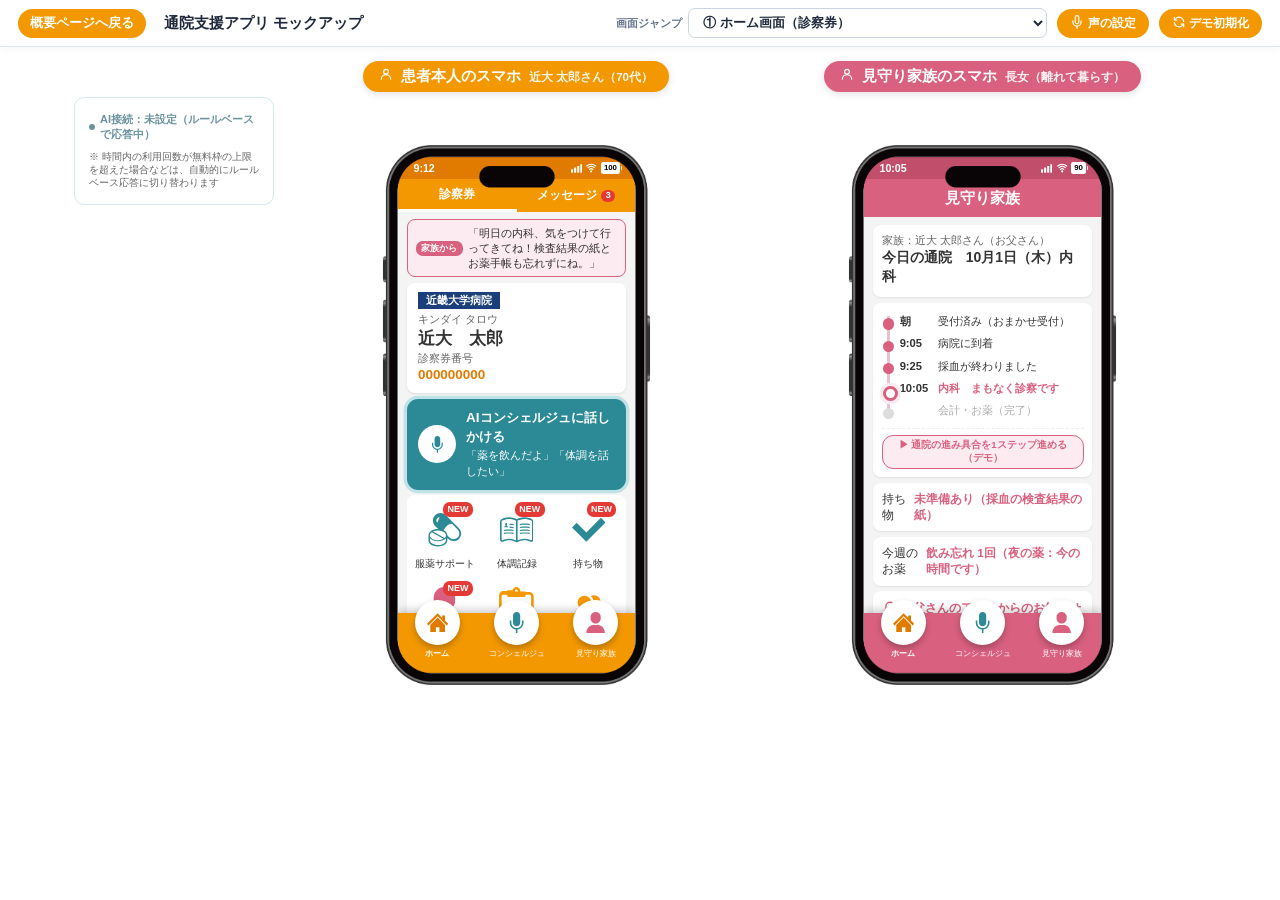
==== commit ed159a0a: "Secret注入後にキー判定が常に失敗するバグを修正 デプロイ時のsed置換（-g）がconfig.js内のプレースホルダー文字列を 全箇所（値そのものとプレースホルダー判定の比較文の両方）置き換えて" ====
--- a/app/index.html
+++ b/app/index.html
@@ -868,10 +868,10 @@
     <div class="page-modal-card" id="pageModalContent"></div>
   </div>
 
-  <script src="config.js?v=11"></script>
+  <script src="config.js?v=13"></script>
   <script src="prompt.js?v=12"></script>
   <script src="gemini.js?v=12"></script>
   <script src="voicevox.js?v=11"></script>
-  <script src="app.js?v=29"></script>
+  <script src="app.js?v=31"></script>
 </body>
 </html>
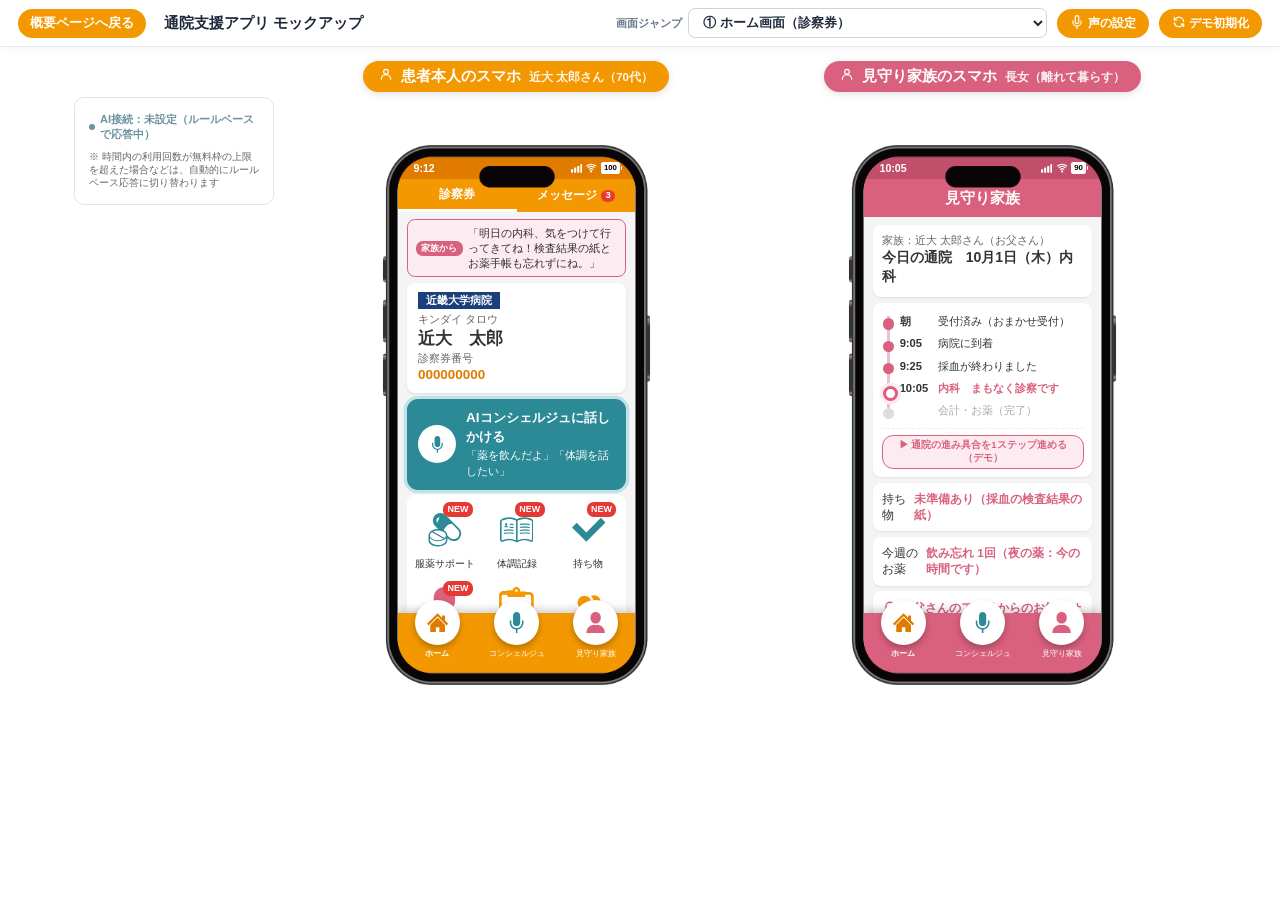
==== commit 99c8a0df: "音声ON/OFFと再生停止ボタンをスマホ画面の外（AI接続状況カードの上）に移動 appbar内の音声コントロールを、他のデモ操作用パネルと同じく スマホ枠の外側に統一。再生停止ボタンには文言ラベルを" ====
--- a/app/index.html
+++ b/app/index.html
@@ -6,7 +6,7 @@
   <title>We'll Be ― 家族とAIがそばにいる通院支援アプリ（モックアップ）</title>
   <link rel="manifest" href="manifest.json">
   <meta name="theme-color" content="#F39800">
-  <link rel="stylesheet" href="style.css?v=23">
+  <link rel="stylesheet" href="style.css?v=24">
 </head>
 <body>
 
@@ -65,6 +65,11 @@
   <main class="stage">
     <!-- ==================== 左サイドパネル：AI接続状況＋発話サンプル（スマホ画面の外） ==================== -->
     <div class="demo-side-panel">
+      <div class="demo-example-panel voice-ctrl-card" id="voiceCtrlPanel" style="display:none;">
+        <button type="button" class="voice-ctrl-btn tts-toggle-btn" onclick="toggleTtsEnabled()" title="AIの音声読み上げ切替"><svg class="ic" width="14" height="14" viewBox="0 0 24 24" fill="none" stroke="currentColor" stroke-width="2" stroke-linecap="round" stroke-linejoin="round"><polygon points="4,9 8,9 12,5 12,19 8,15 4,15"/><path d="M16 9a4 4 0 0 1 0 6"/><path d="M18.5 7a7 7 0 0 1 0 10"/></svg> 音声ON</button>
+        <button type="button" class="voice-ctrl-btn stop" onclick="stopAiSpeech()" title="音声を止める"><svg class="ic" width="14" height="14" viewBox="0 0 24 24" fill="none" stroke="currentColor" stroke-width="2" stroke-linecap="round" stroke-linejoin="round"><rect x="5" y="5" width="14" height="14" rx="2"/></svg> 再生停止</button>
+      </div>
+
       <div class="demo-example-panel ai-conn-card" style="display:flex;">
         <div class="ai-conn-status" id="aiConnStatusHeader"><span class="dot"></span>AI接続状況：確認中</div>
         <div class="ai-conn-note">※ 時間内の利用回数が無料枠の上限を超えた場合などは、自動的にルールベース応答に切り替わります</div>
@@ -361,8 +366,6 @@
             <div class="appbar ai">
               <svg class="back-home" onclick="navigateTo('home')" width="18" height="18" viewBox="0 0 18 18"><path d="M9 2L1 9h2.5v7h4v-5h3v5h4V9H17z" fill="#fff"/></svg>
               <span>服薬サポート</span>
-              <button type="button" class="appbar-subbtn tts-toggle-btn" onclick="toggleTtsEnabled()" title="AIの音声読み上げ切替"><svg class="ic" width="14" height="14" viewBox="0 0 24 24" fill="none" stroke="currentColor" stroke-width="2" stroke-linecap="round" stroke-linejoin="round"><polygon points="4,9 8,9 12,5 12,19 8,15 4,15"/><path d="M16 9a4 4 0 0 1 0 6"/><path d="M18.5 7a7 7 0 0 1 0 10"/></svg> 音声ON</button>
-              <button type="button" class="appbar-subbtn stop-speech-btn" onclick="stopAiSpeech()" title="音声を止める"><svg class="ic" width="14" height="14" viewBox="0 0 24 24" fill="none" stroke="currentColor" stroke-width="2" stroke-linecap="round" stroke-linejoin="round"><rect x="5" y="5" width="14" height="14" rx="2"/></svg></button>
             </div>
 
             <!-- AIコンシェルジュ内 モード切替サブタブ -->
@@ -419,8 +422,6 @@
             <div class="appbar ai">
               <svg class="back-home" onclick="navigateTo('home')" width="18" height="18" viewBox="0 0 18 18"><path d="M9 2L1 9h2.5v7h4v-5h3v5h4V9H17z" fill="#fff"/></svg>
               <span>AIコンシェルジュ</span>
-              <button type="button" class="appbar-subbtn tts-toggle-btn" onclick="toggleTtsEnabled()" title="AIの音声読み上げ切替"><svg class="ic" width="14" height="14" viewBox="0 0 24 24" fill="none" stroke="currentColor" stroke-width="2" stroke-linecap="round" stroke-linejoin="round"><polygon points="4,9 8,9 12,5 12,19 8,15 4,15"/><path d="M16 9a4 4 0 0 1 0 6"/><path d="M18.5 7a7 7 0 0 1 0 10"/></svg> 音声ON</button>
-              <button type="button" class="appbar-subbtn stop-speech-btn" onclick="stopAiSpeech()" title="音声を止める"><svg class="ic" width="14" height="14" viewBox="0 0 24 24" fill="none" stroke="currentColor" stroke-width="2" stroke-linecap="round" stroke-linejoin="round"><rect x="5" y="5" width="14" height="14" rx="2"/></svg></button>
             </div>
 
             <div class="submode-bar">
@@ -872,6 +873,6 @@
   <script src="prompt.js?v=12"></script>
   <script src="gemini.js?v=12"></script>
   <script src="voicevox.js?v=11"></script>
-  <script src="app.js?v=31"></script>
+  <script src="app.js?v=32"></script>
 </body>
 </html>
--- a/app/style.css
+++ b/app/style.css
@@ -2208,6 +2208,28 @@
 
 .demo-side-panel .demo-example-panel { margin-top: 0; }
 
+.voice-ctrl-card { flex-direction: row; gap: 8px; }
+.voice-ctrl-btn {
+  flex: 1;
+  border: none;
+  background: var(--ai);
+  color: #fff;
+  font-size: 11px;
+  font-weight: 700;
+  padding: 7px 8px;
+  border-radius: 999px;
+  cursor: pointer;
+  display: flex;
+  align-items: center;
+  justify-content: center;
+  gap: 4px;
+}
+.voice-ctrl-btn.stop {
+  background: #fff;
+  color: var(--ai);
+  border: 1.5px solid var(--ai);
+}
+
 .demo-example-title {
   font-size: 12px;
   font-weight: 800;
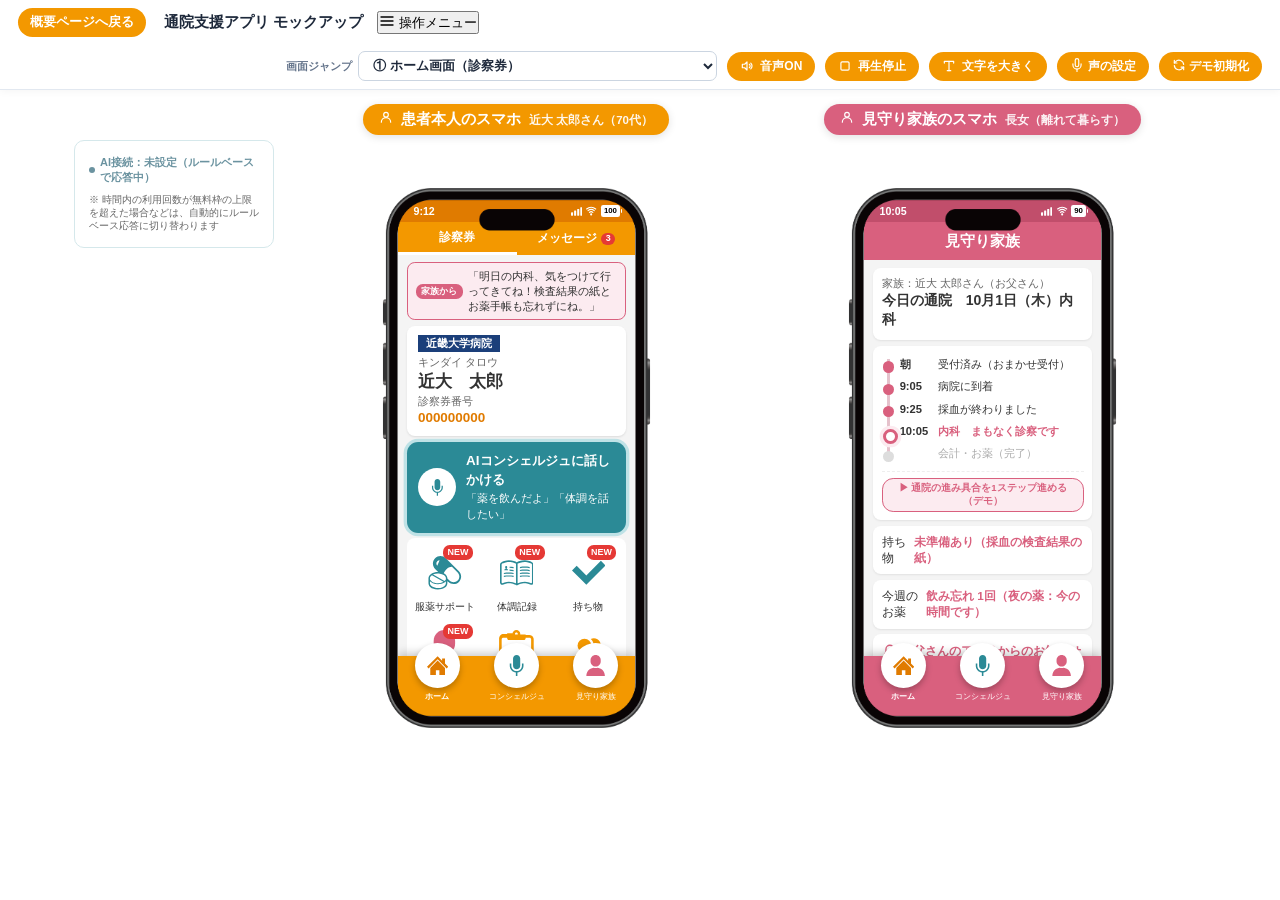
==== commit c96515ab: "レスポンシブ修正・操作メニューのアコーディオン化・Gemini APIキーの多段フォールバック対応 - モバイル幅（600px以下）で実機の右端が見切れるレイアウト崩れを修正   （不要なzoomと、" ====
--- a/app/index.html
+++ b/app/index.html
@@ -6,7 +6,7 @@
   <title>We'll Be ― 家族とAIがそばにいる通院支援アプリ（モックアップ）</title>
   <link rel="manifest" href="manifest.json">
   <meta name="theme-color" content="#F39800">
-  <link rel="stylesheet" href="style.css?v=24">
+  <link rel="stylesheet" href="style.css?v=29">
 </head>
 <body>
 
@@ -17,7 +17,11 @@
       <span class="demo-title">通院支援アプリ モックアップ</span>
     </div>
 
-    <div class="demo-controls">
+    <button type="button" class="demo-controls-toggle" id="demoControlsToggle" onclick="toggleDemoControls()" aria-expanded="false" aria-controls="demoControls">
+      <svg class="ic" width="16" height="16" viewBox="0 0 24 24" fill="none" stroke="currentColor" stroke-width="2" stroke-linecap="round" stroke-linejoin="round"><line x1="3" y1="6" x2="21" y2="6"/><line x1="3" y1="12" x2="21" y2="12"/><line x1="3" y1="18" x2="21" y2="18"/></svg> 操作メニュー
+    </button>
+
+    <div class="demo-controls" id="demoControls">
       <div class="mode-switch" role="group" aria-label="表示するスマホの切替（狭い画面用）">
         <button type="button" class="mode-btn active" id="modePatientBtn" onclick="switchRole('patient')">
           <svg class="ic" width="14" height="14" viewBox="0 0 24 24" fill="none" stroke="currentColor" stroke-width="2" stroke-linecap="round" stroke-linejoin="round"><circle cx="12" cy="8" r="4"/><path d="M4 21a8 8 0 0 1 16 0"/></svg> 本人のスマホ
@@ -46,6 +50,10 @@
         </select>
       </div>
 
+      <button type="button" class="ai-config-btn tts-toggle-btn" onclick="toggleTtsEnabled()" title="AIの音声読み上げ切替"><svg class="ic" width="14" height="14" viewBox="0 0 24 24" fill="none" stroke="currentColor" stroke-width="2" stroke-linecap="round" stroke-linejoin="round"><polygon points="4,9 8,9 12,5 12,19 8,15 4,15"/><path d="M16 9a4 4 0 0 1 0 6"/><path d="M18.5 7a7 7 0 0 1 0 10"/></svg> 音声ON</button>
+      <button type="button" class="ai-config-btn" onclick="stopAiSpeech()" title="音声を止める"><svg class="ic" width="14" height="14" viewBox="0 0 24 24" fill="none" stroke="currentColor" stroke-width="2" stroke-linecap="round" stroke-linejoin="round"><rect x="5" y="5" width="14" height="14" rx="2"/></svg> 再生停止</button>
+      <button type="button" class="ai-config-btn" id="fontSizeToggleBtn" onclick="toggleTextBoost()" title="画面の文字サイズを切り替えます（スマホ幅のとき）"><svg class="ic" width="14" height="14" viewBox="0 0 24 24" fill="none" stroke="currentColor" stroke-width="2" stroke-linecap="round" stroke-linejoin="round"><path d="M4 7V4h16v3"/><path d="M9 20h6"/><path d="M12 4v16"/></svg> <span id="fontSizeToggleLabel">文字を大きく</span></button>
+
       <button type="button" class="ai-config-btn" onclick="openVoiceConfigModal()" title="コンシェルジュの声を選ぶ">
         <span id="voiceConfigLabel"><svg class="ic" width="14" height="14" viewBox="0 0 24 24" fill="none" stroke="currentColor" stroke-width="2" stroke-linecap="round" stroke-linejoin="round"><path d="M12 1a3 3 0 0 0-3 3v8a3 3 0 0 0 6 0V4a3 3 0 0 0-3-3z"/><path d="M19 10v2a7 7 0 0 1-14 0v-2"/><line x1="12" y1="19" x2="12" y2="23"/></svg> 声の設定</span>
       </button>
@@ -65,11 +73,6 @@
   <main class="stage">
     <!-- ==================== 左サイドパネル：AI接続状況＋発話サンプル（スマホ画面の外） ==================== -->
     <div class="demo-side-panel">
-      <div class="demo-example-panel voice-ctrl-card" id="voiceCtrlPanel" style="display:none;">
-        <button type="button" class="voice-ctrl-btn tts-toggle-btn" onclick="toggleTtsEnabled()" title="AIの音声読み上げ切替"><svg class="ic" width="14" height="14" viewBox="0 0 24 24" fill="none" stroke="currentColor" stroke-width="2" stroke-linecap="round" stroke-linejoin="round"><polygon points="4,9 8,9 12,5 12,19 8,15 4,15"/><path d="M16 9a4 4 0 0 1 0 6"/><path d="M18.5 7a7 7 0 0 1 0 10"/></svg> 音声ON</button>
-        <button type="button" class="voice-ctrl-btn stop" onclick="stopAiSpeech()" title="音声を止める"><svg class="ic" width="14" height="14" viewBox="0 0 24 24" fill="none" stroke="currentColor" stroke-width="2" stroke-linecap="round" stroke-linejoin="round"><rect x="5" y="5" width="14" height="14" rx="2"/></svg> 再生停止</button>
-      </div>
-
       <div class="demo-example-panel ai-conn-card" style="display:flex;">
         <div class="ai-conn-status" id="aiConnStatusHeader"><span class="dot"></span>AI接続状況：確認中</div>
         <div class="ai-conn-note">※ 時間内の利用回数が無料枠の上限を超えた場合などは、自動的にルールベース応答に切り替わります</div>
@@ -869,10 +872,10 @@
     <div class="page-modal-card" id="pageModalContent"></div>
   </div>
 
-  <script src="config.js?v=13"></script>
+  <script src="config.js?v=15"></script>
   <script src="prompt.js?v=12"></script>
-  <script src="gemini.js?v=12"></script>
+  <script src="gemini.js?v=14"></script>
   <script src="voicevox.js?v=11"></script>
-  <script src="app.js?v=32"></script>
+  <script src="app.js?v=35"></script>
 </body>
 </html>
--- a/app/style.css
+++ b/app/style.css
@@ -2109,10 +2109,31 @@
     display: none;
   }
 
+  .demo-controls-toggle {
+    display: flex;
+    align-items: center;
+    gap: 5px;
+    margin-left: auto;
+    border: 1px solid #cbd5e1;
+    background: #fff;
+    color: #475569;
+    font-size: 11px;
+    font-weight: 700;
+    padding: 5px 9px;
+    border-radius: 7px;
+    cursor: pointer;
+  }
+
   .demo-controls {
+    display: none;
     width: 100%;
     justify-content: space-between;
+    flex-wrap: wrap;
     gap: 4px;
+  }
+
+  .demo-controls.open {
+    display: flex;
   }
 
   .mode-btn {
@@ -2156,10 +2177,21 @@
     position: relative;
     left: 0;
     top: 0;
-    width: 100%;
-    height: 100%;
+    /* 文字が小さすぎるので、幅/高さをあらかじめ 1/1.3 に縮めてから
+       scale(1.3) で引き伸ばし、実機幅をはみ出さずに全体を拡大表示する。
+       （zoomプロパティは width:100% と組み合わせるとはみ出すバグになるため使わない） */
+    width: 76.92%;
+    height: 76.92%;
+    transform: scale(1.3);
+    transform-origin: top left;
     border-radius: 0;
-    zoom: 1.55;
+  }
+
+  /* 「操作メニュー」の文字サイズボタンで、さらに大きい表示に切り替える */
+  body.text-boost .screen {
+    width: 66.67%;
+    height: 66.67%;
+    transform: scale(1.5);
   }
 }
 
@@ -2208,28 +2240,6 @@
 
 .demo-side-panel .demo-example-panel { margin-top: 0; }
 
-.voice-ctrl-card { flex-direction: row; gap: 8px; }
-.voice-ctrl-btn {
-  flex: 1;
-  border: none;
-  background: var(--ai);
-  color: #fff;
-  font-size: 11px;
-  font-weight: 700;
-  padding: 7px 8px;
-  border-radius: 999px;
-  cursor: pointer;
-  display: flex;
-  align-items: center;
-  justify-content: center;
-  gap: 4px;
-}
-.voice-ctrl-btn.stop {
-  background: #fff;
-  color: var(--ai);
-  border: 1.5px solid var(--ai);
-}
-
 .demo-example-title {
   font-size: 12px;
   font-weight: 800;
@@ -2273,6 +2283,7 @@
 
 @media (max-width: 900px) {
   .demo-example-panel { display: none !important; }
+  .demo-side-panel { display: none !important; }
 }
 
 .phone-label {
@@ -2504,10 +2515,14 @@
     position: relative;
     left: 0;
     top: 0;
-    width: 100%;
-    height: 100%;
+    /* 文字が小さすぎるので、幅/高さをあらかじめ 1/1.3 に縮めてから
+       scale(1.3) で引き伸ばし、実機幅をはみ出さずに全体を拡大表示する。
+       （zoomプロパティは width:100% と組み合わせるとはみ出すバグになるため使わない） */
+    width: 76.92%;
+    height: 76.92%;
+    transform: scale(1.3);
+    transform-origin: top left;
     border-radius: 0;
-    zoom: 1.55;
   }
 }
 
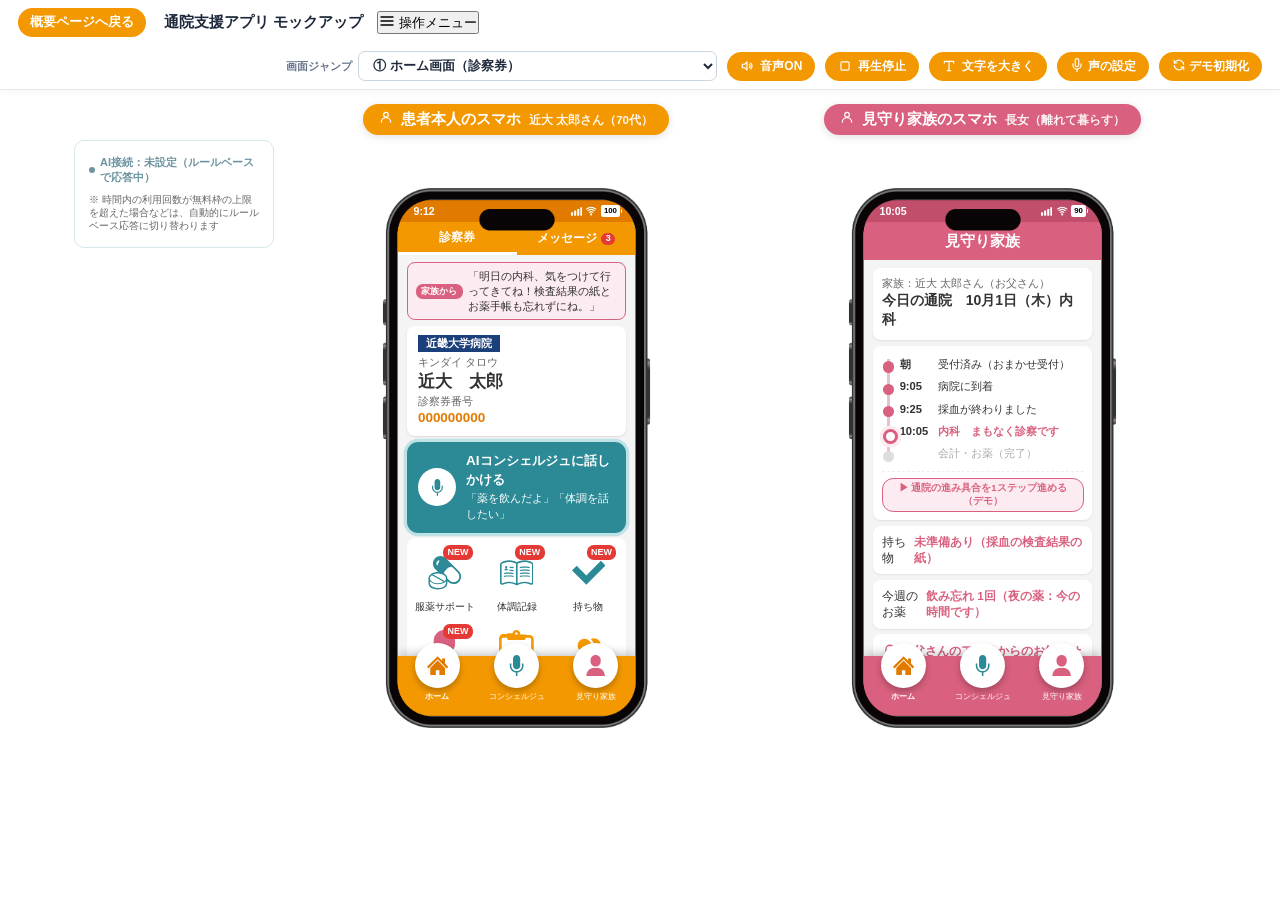
==== commit f07e910c: "実機ブラウザでヘッダーがアドレスバーと重なる不具合を修正 100dvh + overflow:hidden は、アドレスバー表示中の実際に見える高さより 大きい値になる場合があり、Brave等でヘッダ" ====
--- a/app/index.html
+++ b/app/index.html
@@ -2,11 +2,11 @@
 <html lang="ja">
 <head>
   <meta charset="utf-8">
-  <meta name="viewport" content="width=device-width, initial-scale=1.0, maximum-scale=1.0, user-scalable=no">
+  <meta name="viewport" content="width=device-width, initial-scale=1.0, maximum-scale=1.0, user-scalable=no, viewport-fit=cover">
   <title>We'll Be ― 家族とAIがそばにいる通院支援アプリ（モックアップ）</title>
   <link rel="manifest" href="manifest.json">
   <meta name="theme-color" content="#F39800">
-  <link rel="stylesheet" href="style.css?v=29">
+  <link rel="stylesheet" href="style.css?v=30">
 </head>
 <body>
 
--- a/app/style.css
+++ b/app/style.css
@@ -2096,12 +2096,18 @@
 @media (max-width: 600px) {
   body {
     background: var(--bg);
-    height: 100dvh;
-    overflow: hidden;
+    /* 100dvhはブラウザのアドレスバー等が出入りする前提の「最大」高さで、
+       実機（特にAndroid系ブラウザ）ではアドレスバー表示中はそれより
+       実際に見える領域が小さく、ヘッダーがブラウザUIの裏に隠れて
+       重なって見える不具合があった。常に確実に見える最小の高さ
+       （100svh）を使い、万一それでも収まらない端末のために
+       overflowもスクロール可能にしておく。 */
+    height: 100svh;
+    overflow-y: auto;
   }
 
   .demo-bar {
-    padding: 5px 8px;
+    padding: calc(5px + env(safe-area-inset-top)) 8px 5px;
     gap: 5px;
   }
 
@@ -2475,8 +2481,14 @@
 @media (max-width: 600px) {
   body {
     background: var(--bg);
-    height: 100dvh;
-    overflow: hidden;
+    /* 100dvhはブラウザのアドレスバー等が出入りする前提の「最大」高さで、
+       実機（特にAndroid系ブラウザ）ではアドレスバー表示中はそれより
+       実際に見える領域が小さく、ヘッダーがブラウザUIの裏に隠れて
+       重なって見える不具合があった。常に確実に見える最小の高さ
+       （100svh）を使い、万一それでも収まらない端末のために
+       overflowもスクロール可能にしておく。 */
+    height: 100svh;
+    overflow-y: auto;
   }
 
   .stage {
